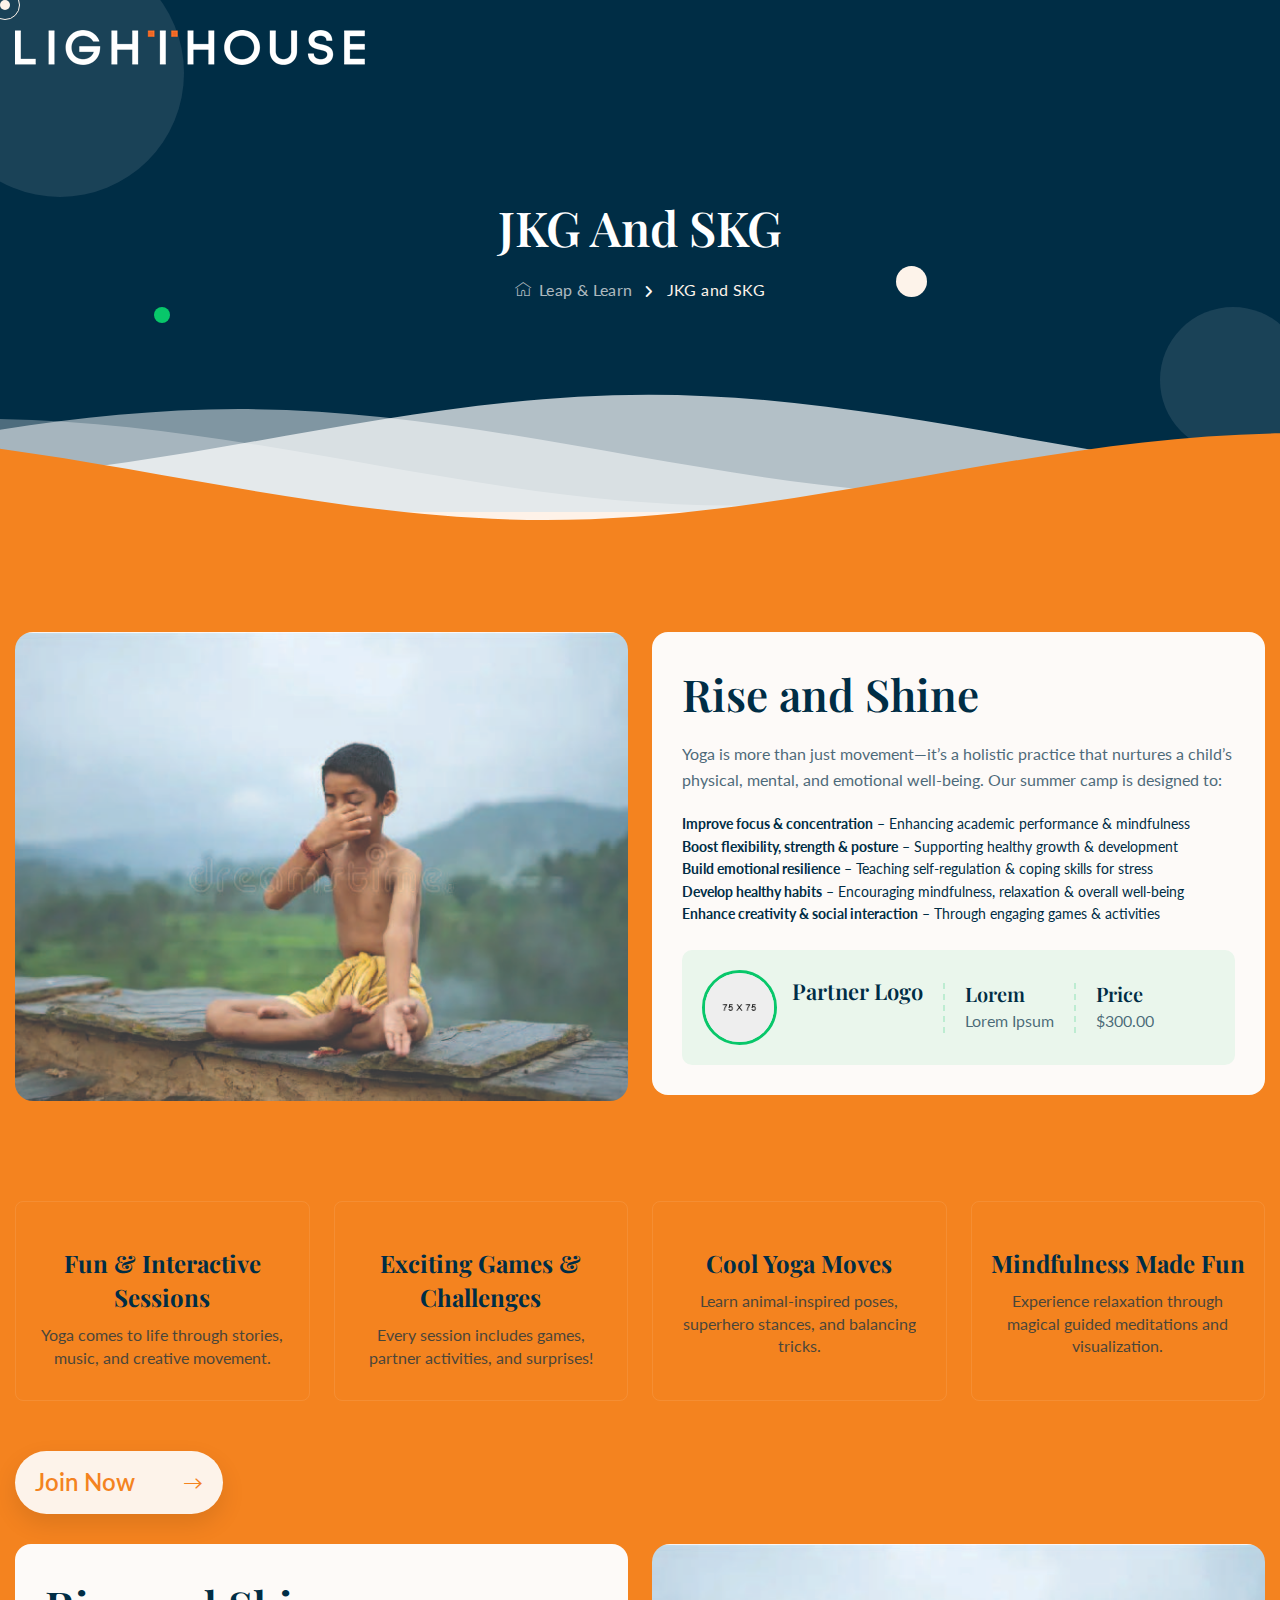
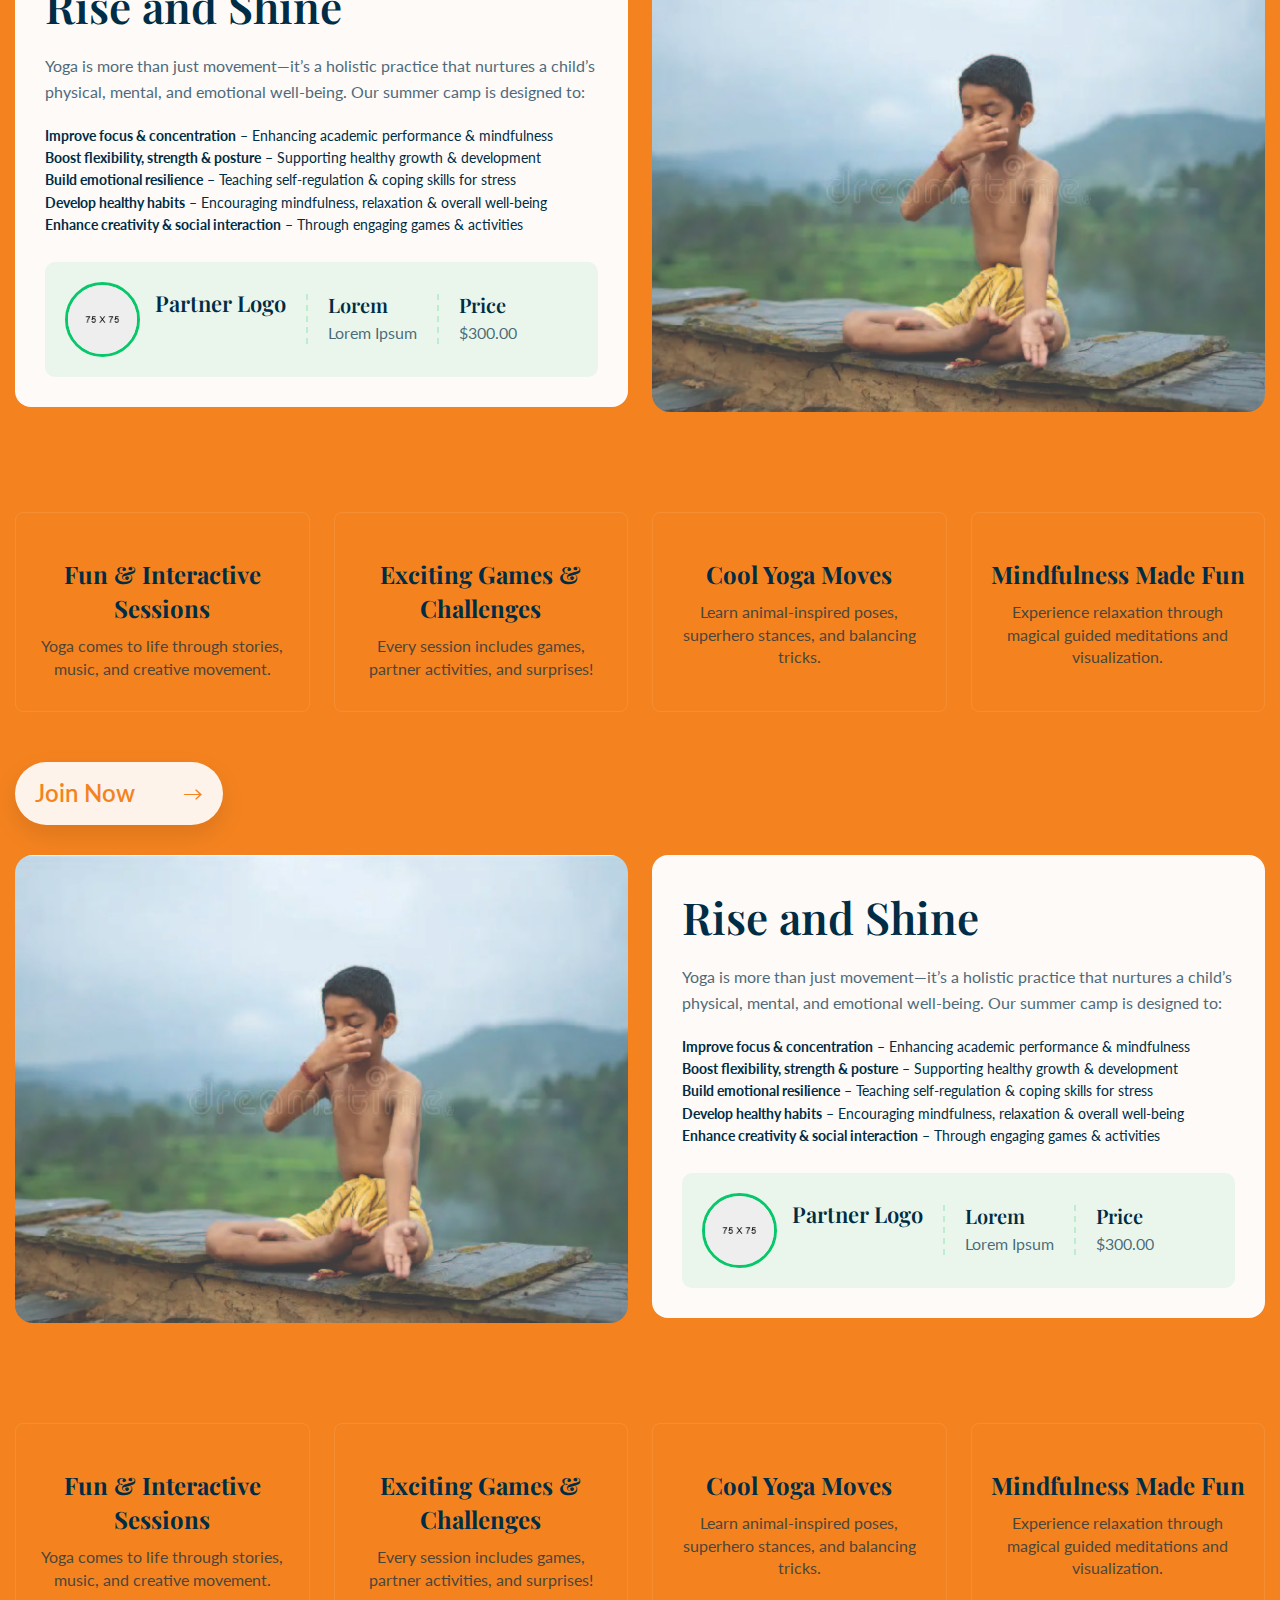
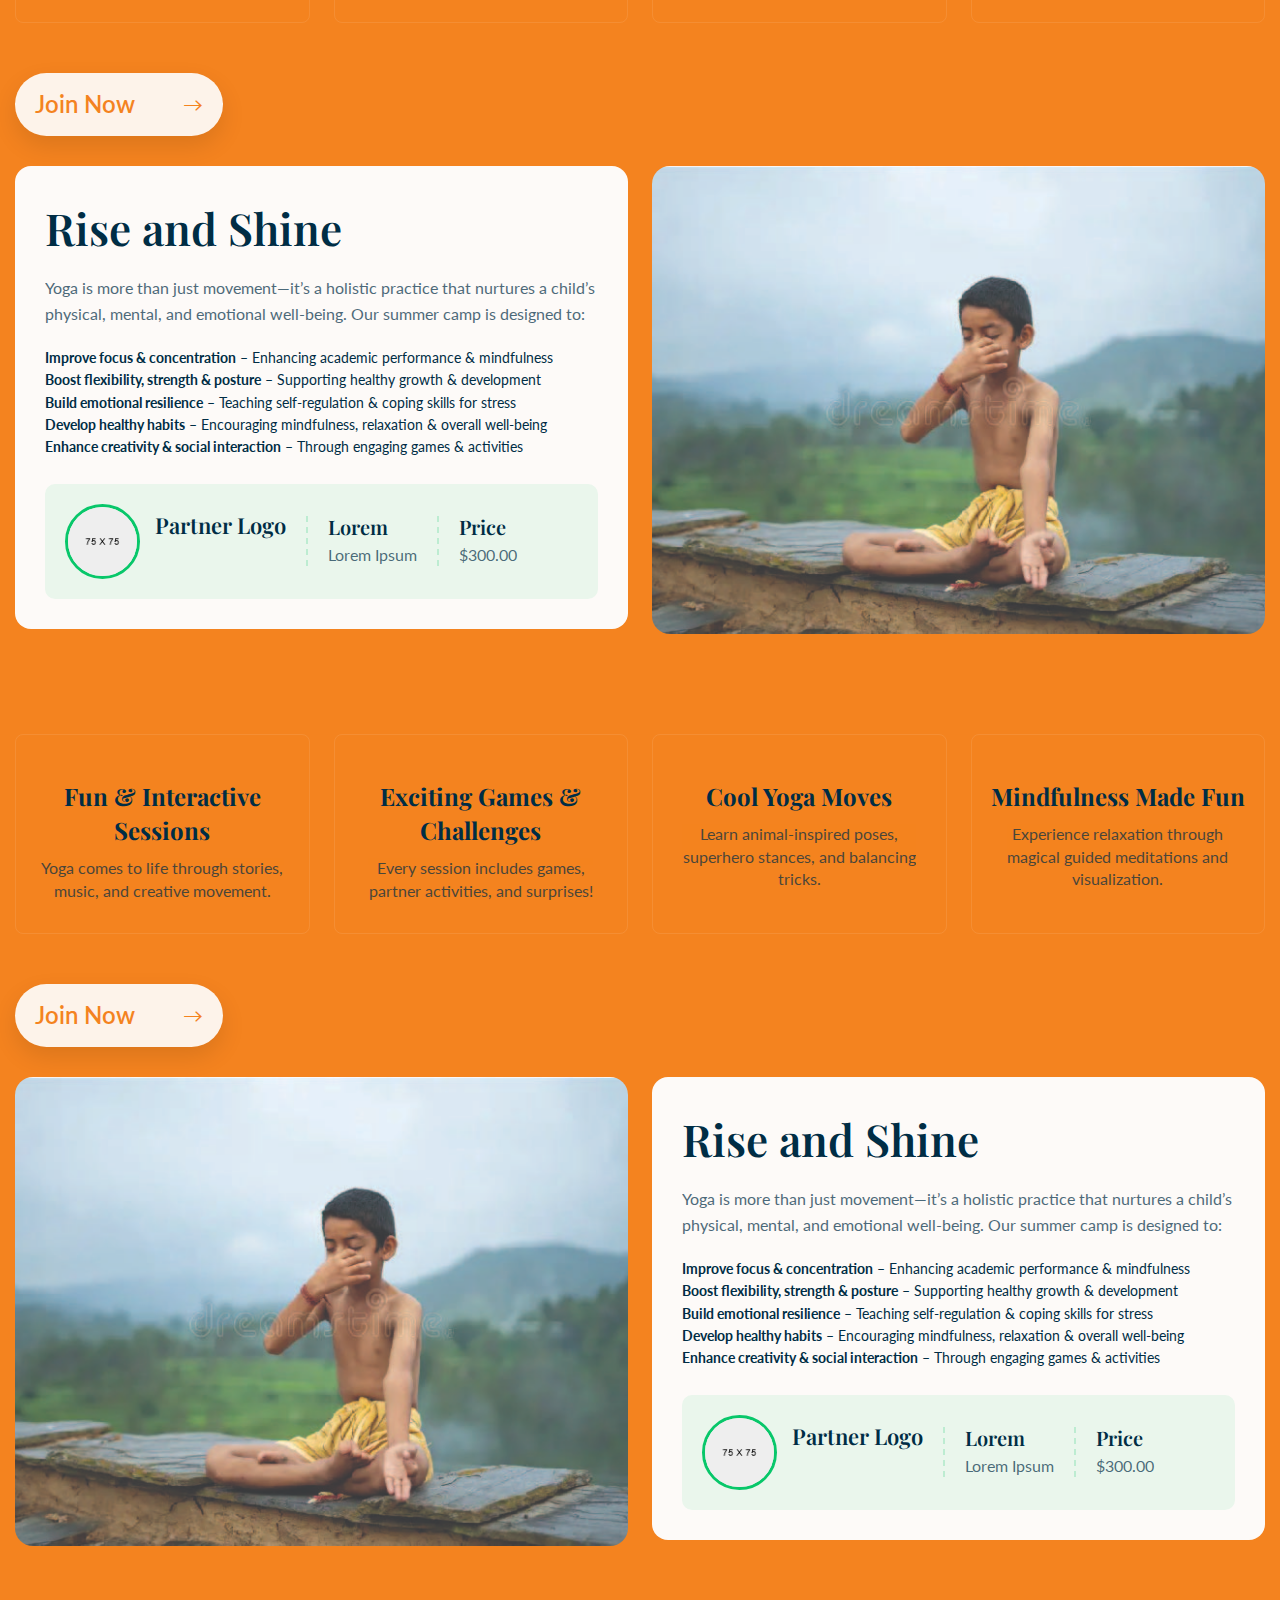
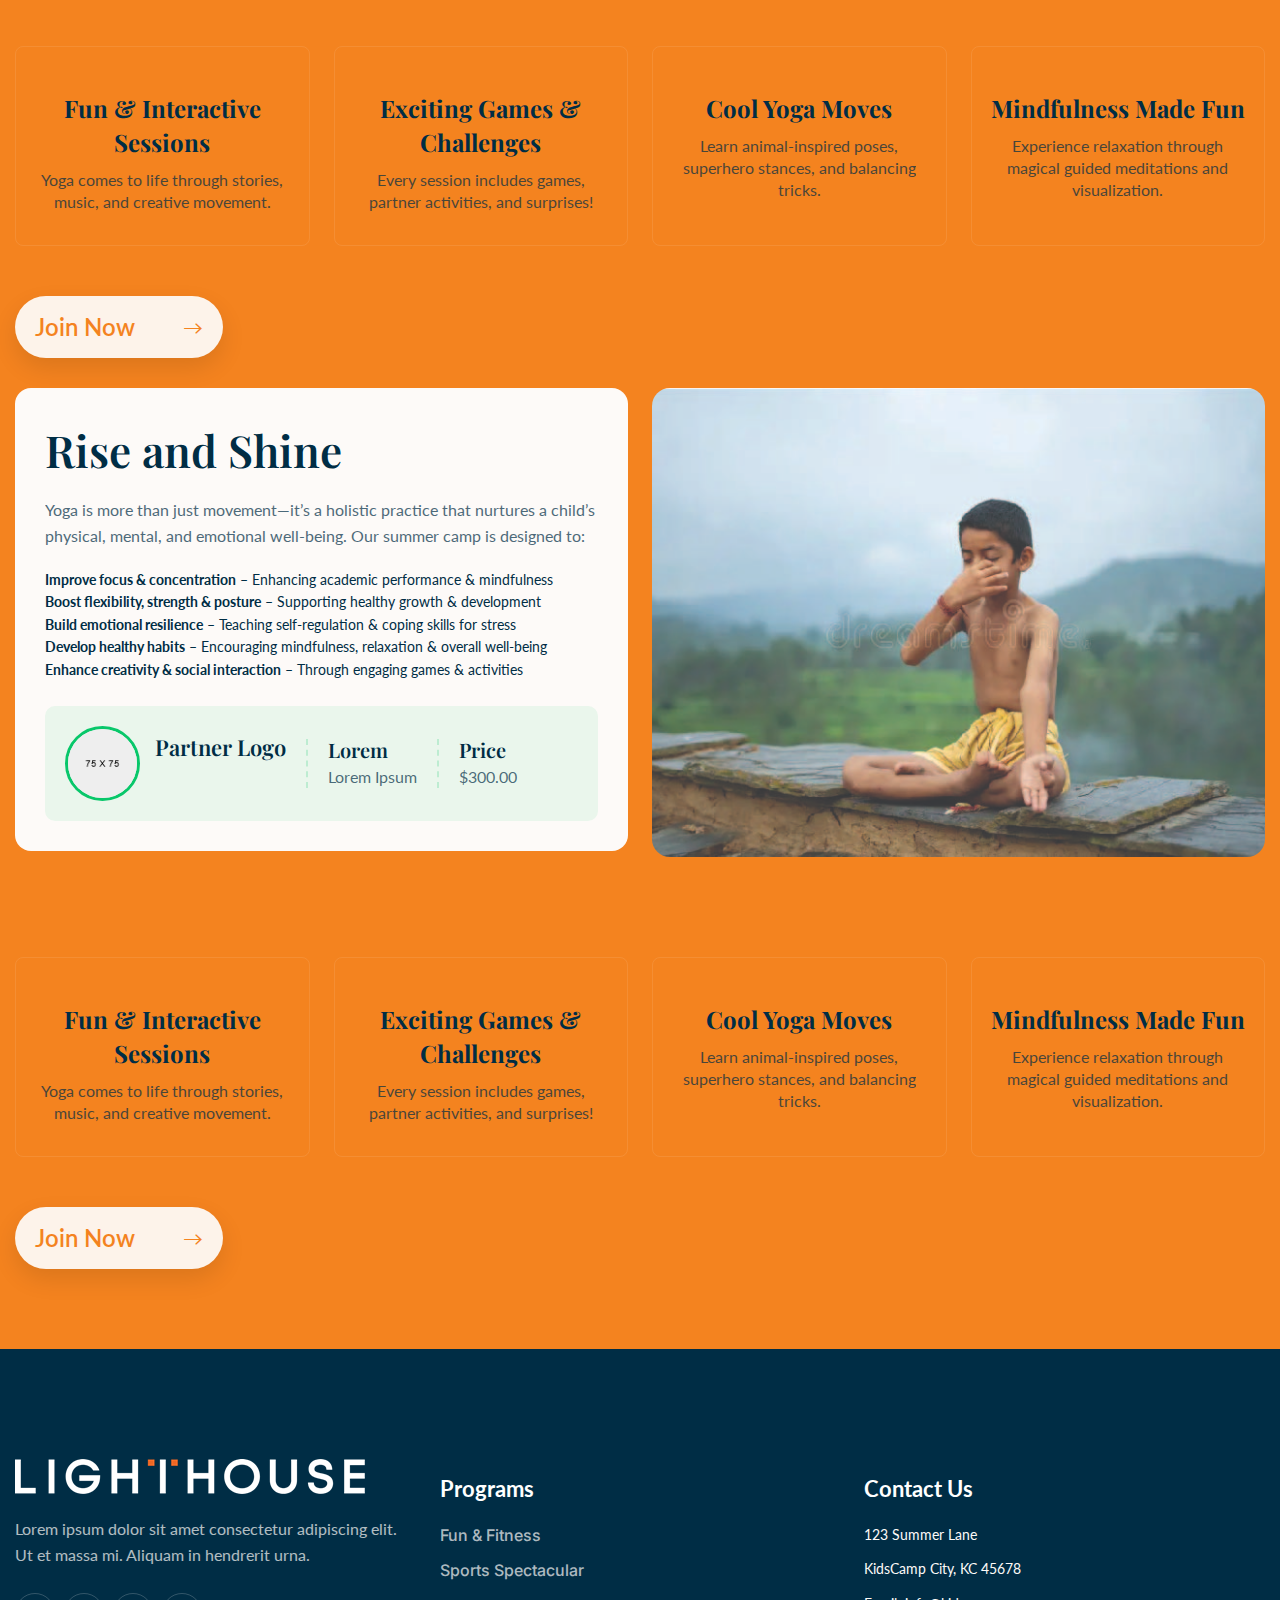
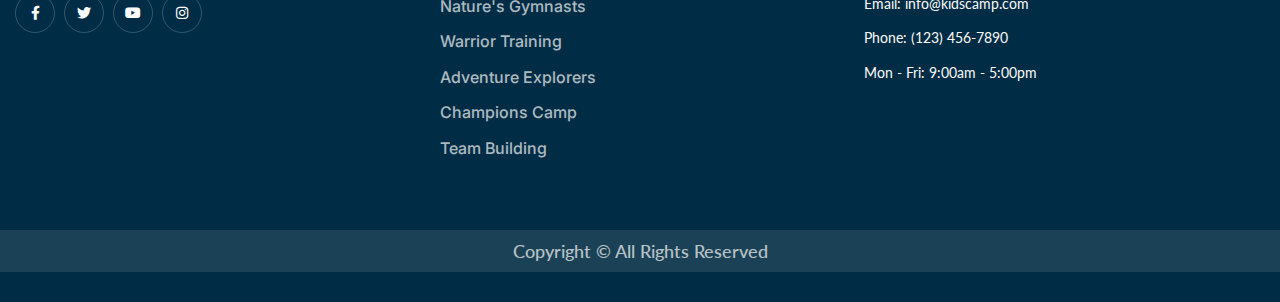
==== Grade1&2.html @ 987710d0 "New page" ====
<!DOCTYPE html>
<html>
<head>
<meta charset="utf-8">
<title>Kidscamp Business HTML-5 Template | Program Detail</title>
<!-- Stylesheets -->
<link href="assets/css/bootstrap.css" rel="stylesheet">
<link href="assets/css/style.css" rel="stylesheet">
<link href="assets/css/meanmenu.min.css" rel="stylesheet">
<link href="assets/css/responsive.css" rel="stylesheet">

<link href="https://fonts.googleapis.com/css2?family=Inter:wght@100..900&display=swap" rel="stylesheet">
<link href="https://fonts.googleapis.com/css2?family=Playfair+Display:ital,wght@0,400..900;1,400..900&display=swap" rel="stylesheet">
<link href="https://fonts.googleapis.com/css2?family=Lato:ital,wght@0,100;0,300;0,400;0,700;0,900;1,100;1,300;1,400;1,700;1,900&display=swap" rel="stylesheet">

<link rel="shortcut icon" href="assets/images/favicon.png" type="image/x-icon">
<link rel="icon" href="assets/images/favicon.png" type="image/x-icon">

<!-- Responsive -->
<meta http-equiv="X-UA-Compatible" content="IE=edge">
<meta name="viewport" content="width=device-width, initial-scale=1.0, maximum-scale=1.0, user-scalable=0">

<!--[if lt IE 9]><script src="https://cdnjs.cloudflare.com/ajax/libs/html5shiv/3.7.3/html5shiv.js"></script><![endif]-->
<!--[if lt IE 9]><script src="js/respond.js"></script><![endif]-->
</head>

<body>

<div class="page-wrapper">
	
	<!-- Cursor -->
	<div class="cursor"></div>
	<div class="cursor-follower"></div>
	<!-- Cursor End -->
 	
	<!-- Preloader -->
    <div class="preloader"></div>
	<!-- End Preloader -->
	
	<!-- Main Header -->
	<header class="main-header header-style-one">
		
		<!-- Header Lower -->
		<div class="header-lower">
			<div class="auto-container">
				<div class="inner-container">
					<div class="d-flex justify-content-between align-items-center flex-wrap">
						
						<div class="nav-outer d-flex align-items-center flex-wrap">
							<!-- Logo Box -->
							<div class="logo-box">
								<div class="logo"><a href="index.html"><img src="assets/images/logo.png" alt="" title="kidscamp"></a></div>
							</div>
							<!-- Main Menu -->
							<nav class="main-menu navbar-expand-md">
								<div class="navbar-header">
									<!-- Toggle Button -->    	
									<button class="navbar-toggler" type="button" data-toggle="collapse" data-target="#navbarSupportedContent" aria-controls="navbarSupportedContent" aria-expanded="false" aria-label="Toggle navigation">
										<span class="icon-bar"></span>
										<span class="icon-bar"></span>
										<span class="icon-bar"></span>
									</button>
								</div>
								
								
							</nav>
						</div>

						<!-- Main Menu End-->
						
						
					</div>
				</div>
			</div>
		</div>
		<!--End Header Lower-->
		
		<!-- Mobile Menu  -->
		<div class="mobile-menu">
			<div class="menu-backdrop"></div>
			<div class="close-btn"><span class="icon flaticon-close"></span></div>
			
			<nav class="menu-box">
				<div class="nav-logo"><a href="index.html"><img src="assets/images/mobile-logo.png" alt="" title=""></a></div>
				<div class="menu-outer"><!--Here Menu Will Come Automatically Via Javascript / Same Menu as in Header--></div>
			</nav>
		</div>
		<!-- End Mobile Menu -->
	
	</header>
	<!-- End Main Header -->
	
	<!-- About Sidebar -->

	<!-- End About Sidebar -->
	
	<!-- Page Title -->
    <section class="page-title">
		<div class="color-one"></div>
		<div class="color-two"></div>
		<div class="color-three"></div>
		<div class="color-four"></div>
        <div class="auto-container">
			<h2>JKG and SKG</h2>
			<ul class="bread-crumb clearfix">
				<li><a href="index.html"><i class="flaticon-home"></i> Leap & Learn</a></li>
				<li>JKG and SKG</li>
			</ul>
        </div>
		<!--Waves Container-->
        <div>
          <svg class="waves" xmlns="http://www.w3.org/2000/svg" xmlns:xlink="http://www.w3.org/1999/xlink"
          viewBox="0 24 150 28" preserveAspectRatio="none" shape-rendering="auto">
          <defs>
          <path id="gentle-wave" d="M-160 44c30 0 58-18 88-18s 58 18 88 18 58-18 88-18 58 18 88 18 v44h-352z" />
          </defs>
          <g class="parallaxx">
          <use xlink:href="#gentle-wave" x="148" y="0" fill="rgba(255,255,255,0.7" />
          <use xlink:href="#gentle-wave" x="100" y="3" fill="rgba(255,255,255,0.5)" />
          <use xlink:href="#gentle-wave" x="70" y="5" fill="rgba(255,255,255,0.3)" />
          <use xlink:href="#gentle-wave" x="48"y="8" fill="rgba(244,131,31)" />
          </g>
          </svg>
        </div>
        <!--Waves end-->
    </section>
    <!-- End Page Title -->
	
	<!-- Program Detail -->
	<section class="program-detail">
		<div class="auto-container">
			
			<!-- Program Block Four -->
			<div class="program-block_four">
				<div class="program-block_four-inner">
					<div class="row clearfix">
						
						<!-- Image Column -->
						<div class="program-block_four-image_column col-lg-6 col-md-12 col-sm-12">
							<div class="program-block_four-image_outer">
								<div class="program-block_four-image">
									<img src="assets/images/yoga-place-01.jpg" alt= ""/>
								</div>
							</div>
						</div>
						
						<!-- Content Column -->
						<div class="program-block_four-content-column col-lg-6 col-md-12 col-sm-12">
							<div class="program-block_four-content-outer">
								<h2 class="program-block_four-title">Rise and Shine</h2>
								<p>Yoga is more than just movement—it’s a holistic practice that nurtures a child’s physical, mental, and emotional well-being. Our summer camp is designed to:</p>
								<p><ul>
									<li><b>Improve focus & concentration</b> – Enhancing academic performance & mindfulness</li>
									<li><b>Boost flexibility, strength & posture</b> – Supporting healthy growth & development</li>
									<li><b>Build emotional resilience</b> – Teaching self-regulation & coping skills for stress</li>
									<li><b>Develop healthy habits</b> – Encouraging mindfulness, relaxation & overall well-being</li>
									<li><b>Enhance creativity & social interaction</b> – Through engaging games & activities</li>	
								</ul></p>
								<div class="price-box">
									<div class="d-flex align-items-center flex-wrap">
										<!-- Price Author Box -->
										<div class="price-author_box">
											<div class="price-author_box-inner">
												<div class="price-author_box-image">
													<img src="assets/images/resource/author-15.png" alt="" />
												</div>
												<strong>Partner Logo</strong>
												
											</div>
										</div>
										
										<ul class="price-box_list">
											<li><strong>Lorem</strong>Lorem Ipsum</li>
											<li><strong>Price</strong>$300.00</li>
										</ul>
										
									</div>
								</div>
							</div>
						</div>
						
					</div>
				</div>
			</div>
			<!-- End Program Block Four -->
			
			<!-- Program Info -->
			<div class="program-infos">
				<div class="row clearfix">
					
					<!-- Info Block One -->
					<div class="info-block_one col-lg-3 col-md-6 col-sm-6">
						<div class="info-block_one-inner" style="min-height: 200px;">
							<h4 class="info-block_one-title">Fun & Interactive Sessions</h4>
							<div class="info-block_one-text">Yoga comes to life through stories, music, and creative movement.</div>
						</div>
					</div>
					
					<!-- Info Block One -->
					<div class="info-block_one col-lg-3 col-md-6 col-sm-6">
						<div class="info-block_one-inner" style="min-height: 200px;">
							<h4 class="info-block_one-title">Exciting Games & Challenges </h4>
							<div class="info-block_one-text">Every session includes games, partner activities, and surprises!</div>
						</div>
					</div>
					
					<!-- Info Block One -->
					<div class="info-block_one col-lg-3 col-md-6 col-sm-6">
						<div class="info-block_one-inner" style="min-height: 200px;">
							<h4 class="info-block_one-title">Cool Yoga Moves</h4>
							<div class="info-block_one-text">Learn animal-inspired poses, superhero stances, and balancing tricks.</div>
						</div>
					</div>
					
					<!-- Info Block One -->
					<div class="info-block_one col-lg-3 col-md-6 col-sm-6">
						<div class="info-block_one-inner" style="min-height: 200px;">
							<h4 class="info-block_one-title">Mindfulness Made Fun </h4>
							<div class="info-block_one-text">Experience relaxation through magical guided meditations and visualization.</div>
						</div>
					</div>
					
				</div>
			</div>
			<div class="program-block_one col-lg-2 col-md-6 col-sm-12">
				<a href="#" style="text-decoration: none;">
					<div class="program-block_one-inner d-flex justify-content-between align-items-center"
						style="padding: 20px; background: var(--main-color); border-radius: 50px; box-shadow: 0 10px 25px rgba(0,0,0,0.1); transition: all 0.3s ease;">
						<span style="color: var(--color-five); font-size: 24px; font-weight: 600;">Join Now</span>
						<span style="color: var(--color-five); font-size: 20px;">→</span>
					</div>
				</a>
			</div>
			<!-- End Program Info -->
			<div class="program-block_four">
				<div class="program-block_four-inner">
					<div class="row clearfix">
						
						<!-- Image Column -->
						
						
						<!-- Content Column -->
						<div class="program-block_four-content-column col-lg-6 col-md-12 col-sm-12">
							<div class="program-block_four-content-outer">
								<h2 class="program-block_four-title">Rise and Shine</h2>
								<p>Yoga is more than just movement—it’s a holistic practice that nurtures a child’s physical, mental, and emotional well-being. Our summer camp is designed to:</p>
								<p><ul>
									<li><b>Improve focus & concentration</b> – Enhancing academic performance & mindfulness</li>
									<li><b>Boost flexibility, strength & posture</b> – Supporting healthy growth & development</li>
									<li><b>Build emotional resilience</b> – Teaching self-regulation & coping skills for stress</li>
									<li><b>Develop healthy habits</b> – Encouraging mindfulness, relaxation & overall well-being</li>
									<li><b>Enhance creativity & social interaction</b> – Through engaging games & activities</li>	
								</ul></p>
								<div class="price-box">
									<div class="d-flex align-items-center flex-wrap">
										<!-- Price Author Box -->
										<div class="price-author_box">
											<div class="price-author_box-inner">
												<div class="price-author_box-image">
													<img src="assets/images/resource/author-15.png" alt="" />
												</div>
												<strong>Partner Logo</strong>
												
											</div>
										</div>
										
										<ul class="price-box_list">
											<li><strong>Lorem</strong>Lorem Ipsum</li>
											<li><strong>Price</strong>$300.00</li>
										</ul>
										
									</div>
								</div>
							</div>
						</div>

						<div class="program-block_four-image_column col-lg-6 col-md-12 col-sm-12">
							<div class="program-block_four-image_outer">
								<div class="program-block_four-image">
									<img src="assets/images/yoga-place-01.jpg" alt= ""/>
								</div>
							</div>
						</div>
						
					</div>
				</div>
			</div>
			<!-- End Program Block Four -->
			
			<!-- Program Info -->
			<div class="program-infos">
				<div class="row clearfix">
					
					<!-- Info Block One -->
					<div class="info-block_one col-lg-3 col-md-6 col-sm-6">
						<div class="info-block_one-inner" style="min-height: 200px;">
							<h4 class="info-block_one-title">Fun & Interactive Sessions</h4>
							<div class="info-block_one-text">Yoga comes to life through stories, music, and creative movement.</div>
						</div>
					</div>
					
					<!-- Info Block One -->
					<div class="info-block_one col-lg-3 col-md-6 col-sm-6">
						<div class="info-block_one-inner" style="min-height: 200px;">
							<h4 class="info-block_one-title">Exciting Games & Challenges </h4>
							<div class="info-block_one-text">Every session includes games, partner activities, and surprises!</div>
						</div>
					</div>
					
					<!-- Info Block One -->
					<div class="info-block_one col-lg-3 col-md-6 col-sm-6">
						<div class="info-block_one-inner" style="min-height: 200px;">
							<h4 class="info-block_one-title">Cool Yoga Moves</h4>
							<div class="info-block_one-text">Learn animal-inspired poses, superhero stances, and balancing tricks.</div>
						</div>
					</div>
					
					<!-- Info Block One -->
					<div class="info-block_one col-lg-3 col-md-6 col-sm-6">
						<div class="info-block_one-inner" style="min-height: 200px;">
							<h4 class="info-block_one-title">Mindfulness Made Fun </h4>
							<div class="info-block_one-text">Experience relaxation through magical guided meditations and visualization.</div>
						</div>
					</div>
					
				</div>
			</div>
			<div class="program-block_one col-lg-2 col-md-6 col-sm-12">
				<a href="#" style="text-decoration: none;">
					<div class="program-block_one-inner d-flex justify-content-between align-items-center"
						style="padding: 20px; background: var(--main-color); border-radius: 50px; box-shadow: 0 10px 25px rgba(0,0,0,0.1); transition: all 0.3s ease;">
						<span style="color: var(--color-five); font-size: 24px; font-weight: 600;">Join Now</span>
						<span style="color: var(--color-five); font-size: 20px;">→</span>
					</div>
				</a>
			</div>

			<div class="program-block_four">
				<div class="program-block_four-inner">
					<div class="row clearfix">
						
						<!-- Image Column -->
						<div class="program-block_four-image_column col-lg-6 col-md-12 col-sm-12">
							<div class="program-block_four-image_outer">
								<div class="program-block_four-image">
									<img src="assets/images/yoga-place-01.jpg" alt= ""/>
								</div>
							</div>
						</div>
						
						<!-- Content Column -->
						<div class="program-block_four-content-column col-lg-6 col-md-12 col-sm-12">
							<div class="program-block_four-content-outer">
								<h2 class="program-block_four-title">Rise and Shine</h2>
								<p>Yoga is more than just movement—it’s a holistic practice that nurtures a child’s physical, mental, and emotional well-being. Our summer camp is designed to:</p>
								<p><ul>
									<li><b>Improve focus & concentration</b> – Enhancing academic performance & mindfulness</li>
									<li><b>Boost flexibility, strength & posture</b> – Supporting healthy growth & development</li>
									<li><b>Build emotional resilience</b> – Teaching self-regulation & coping skills for stress</li>
									<li><b>Develop healthy habits</b> – Encouraging mindfulness, relaxation & overall well-being</li>
									<li><b>Enhance creativity & social interaction</b> – Through engaging games & activities</li>	
								</ul></p>
								<div class="price-box">
									<div class="d-flex align-items-center flex-wrap">
										<!-- Price Author Box -->
										<div class="price-author_box">
											<div class="price-author_box-inner">
												<div class="price-author_box-image">
													<img src="assets/images/resource/author-15.png" alt="" />
												</div>
												<strong>Partner Logo</strong>
												
											</div>
										</div>
										
										<ul class="price-box_list">
											<li><strong>Lorem</strong>Lorem Ipsum</li>
											<li><strong>Price</strong>$300.00</li>
										</ul>
										
									</div>
								</div>
							</div>
						</div>
						
					</div>
				</div>
			</div>
			<!-- End Program Block Four -->
			
			<!-- Program Info -->
			<div class="program-infos">
				<div class="row clearfix">
					
					<!-- Info Block One -->
					<div class="info-block_one col-lg-3 col-md-6 col-sm-6">
						<div class="info-block_one-inner" style="min-height: 200px;">
							<h4 class="info-block_one-title">Fun & Interactive Sessions</h4>
							<div class="info-block_one-text">Yoga comes to life through stories, music, and creative movement.</div>
						</div>
					</div>
					
					<!-- Info Block One -->
					<div class="info-block_one col-lg-3 col-md-6 col-sm-6">
						<div class="info-block_one-inner" style="min-height: 200px;">
							<h4 class="info-block_one-title">Exciting Games & Challenges </h4>
							<div class="info-block_one-text">Every session includes games, partner activities, and surprises!</div>
						</div>
					</div>
					
					<!-- Info Block One -->
					<div class="info-block_one col-lg-3 col-md-6 col-sm-6">
						<div class="info-block_one-inner" style="min-height: 200px;">
							<h4 class="info-block_one-title">Cool Yoga Moves</h4>
							<div class="info-block_one-text">Learn animal-inspired poses, superhero stances, and balancing tricks.</div>
						</div>
					</div>
					
					<!-- Info Block One -->
					<div class="info-block_one col-lg-3 col-md-6 col-sm-6">
						<div class="info-block_one-inner" style="min-height: 200px;">
							<h4 class="info-block_one-title">Mindfulness Made Fun </h4>
							<div class="info-block_one-text">Experience relaxation through magical guided meditations and visualization.</div>
						</div>
					</div>
					
				</div>
			</div>
			<div class="program-block_one col-lg-2 col-md-6 col-sm-12">
				<a href="#" style="text-decoration: none;">
					<div class="program-block_one-inner d-flex justify-content-between align-items-center"
						style="padding: 20px; background: var(--main-color); border-radius: 50px; box-shadow: 0 10px 25px rgba(0,0,0,0.1); transition: all 0.3s ease;">
						<span style="color: var(--color-five); font-size: 24px; font-weight: 600;">Join Now</span>
						<span style="color: var(--color-five); font-size: 20px;">→</span>
					</div>
				</a>
			</div>

			<div class="program-block_four">
				<div class="program-block_four-inner">
					<div class="row clearfix">
						
						<!-- Image Column -->
						
						
						<!-- Content Column -->
						<div class="program-block_four-content-column col-lg-6 col-md-12 col-sm-12">
							<div class="program-block_four-content-outer">
								<h2 class="program-block_four-title">Rise and Shine</h2>
								<p>Yoga is more than just movement—it’s a holistic practice that nurtures a child’s physical, mental, and emotional well-being. Our summer camp is designed to:</p>
								<p><ul>
									<li><b>Improve focus & concentration</b> – Enhancing academic performance & mindfulness</li>
									<li><b>Boost flexibility, strength & posture</b> – Supporting healthy growth & development</li>
									<li><b>Build emotional resilience</b> – Teaching self-regulation & coping skills for stress</li>
									<li><b>Develop healthy habits</b> – Encouraging mindfulness, relaxation & overall well-being</li>
									<li><b>Enhance creativity & social interaction</b> – Through engaging games & activities</li>	
								</ul></p>
								<div class="price-box">
									<div class="d-flex align-items-center flex-wrap">
										<!-- Price Author Box -->
										<div class="price-author_box">
											<div class="price-author_box-inner">
												<div class="price-author_box-image">
													<img src="assets/images/resource/author-15.png" alt="" />
												</div>
												<strong>Partner Logo</strong>
												
											</div>
										</div>
										
										<ul class="price-box_list">
											<li><strong>Lorem</strong>Lorem Ipsum</li>
											<li><strong>Price</strong>$300.00</li>
										</ul>
										
									</div>
								</div>
							</div>
						</div>

						<div class="program-block_four-image_column col-lg-6 col-md-12 col-sm-12">
							<div class="program-block_four-image_outer">
								<div class="program-block_four-image">
									<img src="assets/images/yoga-place-01.jpg" alt= ""/>
								</div>
							</div>
						</div>
						
					</div>
				</div>
			</div>
			<!-- End Program Block Four -->
			
			<!-- Program Info -->
			<div class="program-infos">
				<div class="row clearfix">
					
					<!-- Info Block One -->
					<div class="info-block_one col-lg-3 col-md-6 col-sm-6">
						<div class="info-block_one-inner" style="min-height: 200px;">
							<h4 class="info-block_one-title">Fun & Interactive Sessions</h4>
							<div class="info-block_one-text">Yoga comes to life through stories, music, and creative movement.</div>
						</div>
					</div>
					
					<!-- Info Block One -->
					<div class="info-block_one col-lg-3 col-md-6 col-sm-6">
						<div class="info-block_one-inner" style="min-height: 200px;">
							<h4 class="info-block_one-title">Exciting Games & Challenges </h4>
							<div class="info-block_one-text">Every session includes games, partner activities, and surprises!</div>
						</div>
					</div>
					
					<!-- Info Block One -->
					<div class="info-block_one col-lg-3 col-md-6 col-sm-6">
						<div class="info-block_one-inner" style="min-height: 200px;">
							<h4 class="info-block_one-title">Cool Yoga Moves</h4>
							<div class="info-block_one-text">Learn animal-inspired poses, superhero stances, and balancing tricks.</div>
						</div>
					</div>
					
					<!-- Info Block One -->
					<div class="info-block_one col-lg-3 col-md-6 col-sm-6">
						<div class="info-block_one-inner" style="min-height: 200px;">
							<h4 class="info-block_one-title">Mindfulness Made Fun </h4>
							<div class="info-block_one-text">Experience relaxation through magical guided meditations and visualization.</div>
						</div>
					</div>
					
				</div>
			</div>
			<div class="program-block_one col-lg-2 col-md-6 col-sm-12">
				<a href="#" style="text-decoration: none;">
					<div class="program-block_one-inner d-flex justify-content-between align-items-center"
						style="padding: 20px; background: var(--main-color); border-radius: 50px; box-shadow: 0 10px 25px rgba(0,0,0,0.1); transition: all 0.3s ease;">
						<span style="color: var(--color-five); font-size: 24px; font-weight: 600;">Join Now</span>
						<span style="color: var(--color-five); font-size: 20px;">→</span>
					</div>
				</a>
			</div>

			<div class="program-block_four">
				<div class="program-block_four-inner">
					<div class="row clearfix">
						
						<!-- Image Column -->
						<div class="program-block_four-image_column col-lg-6 col-md-12 col-sm-12">
							<div class="program-block_four-image_outer">
								<div class="program-block_four-image">
									<img src="assets/images/yoga-place-01.jpg" alt= ""/>
								</div>
							</div>
						</div>
						
						<!-- Content Column -->
						<div class="program-block_four-content-column col-lg-6 col-md-12 col-sm-12">
							<div class="program-block_four-content-outer">
								<h2 class="program-block_four-title">Rise and Shine</h2>
								<p>Yoga is more than just movement—it’s a holistic practice that nurtures a child’s physical, mental, and emotional well-being. Our summer camp is designed to:</p>
								<p><ul>
									<li><b>Improve focus & concentration</b> – Enhancing academic performance & mindfulness</li>
									<li><b>Boost flexibility, strength & posture</b> – Supporting healthy growth & development</li>
									<li><b>Build emotional resilience</b> – Teaching self-regulation & coping skills for stress</li>
									<li><b>Develop healthy habits</b> – Encouraging mindfulness, relaxation & overall well-being</li>
									<li><b>Enhance creativity & social interaction</b> – Through engaging games & activities</li>	
								</ul></p>
								<div class="price-box">
									<div class="d-flex align-items-center flex-wrap">
										<!-- Price Author Box -->
										<div class="price-author_box">
											<div class="price-author_box-inner">
												<div class="price-author_box-image">
													<img src="assets/images/resource/author-15.png" alt="" />
												</div>
												<strong>Partner Logo</strong>
												
											</div>
										</div>
										
										<ul class="price-box_list">
											<li><strong>Lorem</strong>Lorem Ipsum</li>
											<li><strong>Price</strong>$300.00</li>
										</ul>
										
									</div>
								</div>
							</div>
						</div>
						
					</div>
				</div>
			</div>
			<!-- End Program Block Four -->
			
			<!-- Program Info -->
			<div class="program-infos">
				<div class="row clearfix">
					
					<!-- Info Block One -->
					<div class="info-block_one col-lg-3 col-md-6 col-sm-6">
						<div class="info-block_one-inner" style="min-height: 200px;">
							<h4 class="info-block_one-title">Fun & Interactive Sessions</h4>
							<div class="info-block_one-text">Yoga comes to life through stories, music, and creative movement.</div>
						</div>
					</div>
					
					<!-- Info Block One -->
					<div class="info-block_one col-lg-3 col-md-6 col-sm-6">
						<div class="info-block_one-inner" style="min-height: 200px;">
							<h4 class="info-block_one-title">Exciting Games & Challenges </h4>
							<div class="info-block_one-text">Every session includes games, partner activities, and surprises!</div>
						</div>
					</div>
					
					<!-- Info Block One -->
					<div class="info-block_one col-lg-3 col-md-6 col-sm-6">
						<div class="info-block_one-inner" style="min-height: 200px;">
							<h4 class="info-block_one-title">Cool Yoga Moves</h4>
							<div class="info-block_one-text">Learn animal-inspired poses, superhero stances, and balancing tricks.</div>
						</div>
					</div>
					
					<!-- Info Block One -->
					<div class="info-block_one col-lg-3 col-md-6 col-sm-6">
						<div class="info-block_one-inner" style="min-height: 200px;">
							<h4 class="info-block_one-title">Mindfulness Made Fun </h4>
							<div class="info-block_one-text">Experience relaxation through magical guided meditations and visualization.</div>
						</div>
					</div>
					
				</div>
			</div>
			<div class="program-block_one col-lg-2 col-md-6 col-sm-12">
				<a href="#" style="text-decoration: none;">
					<div class="program-block_one-inner d-flex justify-content-between align-items-center"
						style="padding: 20px; background: var(--main-color); border-radius: 50px; box-shadow: 0 10px 25px rgba(0,0,0,0.1); transition: all 0.3s ease;">
						<span style="color: var(--color-five); font-size: 24px; font-weight: 600;">Join Now</span>
						<span style="color: var(--color-five); font-size: 20px;">→</span>
					</div>
				</a>
			</div>

			<div class="program-block_four">
				<div class="program-block_four-inner">
					<div class="row clearfix">
						
						<!-- Image Column -->
						
						
						<!-- Content Column -->
						<div class="program-block_four-content-column col-lg-6 col-md-12 col-sm-12">
							<div class="program-block_four-content-outer">
								<h2 class="program-block_four-title">Rise and Shine</h2>
								<p>Yoga is more than just movement—it’s a holistic practice that nurtures a child’s physical, mental, and emotional well-being. Our summer camp is designed to:</p>
								<p><ul>
									<li><b>Improve focus & concentration</b> – Enhancing academic performance & mindfulness</li>
									<li><b>Boost flexibility, strength & posture</b> – Supporting healthy growth & development</li>
									<li><b>Build emotional resilience</b> – Teaching self-regulation & coping skills for stress</li>
									<li><b>Develop healthy habits</b> – Encouraging mindfulness, relaxation & overall well-being</li>
									<li><b>Enhance creativity & social interaction</b> – Through engaging games & activities</li>	
								</ul></p>
								<div class="price-box">
									<div class="d-flex align-items-center flex-wrap">
										<!-- Price Author Box -->
										<div class="price-author_box">
											<div class="price-author_box-inner">
												<div class="price-author_box-image">
													<img src="assets/images/resource/author-15.png" alt="" />
												</div>
												<strong>Partner Logo</strong>
												
											</div>
										</div>
										
										<ul class="price-box_list">
											<li><strong>Lorem</strong>Lorem Ipsum</li>
											<li><strong>Price</strong>$300.00</li>
										</ul>
										
									</div>
								</div>
							</div>
						</div>
						<div class="program-block_four-image_column col-lg-6 col-md-12 col-sm-12">
							<div class="program-block_four-image_outer">
								<div class="program-block_four-image">
									<img src="assets/images/yoga-place-01.jpg" alt= ""/>
								</div>
							</div>
						</div>
						
					</div>
				</div>
			</div>
			<!-- End Program Block Four -->
			
			<!-- Program Info -->
			<div class="program-infos">
				<div class="row clearfix">
					
					<!-- Info Block One -->
					<div class="info-block_one col-lg-3 col-md-6 col-sm-6">
						<div class="info-block_one-inner" style="min-height: 200px;">
							<h4 class="info-block_one-title">Fun & Interactive Sessions</h4>
							<div class="info-block_one-text">Yoga comes to life through stories, music, and creative movement.</div>
						</div>
					</div>
					
					<!-- Info Block One -->
					<div class="info-block_one col-lg-3 col-md-6 col-sm-6">
						<div class="info-block_one-inner" style="min-height: 200px;">
							<h4 class="info-block_one-title">Exciting Games & Challenges </h4>
							<div class="info-block_one-text">Every session includes games, partner activities, and surprises!</div>
						</div>
					</div>
					
					<!-- Info Block One -->
					<div class="info-block_one col-lg-3 col-md-6 col-sm-6">
						<div class="info-block_one-inner" style="min-height: 200px;">
							<h4 class="info-block_one-title">Cool Yoga Moves</h4>
							<div class="info-block_one-text">Learn animal-inspired poses, superhero stances, and balancing tricks.</div>
						</div>
					</div>
					
					<!-- Info Block One -->
					<div class="info-block_one col-lg-3 col-md-6 col-sm-6">
						<div class="info-block_one-inner" style="min-height: 200px;">
							<h4 class="info-block_one-title">Mindfulness Made Fun </h4>
							<div class="info-block_one-text">Experience relaxation through magical guided meditations and visualization.</div>
						</div>
					</div>
					
				</div>
			</div>
			<div class="program-block_one col-lg-2 col-md-6 col-sm-12">
				<a href="#" style="text-decoration: none;">
					<div class="program-block_one-inner d-flex justify-content-between align-items-center"
						style="padding: 20px; background: var(--main-color); border-radius: 50px; box-shadow: 0 10px 25px rgba(0,0,0,0.1); transition: all 0.3s ease;">
						<span style="color: var(--color-five); font-size: 24px; font-weight: 600;">Join Now</span>
						<span style="color: var(--color-five); font-size: 20px;">→</span>
					</div>
				</a>
			</div>
			
		</div>
	</section>
	<!-- End Program Detail -->
	
	<!-- Main Footer -->
	<footer class="main-footer" style="padding: 30px 0;"> <!-- Decreased padding -->

		<!-- Widgets Section -->
		<div class="widgets-section">
			<div class="auto-container">
				<div class="row clearfix">
	
					<!-- Column 1: Logo and Socials -->
					<div class="footer_column col-lg-4 col-md-6 col-sm-12">
						<div class="footer-widget">
							<div class="footer-logo">
								<div class="logo">
									<a href="index.html">
										<img src="assets/images/logo.png" height="20px" title="kidscamp">
									</a>
								</div>
							</div>
							<div class="footer-text">Lorem ipsum dolor sit amet consectetur adipiscing elit. Ut et massa mi. Aliquam in hendrerit urna.</div>
							<div class="footer_socials">
								<a href="https://facebook.com/"><i class="fa-brands fa-facebook-f"></i></a>
								<a href="https://twitter.com/"><i class="fa-brands fa-twitter"></i></a>
								<a href="https://youtube.com/"><i class="fa-brands fa-youtube"></i></a>
								<a href="https://instagram.com/"><i class="fa-brands fa-instagram"></i></a>
							</div>
						</div>
					</div>
	
					<!-- Column 2: Programs -->
					<div class="footer_column col-lg-4 col-md-6 col-sm-12" style="margin-left: 0px;">
						<div class="footer-widget links-widget">
							<h5 class="footer-title">Programs</h5>
							<ul class="footer-list">
								<li><a href="#">Fun & Fitness</a></li>
								<li><a href="#">Sports Spectacular</a></li>
								<li><a href="#">Nature's Gymnasts</a></li>
								<li><a href="#">Warrior Training</a></li>
								<li><a href="#">Adventure Explorers</a></li>
								<li><a href="#">Champions Camp</a></li>
								<li><a href="#">Team Building</a></li>
							</ul>
						</div>
					</div>
	
					<!-- Column 3: Address -->
					<div class="footer_column col-lg-4 col-md-6 col-sm-12">
						<div class="footer-widget">
							<h5 class="footer-title">Contact Us</h5>
							<ul class="footer-list" style="color: #fdfaf8;">
								<li>123 Summer Lane</li>
								<li>KidsCamp City, KC 45678</li>
								<li>Email: info@kidscamp.com</li>
								<li>Phone: (123) 456-7890</li>
								<li>Mon - Fri: 9:00am - 5:00pm</li>
							</ul>
						</div>
					</div>
	
				</div>
			</div>
		</div>
	
		<!-- Footer Bottom -->
		<div class="footer-bottom" style="padding: 10px 0;">
			<div class="auto-container">
				<div class="row clearfix">
					<div class="column col-lg-12 col-md-12 col-sm-12 text-center">
						<div class="copyright">Copyright &copy; All Rights Reserved</div>
					</div>
				</div>
			</div>
		</div>
	
	</footer>
	<!-- End Main Footer -->
	
	<!-- Search Popup -->
	<div class="search-popup">
		<div class="color-layer"></div>
		<button class="close-search"><span class="flaticon-close"></span></button>
		<form method="post" action="blog.html">
			<div class="form-group">
				<input type="search" name="search-field" value="" placeholder="Search Here" required="">
				<button class="fa fa-solid fa-magnifying-glass fa-fw" type="submit"></button>
			</div>
		</form>
	</div>
	<!-- End Search Popup -->
	
</div>
<!-- End PageWrapper -->

<div class="progress-wrap">
	<svg class="progress-circle svg-content" width="100%" height="100%" viewBox="-1 -1 102 102">
		<path d="M50,1 a49,49 0 0,1 0,98 a49,49 0 0,1 0,-98"/>
	</svg>
</div>

<script src="assets/js/jquery.js"></script>
<script src="assets/js/popper.min.js"></script>
<script src="assets/js/bootstrap.min.js"></script>
<script src="assets/js/appear.js"></script>
<script src="assets/js/parallax.min.js"></script>
<script src="assets/js/tilt.jquery.min.js"></script>
<script src="assets/js/jquery.paroller.min.js"></script>
<script src="assets/js/wow.js"></script>
<script src="assets/js/swiper.min.js"></script>
<script src="assets/js/backtotop.js"></script>
<script src="assets/js/odometer.js"></script>
<script src="assets/js/parallax-scroll.js"></script>

<script src="assets/js/gsap.min.js"></script>
<script src="assets/js/SplitText.min.js"></script>
<script src="assets/js/ScrollTrigger.min.js"></script>
<script src="assets/js/ScrollToPlugin.min.js"></script>
<script src="assets/js/ScrollSmoother.min.js"></script>

<script src="assets/js/magnific-popup.min.js"></script>
<script src="assets/js/nav-tool.js"></script>
<script src="assets/js/jquery-ui.js"></script>
<script src="assets/js/jquery.countdown.js"></script>
<script src="assets/js/script.js"></script>

</body>
</html>
---- assets/css/style.css ----
/* Kidscamp Business HTML-5 Template */

/*** 

====================================================================
	Attachment Css Files
====================================================================

***/

@import url('global.css');
@import url('header.css');
@import url('footer.css');
@import url('owl.css');
@import url('animate.css');
@import url('jquery-ui.css');
@import url('swiper.min.css');
@import url('font-awesome.css');
@import url('custom-animate.css');
@import url('magnific-popup.css');
@import url('flaticon_kidscamp-icons.css');
@import url('odometer-theme-default.css');

/*** 

====================================================================
	Main Slider
====================================================================

***/

.slider-one{
	position:relative;
	background-color:var(--color-four);
}

.slider-one_down{
	position:absolute;
	left:45px;
	bottom:150px;
}

.slider-one-arrow{
	position: absolute;
	left: 30px;
	top: 50%;
	right:30px;
	transition:all 500ms ease;
	-moz-transition:all 500ms ease;
	-webkit-transition:all 500ms ease;
	-ms-transition:all 500ms ease;
	-o-transition:all 500ms ease;
}

.slider-one:hover .slider-one-arrow{
	opacity: 1;
}

.slider-one .main-slider-prev{
	position: relative;
	z-index: 1;
	width: 48px;
	height: 48px;
	font-weight:600;
	font-size: 12px;
	cursor: pointer;
	line-height: 45px;
	text-align: center;
	border-radius:50px;
	display: inline-block;
	color: var(--main-color);
	transition:all 300ms ease;
	-moz-transition:all 300ms ease;
	-webkit-transition:all 300ms ease;
	-ms-transition:all 300ms ease;
	-o-transition:all 300ms ease;
	font-family: "flaticon_kidscamp-icons";
	border:2px solid rgba(var(--main-color-rgb), 0.20);
}

.slider-one .main-slider-prev:hover{
	color: var(--white-color);
	border-color: var(--main-color);
	background-color: var(--main-color);
}

.slider-one .main-slider-next:hover{
	color: var(--white-color);
	border-color: var(--main-color);
	background-color: var(--main-color);
}

.slider-one .main-slider-next::after,
.slider-one .main-slider-prev::after{
	display: none;
}

.slider-one .main-slider-next{
	position: absolute;
	right:0px;
	z-index: 1;
	width: 48px;
	height: 48px;
	font-size: 12px;
	cursor: pointer;
	line-height: 45px;
	text-align: center;
	font-weight:600;
	display: inline-block;
	color: var(--main-color);
	border-radius:50px;
	transition:all 300ms ease;
	-moz-transition:all 300ms ease;
	-webkit-transition:all 300ms ease;
	-ms-transition:all 300ms ease;
	-o-transition:all 300ms ease;
	font-family: "flaticon_kidscamp-icons";
	border:2px solid rgba(var(--main-color-rgb), 0.20);
}

.slider-one .swiper-slide{
	position:relative;
	overflow:hidden;
	padding:125px 0px 180px;
}

.slider-one_icon-one{
	position: absolute;
	left: 60%;
	bottom:15%;
	z-index: 1;
	width: 49px;
	height: 47px;
}

.slider-one_icon-two{
	position: absolute;
	left: 24%;
	top:7%;
	z-index: 1;
	width: 57px;
	height: 51px;
}

.slider-one_icon-three{
	position: absolute;
	right: 0%;
	top:20%;
	z-index: 1;
	width: 92px;
	height: 65px;
}

.slider-one_color-one{
	position: absolute;
	left: -60px;
	top: -50px;
	z-index: 1;
	width: 248px;
	height:248px;
	opacity: 0.12;
	border-radius:50%;
	background-color: var(--color-five);
}

.slider-one_color-two{
	position: absolute;
	right: 150px;
	bottom: 100px;
	z-index: 1;
	width: 248px;
	height:248px;
	opacity: 0.12;
	border-radius:50%;
	background-color: var(--color-five);
}

.slider-one_color-three{
	position: absolute;
	left: 25%;
	bottom: 10%;
	z-index: 1;
	width: 24px;
	height:24px;
	opacity: 0.12;
	border-radius:50%;
	background-color: var(--color-five);
}

.slider-one_color-four{
	position: absolute;
	left: 42%;
	top: 26%;
	z-index: 1;
	width: 31px;
	height:31px;
	opacity: 0.12;
	border-radius:50%;
	background-color: var(--color-five);
}

.slider-one_shadow{
	position:absolute;
	left:-40px;
	top:0px;
	right:0px;
	bottom:0px;
	background-size:cover;
	background-repeat:no-repeat;
}

.slider-one_content{
	position:relative;
	z-index: 2;
}

.slider-one_content-inner{
	position:relative;
	padding-top: 70px;
}

.slider-one_title{
	position: relative;
	font-size: 1.8em;
	margin-left: 10px;
	margin-bottom: 1.5em;
	line-height: 24px;
	font-weight: 600;
	letter-spacing: 2px;
	color: var(--color-five);
	transition:all 900ms ease;
	-moz-transition:all 900ms ease;
	-webkit-transition:all 900ms ease;
	-ms-transition:all 900ms ease;
	-o-transition:all 900ms ease;
	text-transform:uppercase;
	transition: 1.3s cubic-bezier(0.5, 0.5, 0, 1);
    clip-path: polygon(0% 0%, 0% 0%, 0% 100%, 0% 100%);
}

.slider-one .swiper-slide-active .slider-one_title{
	-webkit-transition-delay: 500ms;
	-moz-transition-delay: 500ms;
	-ms-transition-delay: 500ms;
	-o-transition-delay: 500ms;
	transition-delay: 500ms;
	clip-path: polygon(0% 0%, 100% 0%, 100% 100%, 0% 100%);
}

.slider-one_heading{
	margin-top: 0.7em;
	margin-bottom:25px;
	line-height: 0.8em;
	color: var(--color-five);
	text-transform: capitalize;
	transform: scaleX(1.6) scaleY(1.6);
    transform-origin: left center;

	transition:all 900ms ease;
	-moz-transition:all 900ms ease;
	-webkit-transition:all 900ms ease;
	-ms-transition:all 900ms ease;
	-o-transition:all 900ms ease;
	transition: 1.3s cubic-bezier(0.5, 0.5, 0, 1);
    clip-path: polygon(0% 0%, 0% 0%, 0% 100%, 0% 100%);
}

.slider-one_heading span{
	color: var(--white-color);
}

.slider-one .swiper-slide-active .slider-one_heading{
	-webkit-transition-delay: 800ms;
	-moz-transition-delay: 800ms;
	-ms-transition-delay: 800ms;
	-o-transition-delay: 800ms;
	transition-delay: 800ms;
	clip-path: polygon(0% 0%, 100% 0%, 100% 100%, 0% 100%);
}

.slider-one_text{
	position: relative;
	font-size: 18px;
	opacity:0.70;
	line-height: 30px;
	max-width:520px;
	margin-bottom:25px;
	color: var(--color-three);

	transition:all 900ms ease;
	-moz-transition:all 900ms ease;
	-webkit-transition:all 900ms ease;
	-ms-transition:all 900ms ease;
	-o-transition:all 900ms ease;
	transition: 1.3s cubic-bezier(0.5, 0.5, 0, 1);
    clip-path: polygon(0% 0%, 0% 0%, 0% 100%, 0% 100%);
}

.slider-one .swiper-slide-active .slider-one_text{
	-webkit-transition-delay: 1100ms;
	-moz-transition-delay: 1100ms;
	-ms-transition-delay: 1100ms;
	-o-transition-delay: 1100ms;
	transition-delay: 1100ms;
	clip-path: polygon(0% 0%, 100% 0%, 100% 100%, 0% 100%);
}

.slider-one .slider-one_button{
	position: relative;
	gap: 30px;
	display:inline-block;
	transition:all 900ms ease;
	-moz-transition:all 900ms ease;
	-webkit-transition:all 900ms ease;
	-ms-transition:all 900ms ease;
	-o-transition:all 900ms ease;
	transition: 1.3s cubic-bezier(0.5, 0.5, 0, 1);
    clip-path: polygon(0% 0%, 0% 0%, 0% 100%, 0% 100%);
}

.slider-one .swiper-slide-active .slider-one_button{
	-webkit-transition-delay: 1400ms;
	-moz-transition-delay: 1400ms;
	-ms-transition-delay: 1400ms;
	-o-transition-delay: 1400ms;
	transition-delay: 1400ms;
	clip-path: polygon(0% 0%, 100% 0%, 100% 100%, 0% 100%);
}

.slider-one_seats{
	position:relative;
	font-size:16px;
	color:rgba(var(--color-three-rgb), 0.70);
}

.slider-one_seats span{
	position:relative;
	padding:5px 15px;
	border-radius:5px;
	margin-left:10px;
	display:inline-block;
	color:rgba(var(--main-color-rgb), 1);
	background-color:rgba(var(--main-color-rgb), 0.20);
}

.slider-one_image-column{
	position:relative;
	height:100%;
}

.slider-one_image img{
	max-width:70%;
}

.slider-one_image-outer{
	position:relative;
}

.slider-one_image{
	position: relative;
	z-index: 10;
	text-align:right;
	transition:all 900ms ease;
	-moz-transition:all 900ms ease;
	-webkit-transition:all 900ms ease;
	-ms-transition:all 900ms ease;
	-o-transition:all 900ms ease;
	transition: 1.3s cubic-bezier(0.5, 0.5, 0, 1);
    clip-path: polygon(0% 0%, 0% 0%, 0% 100%, 0% 100%);
}

.slider-one .swiper-slide-active .slider-one_image{
	-webkit-transition-delay: 700ms;
	-moz-transition-delay: 700ms;
	-ms-transition-delay: 700ms;
	-o-transition-delay: 700ms;
	transition-delay: 700ms;
	clip-path: polygon(0% 0%, 100% 0%, 100% 100%, 0% 100%);
}

.slider-one .slider-one_pagination{
	position: absolute;
	left: 0px;
	right: 0px;
	bottom: 100px;
	z-index: 999;
	text-align: center;
}

.slider-one .swiper-pagination-bullet{
	position: relative;
	width: 10px;
	height: 10px;
	opacity: 1;
	margin: 0px 18px;
	border-radius: 50px;
	border:2px solid transparent;
	transition:all 300ms ease;
	-moz-transition:all 300ms ease;
	-webkit-transition:all 300ms ease;
	-ms-transition:all 300ms ease;
	-o-transition:all 300ms ease;
	background-color: rgba(var(--main-color-rgb), 0.20);
}

.slider-one .swiper-pagination-bullet:hover,
.slider-one .swiper-pagination-bullet.swiper-pagination-bullet-active{
	background-color: rgba(var(--main-color-rgb), 1);
}

.slider-one_booking{
	position:absolute;
	left:0px;
	bottom:60px;
	width:260px;
	z-index:10;
	padding:12px 20px;
	border-radius:8px;
	background-color:var(--color-three);
}

.slider-one_booking-title{
	position:relative;
	font-size:15px;
	margin-bottom:10px;
	color:var(--color-four);
}

.slider-one_booking-title i{
	position:relative;
	margin-right:5px;
	top:-2px;
}

.slider-one .time-countdown{
	position:relative;
}

.slider-one .time-countdown .counter-column{
	position:relative;
	line-height: 1em;
	font-size:12px;
	z-index: 7;
	font-weight:500;
	text-align:center;
	margin-right:12px;
	border-radius: 0px;
	display: inline-block;
	color:var(--white-color);
	text-transform:capitalize;
	color:rgba(var(--color-four-rgb), 0.70);
}

.slider-one .time-countdown .counter-column .count{
	position:relative;
	width:42px;
	height:42px;
	display:block;
	font-size:22px;
	line-height:30px;
	font-weight:800;
	border-radius:5px;
	margin-bottom:7px;
	padding:7px 0px 15px;
	color:var(--white-color);
	background-color:var(--main-color);
}

.slider-one .time-countdown .counter-column:before{
	position:absolute;
	content:':';
	right:-12px;
	top:13px;
	font-size:34px;
	color:var(--main-color);
}

.slider-one .time-countdown .counter-column:last-child::before{
	display:none;
}

.slider-one .time-countdown .counter-column:last-child{
	margin-right:0px;
}

/*** 

====================================================================
	Services One
====================================================================

***/

.services-one{
	position:relative;
	padding:10px 0px 10px;
}

.services-one .four-items_carousel-pagination{
	position: relative;
	text-align: center;
	margin-top:25px;
}

.services-one .swiper-pagination-bullet{
	position: relative;
	width: 10px;
	height: 10px;
	opacity: 1;
	margin: 0px 18px;
	border-radius: 50px;
	display:inline-block;
	border:2px solid transparent;
	transition:all 300ms ease;
	-moz-transition:all 300ms ease;
	-webkit-transition:all 300ms ease;
	-ms-transition:all 300ms ease;
	-o-transition:all 300ms ease;
	background-color: rgba(var(--main-color-rgb), 0.20);
}

.services-one .swiper-pagination-bullet:hover,
.services-one .swiper-pagination-bullet.swiper-pagination-bullet-active{
	background-color: rgba(var(--main-color-rgb), 1);
}

.services-one.style-two{
	padding:0px 0px;
}

.services-one.style-two .outer-container{
	position: relative;
    max-width: 1760px;
    margin: 0 auto;
    border-radius: 24px;
    padding: 100px 0px 100px;
    background-color: var(--color-three);
}

.service-block_one.style-two .service-block_one-inner{
	padding:30px 25px;
	border:1px solid rgba(var(--main-color-rgb), 0.10);
}

.service-block_one.style-two .service-block_one-inner:hover{
	border-color:var(--main-color);
	background-color:var(--main-color);
}

.service-block_one.style-two .service-block_one-inner:hover .service-block_one-icon{
	color:var(--main-color);
	background-color:var(--white-color);
}

.service-block_one.style-two .service-block_one-inner:hover .service-block_one-title a{
	color:var(--white-color);
}

.service-block_one.style-two .service-block_one-inner:hover .service-block_one-text{
	color:var(--white-color);
}

.service-block_one{
	position:relative;
	margin-bottom:30px;
}

.service-block_one-inner{
	position:relative;
	padding:30px 30px;
	border-radius:5px;
	transition:all 500ms ease;
	-moz-transition:all 500ms ease;
	-webkit-transition:all 500ms ease;
	-ms-transition:all 500ms ease;
	-o-transition:all 500ms ease;
	background-color:var(--color-three);
}

.service-block_one-inner:hover{
	box-shadow:7px 10px 15px rgba(244,131,31,0.20);
}

.service-block_one-stars{
	position:absolute;
	right:10px;
	top:20px;
	width:43px;
	height:43px;
	opacity:0;
}

.service-block_one-inner:hover .service-block_one-stars{
	opacity:1;
}

.service-block_one-icon{
	position:relative;
	width:68px;
	height:68px;
	font-size:36px;
	line-height:75px;
	text-align:center;
	border-radius:50px;
	color:var(--main-color);
	transition:all 500ms ease;
	-moz-transition:all 500ms ease;
	-webkit-transition:all 500ms ease;
	-ms-transition:all 500ms ease;
	-o-transition:all 500ms ease;
	background-color:var(--color-five);
}

.service-block_one-inner:hover .service-block_one-icon{
	color:var(--white-color);
	background-color:var(--main-color);
	transform:rotateY(180deg);
}

.service-block_one-title{
	position:relative;
	margin-top:24px;
}

.service-block_one-title a{
	position:relative;
	color:var(--color-four);
}

.service-block_one-title a:hover{
	color:var(--main-color);
}

.service-block_one-text{
	position:relative;
	font-size:16px;
	line-height:25px;
	margin-top:18px;
	color:var(--color-four);
	transition:all 500ms ease;
	-moz-transition:all 500ms ease;
	-webkit-transition:all 500ms ease;
	-ms-transition:all 500ms ease;
	-o-transition:all 500ms ease;
}

/*** 

====================================================================
	About One
====================================================================

***/

.about-one{
	position:relative;
}

.about-one_icon{
	position:absolute;
	right:15%;
	bottom:30%;
	width:53px;
	height:72px;
}

.about-one_icon-two{
	position:absolute;
	left:-6%;
	top:-2%;
	width:53px;
	height:72px;
}

.about-one .outer-container{
	position:relative;
	max-width:1760px;
	margin:0 auto;
	border-radius:24px;
	padding:65px 0px 30px;
	background-color:var(--color-three);
}

.about-one_image-column{
	position:relative;
	margin-bottom:30px;
}

.about-one_image-outer{
	position:relative;
	margin-left:30px;
}

.about-one_image{
	position:relative;
	z-index:1;
	display:inline-block;
}

.about-one_image-two{
	position:absolute;
	right:30px;
	bottom:0px;
	z-index:1;
	overflow:hidden;
	border-radius:8px;
	-webkit-animation: icon-bounce 0.8s ease-out infinite;
    animation: icon-bounce 0.8s ease-out infinite;
}

.about-one_image-three{
	position:absolute;
	left:0px;
	top:50px;
	z-index:1;
	display:inline-block;
	border-radius:8px;
	border:8px solid var(--color-five);
}

.about-one_color-one{
	position:absolute;
	left:-30px;
	top:60px;
	right:40px;
	bottom:-20px;
	z-index:-1;
	border-radius:24px;
	background-color:var(--color-six);
}

.about-one_color-two{
	position:absolute;
	left:-15px;
	top:40px;
	right:40px;
	bottom:0px;
	z-index:-1;
	border-radius:24px;
	background-color:var(--main-color);
}

.about-one_experiance{
	position:absolute;
	right:50px;
	top:100px;
	width:162px;
	height:163px;
	z-index:10;
}

.about-one_experiance:before{
	position:absolute;
	content:'';
	left:0px;
	top:0px;
	right:0px;
	bottom:0px;
	background:url(../images/icons/icon-2.png) no-repeat;
}

.about-one_experiance-inner{
	position:relative;
	font-size:52px;
	font-weight:800;
	line-height:59px;
	padding-top:25px;
	padding-left:35px;
	transform:rotate(-10deg);
	color:var(--main-color);
}

.about-one_experiance-inner span{
	position:relative;
	display:block;
	font-weight:600;
	font-size:16px;
	line-height:22px;
	color:var(--color-four);
}

.about-one_content-column{
	position:relative;
	margin-bottom:30px;
}

.about-one_content-outer{
	position:relative;
	margin-top:65px;
	padding-left:30px;
	padding-right:70px;
}

.about-one_content-outer .sec-title_text{
	padding-right:50px;
}

/* Style Two */

.about-one.style-two{
	padding-bottom:90px;
}

.about-one.style-two .about-one_content-outer{
	margin-top:0px;
}

.about-one.style-two .about-one_image-outer{
	padding-bottom:95px;
}

/* Style Three */

.about-one.style-three .about-one_image-outer{
	text-align:right;
	margin-left:0px;
	padding-right:30px;
}

.about-one.style-three .about-one_content-outer{
	margin-top:40px;
}

/* Style Four */

.about-one.style-four{
	padding:100px 0px 100px;
	
}

.about-one_experiance-two{
	position:absolute;
	left:40px;
	z-index:10;
	bottom:50px;
	width:345px;
	height:163px;
	text-align:left;
	border-radius:8px;
	padding:30px 30px;
	background-color:var(--main-color);
	border:8px solid var(--color-five);
}

.about-one_experiance-two-inner{
	position:relative;
	padding-left:105px;
}

.about-one_experiance-two .icon{
	position:absolute;
	left:0px;
	top:11px;
	width:81px;
	height:81px;
	text-align:center;
	font-size:40px;
	line-height:79px;
	border-radius:50px;
	display:inline-block;
	color:var(--main-color);
	background-color:var(--white-color);
	font-family: "flaticon_kidscamp-icons";
}

.about-one_experiance-two .icon:after{
	position:absolute;
	content:'';
	left:-6px;
	top:-6px;
	right:-6px;
	bottom:-6px;
	border-radius:150px;
	border:2px dashed var(--white-color);
}

.about-one_experiance-two .counter{
	position:relative;
	font-size:65px;
	font-weight:800;
	line-height:1em;
	margin-top:-10px;
	color:var(--white-color);
}

.about-one_experiance-two i{
	position:relative;
	font-size:16px;
	display:block;
	font-weight:600;
	margin-top:-5px;
	color:var(--white-color);
}

/* About One Video */

.about-one_video{
	position:relative;
	z-index:1;
	padding:15px 15px;
	display:inline-block;
}

.about-one_video img{
	position:relative;
	border-radius:5px;
	overflow:hidden;
}

.about-one_video:before{
	position:absolute;
	content:'';
	left:0px;
	bottom:0px;
	width:200px;
	height:207px;
	z-index:-1;
	border-radius:8px;
	background-color:var(--main-color);
}

.about-one_video:after{
	position:absolute;
	content:'';
	right:0px;
	top:0px;
	opacity:0.10;
	width:200px;
	height:207px;
	z-index:-1;
	border-radius:8px;
	background-color:var(--main-color);
}

/* Gallery Block One Play */

.about-one_play-video{
	position:absolute;
	left: 50%;
	top: 50%;
	transform: translateX(-50%) translateY(-50%);
}

.about-one_play-video span{
	position: relative;
	width:70px;
	height: 70px;
	z-index:10;
	font-weight:700;
	text-align: center;
	display: inline-block;
	line-height:70px;
	border-radius:50%;
	font-size:18px;
	padding-left:3px;
	color: var(--color-four);
	background-color: var(--white-color);
	-webkit-transition:all 500ms ease;
	-moz-transition:all 500ms ease;
	-ms-transition:all 500ms ease;
	-o-transition:all 500ms ease;
	transition:all 500ms ease;
	font-family: "flaticon_kidscamp-icons";
}

.about-one_play-video span:hover{
	color:var(--white-color);
	background-color:var(--main-color);
}

.about-one_play-video .ripple,
.about-one_play-video .ripple:before,
.about-one_play-video .ripple:after {
    position: absolute;
    top: 50%;
    left: 50%;
    width:70px;
	height: 70px;
    -webkit-transform: translate(-50%, -50%);
    -moz-transform: translate(-50%, -50%);
    -ms-transform: translate(-50%, -50%);
    -o-transform: translate(-50%, -50%);
    transform: translate(-50%, -50%);
    -webkit-border-radius: 50% 50% 50% 50%;
    -moz-border-radius: 50% 50% 50% 50%;
    -ms-border-radius: 50% 50% 50% 50%;
    -o-border-radius: 50% 50% 50% 50%;
    border-radius: 50% 50% 50% 50%;
    -webkit-box-shadow: 0 0 0 0 rgba(255, 255, 255, .6);
    -moz-box-shadow: 0 0 0 0 rgba(255, 255, 255, .6);
    -ms-box-shadow: 0 0 0 0 rgba(255, 255, 255, .6);
    -o-box-shadow: 0 0 0 0 rgba(255, 255, 255, .6);
    box-shadow: 0 0 0 0 rgba(255, 255, 255, .6);
    -webkit-animation: ripple 3s infinite;
    -moz-animation: ripple 3s infinite;
    -ms-animation: ripple 3s infinite;
    -o-animation: ripple 3s infinite;
    animation: ripple 3s infinite;
}

.about-one_play-video .ripple:before {
    -webkit-animation-delay: .9s;
    -moz-animation-delay: .9s;
    -ms-animation-delay: .9s;
    -o-animation-delay: .9s;
    animation-delay: .9s;
    content: "";
    position: absolute;
}

.about-one_play-video .ripple:after {
    -webkit-animation-delay: .6s;
    -moz-animation-delay: .6s;
    -ms-animation-delay: .6s;
    -o-animation-delay: .6s;
    animation-delay: .6s;
    content: "";
    position: absolute;
}

@-webkit-keyframes ripple {
    70% {box-shadow: 0 0 0 70px rgba(253, 167, 0, 0);}
    100% {box-shadow: 0 0 0 0 rgba(253, 167, 0, 0);}
}

@keyframes ripple {
    70% {box-shadow: 0 0 0 70px rgba(253, 167, 0, 0);}
    100% {box-shadow: 0 0 0 0 rgba(253, 167, 0, 0);}
}





.about-one_list{
	position:relative;
	margin-bottom:35px;
}

.about-one_list li{
	position:relative;
	font-size:18px;
	margin-bottom:15px;
	color:rgba(var(--color-four-rgb), 0.70);
}

.about-one_list li i{
	position:relative;
	top:3px;
	margin-right:10px;
	color:var(--main-color);
}

.about-one_options{
	position:relative;
	display:flex;
	gap:30px;
}

/* About One Play */

.about-one_play{
	position:relative;
}

.about-one_play span{
	position: relative;
	width:56px;
	height: 56px;
	z-index:10;
	font-weight:700;
	text-align: center;
	display: inline-block;
	line-height:56px;
	border-radius:50%;
	font-size:14px;
	padding-left:5px;
	color: var(--white-color);
	background-color: var(--color-four);
	-webkit-transition:all 500ms ease;
	-moz-transition:all 500ms ease;
	-ms-transition:all 500ms ease;
	-o-transition:all 500ms ease;
	transition:all 500ms ease;
	font-family: "flaticon_kidscamp-icons";
	box-shadow:0px 0px 0px 7px rgba(var(--color-four-rgb), 0.2);
}

.about-one_play span:hover{
	color:var(--white-color);
	background-color:var(--main-color);
}

.about-one_play .ripple,
.about-one_play .ripple:before,
.about-one_play .ripple:after {
    position: absolute;
    top: 50%;
    left: 50%;
    width:70px;
	height: 70px;
    -webkit-transform: translate(-50%, -50%);
    -moz-transform: translate(-50%, -50%);
    -ms-transform: translate(-50%, -50%);
    -o-transform: translate(-50%, -50%);
    transform: translate(-50%, -50%);
    -webkit-border-radius: 50% 50% 50% 50%;
    -moz-border-radius: 50% 50% 50% 50%;
    -ms-border-radius: 50% 50% 50% 50%;
    -o-border-radius: 50% 50% 50% 50%;
    border-radius: 50% 50% 50% 50%;
    -webkit-box-shadow: 0 0 0 0 rgba(255, 255, 255, .6);
    -moz-box-shadow: 0 0 0 0 rgba(255, 255, 255, .6);
    -ms-box-shadow: 0 0 0 0 rgba(255, 255, 255, .6);
    -o-box-shadow: 0 0 0 0 rgba(255, 255, 255, .6);
    box-shadow: 0 0 0 0 rgba(255, 255, 255, .6);
    -webkit-animation: ripple 3s infinite;
    -moz-animation: ripple 3s infinite;
    -ms-animation: ripple 3s infinite;
    -o-animation: ripple 3s infinite;
    animation: ripple 3s infinite;
}

.about-one_play .ripple:before {
    -webkit-animation-delay: .9s;
    -moz-animation-delay: .9s;
    -ms-animation-delay: .9s;
    -o-animation-delay: .9s;
    animation-delay: .9s;
    content: "";
    position: absolute;
}

.about-one_play .ripple:after {
    -webkit-animation-delay: .6s;
    -moz-animation-delay: .6s;
    -ms-animation-delay: .6s;
    -o-animation-delay: .6s;
    animation-delay: .6s;
    content: "";
    position: absolute;
}

/*** 

====================================================================
	Program One
====================================================================

***/

.program-one{
	position:relative;
	padding:100px 0px 100px;
}

.program-one.style-two{
	padding-bottom:0px;
}

.program-one .outer-container{
	position:relative;
	max-width:1760px;
	margin:0 auto;
	border-radius:24px;
	padding:100px 0px 220px;
	background-color:var(--color-three);
}

.program-one .program-one_carousel-pagination{
	position: relative;
	text-align: center;
	margin-top:20px;
}

.program-one .swiper-pagination-bullet{
	position: relative;
	width: 10px;
	height: 10px;
	opacity: 1;
	margin: 0px 18px;
	border-radius: 50px;
	display:inline-block;
	border:2px solid transparent;
	transition:all 300ms ease;
	-moz-transition:all 300ms ease;
	-webkit-transition:all 300ms ease;
	-ms-transition:all 300ms ease;
	-o-transition:all 300ms ease;
	background-color: rgba(var(--main-color-rgb), 0.20);
}

.program-one .swiper-pagination-bullet:hover,
.program-one .swiper-pagination-bullet.swiper-pagination-bullet-active{
	background-color: rgba(var(--main-color-rgb), 1);
}

.program-one_icon{
	position:absolute;
	left:60%;
	top:15%;
	width:53px;
	height:49px;
}

.program-one .sec-title{
	margin-bottom:0px;
}

.program-one .swiper-container{
	position:relative;
	padding-top:90px;
	margin-top:-45px;
	z-index:10;
}

.program-one .auto-container{
	position:relative;
}

.program-one .program-one_carousel-prev{
	position: absolute;
	right: 60px;
	top: 0px;
	width: 48px;
	height: 48px;
	z-index: 9999;
	cursor: pointer;
	text-align: center;
	line-height: 46px;
	text-align: center;
	border-radius: 50px;
	display: inline-block;
	color: var(--main-color);
	font-size: 18px;
	transition:all 300ms ease;
	-moz-transition:all 300ms ease;
	-webkit-transition:all 300ms ease;
	-ms-transition:all 300ms ease;
	-o-transition:all 300ms ease;
	border: 2px solid rgba(var(--main-color-rgb), 0.20);
}

.program-one .program-one_carousel-prev:hover{
	color: var(--white-color);
	border-color: var(--main-color);
	background-color: var(--main-color);
}

.program-one .program-one_carousel-next:hover{
	color: var(--white-color);
	border-color: var(--main-color);
	background-color: var(--main-color);
}

.program-one .program-one_carousel-next{
	position: absolute;
	right: 0px;
	top: 0px;
	width: 48px;
	height: 48px;
	z-index: 9999;
	cursor: pointer;
	text-align: center;
	line-height: 46px;
	text-align: center;
	border-radius: 50px;
	display: inline-block;
	color: var(--main-color);
	font-size: 18px;
	transition:all 300ms ease;
	-moz-transition:all 300ms ease;
	-webkit-transition:all 300ms ease;
	-ms-transition:all 300ms ease;
	-o-transition:all 300ms ease;
	border: 2px solid rgba(var(--main-color-rgb), 0.20);
}

.program-block_one{
	position:relative;
	margin-bottom:30px;
}

.program-block_one-inner{
	position:relative;
	padding:30px 30px;
	overflow:hidden;
	align-items:center;
	border-radius:8px;
	transition:all 500ms ease;
	-moz-transition:all 500ms ease;
	-webkit-transition:all 500ms ease;
	-ms-transition:all 500ms ease;
	-o-transition:all 500ms ease;
	background-color:var(--white-color);
}

.program-block_one-image {
    position: relative;
    width: 60vw; /* 60% of viewport width */
    max-width: 370px;
    aspect-ratio: 1 / 1; /* Ensures it's a perfect circle */
    border-radius: 50%;
    background-color: var(--color-five);
    display: flex;
    align-items: center;
    justify-content: center;
    overflow: hidden;
    margin: auto; /* Optional: centers the circle horizontally */
}

/* Optional fine-tuning for smaller screens */
@media (max-width: 768px) {
    .program-block_one-image {
        width: 50vw;
        max-width: 250px;
    }
}

@media (max-width: 480px) {
    .program-block_one-image {
        width: 70vw;
        max-width: 200px;
    }
}
}

.program-block_one-image img {
    width: 90%;
    object-fit: cover; /* Ensures the image fills the circular container */
    border-radius: 50%; /* Ensures the image takes the circular shape */
    transition: all 500ms ease;
    -moz-transition: all 500ms ease;
    -webkit-transition: all 500ms ease;
    -ms-transition: all 500ms ease;
    -o-transition: all 500ms ease;
}

.program-block_one-inner:hover .program-block_one-image img{
	opacity:0.70;
	transform:scale(1.05,1.05);
}

.program-block_one-inner:hover {
    transform: translateY(-5px);
    box-shadow: 0 15px 30px rgba(0,0,0,0.15);
}

.program-block_one-date{
	position:absolute;
	right:8px;
	top:-28px;
	width:90px;
	height:90px;
	font-size:28px;
	font-weight:700;
	padding-top:23px;
	text-align:center;
	border-radius:50px;
	color:var(--white-color);
	background-color: var(--color-two);
}

.program-block_one-date span{
	position:relative;
	display:block;
	font-size:17px;
	font-weight:400;
	text-transform:uppercase;
}

.program-block_one-content{
	position:relative;
	padding-top:25px;
}

.program-block_one-title{
	position:relative;
	font-weight:600;
}

.program-block_one-title a{
	position:relative;
	color:var(--color-four);
}

.program-block_one-title a:hover{
	color:var(--main-color);
}

.program-block_one-text{
	position:relative;
	margin-top:12px;
	font-size:16px;
	opacity:0.70;
	line-height:26px;
	margin-bottom:22px;
	color:var(--color-four);
}

.program-block_one-experiance{
	position: relative;
    padding: 4px 10px;
    border-radius: 5px;
	font-size:16px;
    display: inline-block;
    color: rgba(var(--main-color-rgb), 1);
    background-color: rgba(var(--color-five-rgb), 1);
}

.program-block_one-join{
	position:relative;
	font-size:24px;
	font-weight:600;
	color:var(--color-four);
}

.program-block_one-join i{
	position:relative;
	font-size:12px;
	font-weight:800;
	margin-left:2px;
}

.program-block_one-join:hover{
	color:var(--main-color);
}

.program-block_one.style-two .program-block_one-inner:before{
	position:absolute;
	content:'';
	left:0px;
	top:0px;
	right:0px;
	bottom:0%;
	background: var(--color-five);
	background: linear-gradient(to bottom, var(--color-five) 0%, rgba(var(--main-color-rgb), 0) 100%);
}

.program-block_one.style-two .program-block_one-date{
	background-color:var(--main-color);
}

/* Style Three */

.program-block_one.style-three .program-block_one-inner:before{
	position:absolute;
	content:'';
	left:0px;
	top:0px;
	right:0px;
	bottom:0%;
	background: var(--color-eight);
	background: linear-gradient(to bottom, var(--color-eight) 0%, rgba(var(--main-color-rgb), 0) 100%);
}

.program-block_one.style-three .program-block_one-date{
	background-color:var(--color-two);
}

.program-block_one.style-three .program-block_one-join{
	color:var(--color-two);
}

.program-block_one.style-three .program-block_one-experiance{
	color:var(--color-two);
	background: var(--color-eight);
}

/* Style Four */

.program-block_one.style-four .program-block_one-inner:before{
	position:absolute;
	content:'';
	left:0px;
	top:0px;
	right:0px;
	bottom:0%;
	background: var(--color-nine);
	background: linear-gradient(to bottom, var(--color-nine) 0%, rgba(var(--main-color-rgb), 0) 100%);
}

.program-block_one.style-four .program-block_one-date{
	background-color:var(--color-seven);
}

.program-block_one.style-four .program-block_one-experiance{
	color:var(--color-seven);
	background: var(--color-nine);
}

/*** 

====================================================================
	Testimonial One
====================================================================

***/

.testimonial-one{
	position:relative;
}

.testimonial-one_circle-one{
	position:absolute;
	left:2%;
	bottom:20%;
	width:88px;
	height:88px;
	opacity:0.08;
	margin:0 auto;
	border-radius:150px;
	background-color:var(--color-three);
}

.testimonial-one_circle-two{
	position:absolute;
	left:40%;
	bottom:5%;
	width:18px;
	height:18px;
	opacity:0.08;
	margin:0 auto;
	border-radius:150px;
	background-color:var(--color-three);
}

.testimonial-one_icon{
	position:absolute;
	left:0%;
	top:0%;
	width:153px;
	height:249px;
	background-repeat:no-repeat;
}

.testimonial-one_icon-two{
	position:absolute;
	right:0%;
	bottom:0%;
	width:338px;
	height:553px;
	background-repeat:no-repeat;
}

.testimonial-one .outer-container{
	position:relative;
	max-width:1760px;
	margin:0 auto;
	border-radius:24px;
	padding:85px 0px;
	background-color:var(--color-four);
}

.testimonial-one .testimonial__nav{
	position: relative;
	width: 100%;
	z-index: 10;
	max-width: 480px;
	margin: 0 auto;
	margin-top: 35px;
	padding:5px 5px;
}

.testimonial-one .testimonial__nav:before{
	position: absolute;
	content:'';
	left:0px;
	top:0px;
	bottom:0px;
	width:108px;
	height:100%;
	z-index:10;
	background:url(../images/icons/pattern-1.png) repeat-y;
}

.testimonial-one .testimonial__nav:after{
	position: absolute;
	content:'';
	right:0px;
	top:0px;
	bottom:0px;
	width:108px;
	height:100%;
	z-index:10;
	background:url(../images/icons/pattern-2.png) repeat-y;
}

.testimonial-one .testimonial__nav-thumb{
	position: relative;
}

.testimonial-one .testimonial__nav-thumb img{
	position:relative;
	width: 90px;
	height: 90px;
	margin:0 auto;
	cursor: pointer;
	overflow: hidden;
	border-radius: 50px;
	transform:scale(0.85,0.85);
	transition:all 500ms ease;
	-moz-transition:all 500ms ease;
	-webkit-transition:all 500ms ease;
	-ms-transition:all 500ms ease;
	-o-transition:all 500ms ease;
	transition:all 500ms ease;
	-moz-transition:all 500ms ease;
	-webkit-transition:all 500ms ease;
	-ms-transition:all 500ms ease;
	-o-transition:all 500ms ease;
}

.testimonial-one .testimonial__nav-thumb.swiper-slide-thumb-active img{
	transform:scale(1.05,1.05);
}

.testimonial__slider-wrap{
	position:relative;
}

.testimonial-block_one{
	position:relative;
}

.testimonial-block_one-inner{
	position:relative;
	text-align:center;
}

.testimonial-block_one-quote{
	position:relative;
	line-height:1em;
	margin-bottom:25px;
}

.testimonial-block_one-text{
	position:relative;
	font-size:28px;
	opacity:0.70;
	max-width:710px;
	margin:0 auto;
	font-weight:400;
	line-height:40px;
	color:var(--color-three);
}

.testimonial__nav-arrow{
	position: absolute;
	left:100px;
	top:30%;
	right:100px;
	z-index: 10;
}

.testimonial__nav-arrow .testimonial__nav-slider-prev{
	position: relative;
	width: 48px;
    height: 48px;
    z-index: 9999;
    cursor: pointer;
    text-align: center;
    line-height: 46px;
    text-align: center;
    border-radius: 50px;
    display: inline-block;
    color: var(--main-color);
    font-size: 18px;
    transition: all 300ms ease;
    -moz-transition: all 300ms ease;
    -webkit-transition: all 300ms ease;
    -ms-transition: all 300ms ease;
    -o-transition: all 300ms ease;
    border: 2px solid rgba(var(--main-color-rgb), 0.20);
}

.testimonial__nav-arrow .testimonial__nav_slider-next{
	position: absolute;
	right:0px;
	width: 48px;
    height: 48px;
    z-index: 9999;
    cursor: pointer;
    text-align: center;
    line-height: 46px;
    text-align: center;
    border-radius: 50px;
    display: inline-block;
    color: var(--main-color);
    font-size: 18px;
    transition: all 300ms ease;
    -moz-transition: all 300ms ease;
    -webkit-transition: all 300ms ease;
    -ms-transition: all 300ms ease;
    -o-transition: all 300ms ease;
    border: 2px solid rgba(var(--main-color-rgb), 0.20);
}

.testimonial__nav-arrow .testimonial__nav-slider-prev:hover,
.testimonial__nav-arrow .testimonial__nav_slider-next:hover{
	color: var(--white-color);
	border-color: var(--main-color);
	background-color: var(--main-color);
}

.testimonial-one .testimonial__nav-thumb.swiper-slide.swiper-slide-active .thumb-content{
	opacity:1;
}

.testimonial-one .thumb-content{
	position:relative;
	text-align:center;
	width:200px;
	opacity:0;
	margin-top:15px;
	margin-left:-60px;
}

.testimonial-one .thumb-content h5{
	position:relative;
	font-weight:600;
	color:var(--white-color);
	text-transform:capitalize;
}

.testimonial-one .thumb-content .designation{
	position:relative;
	font-size:14px;
	opacity:0.70;
	margin-top:5px;
	letter-spacing:1px;
	color:var(--color-three);
}

.testimonial-one .testimonial__nav-pagination{
	position: relative;
	z-index: 999;
	margin-top:30px;
	text-align: center;
}

.testimonial-one .swiper-pagination-bullet{
	position: relative;
	width: 10px;
	height: 10px;
	opacity: 1;
	margin: 0px 5px;
	border-radius: 50px;
	border:2px solid transparent;
	transition:all 300ms ease;
	-moz-transition:all 300ms ease;
	-webkit-transition:all 300ms ease;
	-ms-transition:all 300ms ease;
	-o-transition:all 300ms ease;
	background-color: rgba(var(--main-color-rgb), 0.20);
}

.testimonial-one .swiper-pagination-bullet:hover,
.testimonial-one .swiper-pagination-bullet.swiper-pagination-bullet-active{
	background-color: rgba(var(--main-color-rgb), 1);
}

/*** 

====================================================================
	Choose One
====================================================================

***/

.choose-one{
	position:relative;
	padding:100px 0px 70px;
}

.choose-one_content-column{
	position:relative;
	margin-bottom:30px;
}

.choose-one_content-outer{
	position:relative;
	padding-right:50px;
}

.choose-one_title-column{
	position:relative;
	margin-bottom:30px;
}

.choose-one_title-outer{
	position:relative;
	padding-top:40px;
}



.choose-block_one{
	position:relative;
	margin-bottom:30px;
}

.choose-block_one-inner{
	position:relative;
	padding:28px 25px;
	border-radius:8px;
	overflow:hidden;
	background-color:var(--color-three);
}

.choose-block_one-inner:hover::before{
	opacity:1;
	transform:scale(1,1);
}

.choose-block_one-inner:before{
	position:absolute;
	content:'';
	left:0px;
	top:0px;
	right:0px;
	bottom:0px;
	opacity:0;
	transform:scale(1,0.2);
	transition:all 500ms ease;
	-moz-transition:all 500ms ease;
	-webkit-transition:all 500ms ease;
	-ms-transition:all 500ms ease;
	-o-transition:all 500ms ease;
	background-color:var(--color-two);
}

.choose-block_one-content{
	position:relative;
	padding-left:90px;
	padding-top:10px;
}

.choose-block_one-icon{
	position:absolute;
	left:0px;
	top:0px;
	width:74px;
	height:74px;
	font-size:34px;
	border-radius:50px;
	line-height:80px;
	text-align:center;
	display:inline-block;
	color:var(--main-color);
	transition:all 500ms ease;
	-moz-transition:all 500ms ease;
	-webkit-transition:all 500ms ease;
	-ms-transition:all 500ms ease;
	-o-transition:all 500ms ease;
	background-color:var(--color-three);
	box-shadow:10px 10px 15px rgba(244,131,31,0.10)
}

.choose-block_one-inner:hover .choose-block_one-icon{
	color:var(--white-color);
	background-color:var(--main-color);
}

.choose-block_one-title{
	position:relative;
	font-weight:800;
	transition:all 500ms ease;
	-moz-transition:all 500ms ease;
	-webkit-transition:all 500ms ease;
	-ms-transition:all 500ms ease;
	-o-transition:all 500ms ease;
	font-family: "Lato", sans-serif;
}

.choose-block_one-inner:hover .choose-block_one-title{
	color:var(--white-color);
}

.choose-block_one-text{
	position:relative;
	margin-top:10px;
	font-size:16px;
	opacity:0.70;
	line-height:25px;
	color:var(--color-four);
	transition:all 500ms ease;
	-moz-transition:all 500ms ease;
	-webkit-transition:all 500ms ease;
	-ms-transition:all 500ms ease;
	-o-transition:all 500ms ease;
}

.choose-block_one-inner:hover .choose-block_one-text{
	color:var(--white-color);
}

/*** 

====================================================================
	Team One
====================================================================

***/

.team-one{
	position:relative;
}

.team-one .inner-container{
	position:relative;
	padding:0px 20px;
}

.team-one .swiper-container{
	padding:0px 35px;
}

.team-one .outer-container{
	position:relative;
	max-width:1760px;
	margin:0 auto;
	border-radius:24px;
	padding:100px 0px 100px;
	background-color:var(--color-three);
}

.team-block_one{
	position:relative;
	margin-bottom:30px;
}

.team-block_one-inner{
	position:relative;
	text-align:center;
}

.team-block_one-image{
	position:relative;
	margin:0 auto;
	width:326px;
	height:426px;
	overflow:hidden;
	border-radius:200px;
	border:8px solid var(--color-six);
}

.team-block_one-content{
	position:relative;
	margin-top:22px;
}

.team-block_one-heading{
	position:relative;
	font-weight:600;
}

.team-block_one-heading a{
	position:relative;
	color:var(--color-four);
}

.team-block_one-heading a:hover{
	color:var(--main-color);
}

.team-block_one-designation{
	position:relative;
	font-weight:400;
	font-size:14px;
	opacity:0.70;
	margin-top:5px;
	color:var(--color-four);
	text-transform:capitalize;
}

.team-block_one-overlay{
	position:absolute;
	left:0px;
	top:0px;
	right:0px;
	bottom:0px;
	display:flex;
	align-items: center;
    justify-content: center;
	
	align-items: center;
    justify-content: center;
    transition: -webkit-transform 0.4s ease;
    transition: transform 0.4s ease;
    transition: transform 0.4s ease,-webkit-transform 0.4s ease;
    -webkit-transform: scale(0, 1);
    -ms-transform: scale(0, 1);
    transform: scale(0, 1);
    -webkit-transform-origin: right center;
    -ms-transform-origin: right center;
    transform-origin: right center;
	
	background-color:rgba(var(--main-color-rgb), 0.70);
}

.team-block_one-inner:hover .team-block_one-overlay{
	-webkit-transform: scale(1, 1);
    -ms-transform: scale(1, 1);
    transform: scale(1, 1);
    -webkit-transform-origin: left center;
    -ms-transform-origin: left center;
    transform-origin: left center;
}

.team-block_one-socials{
	position:relative;
}

.team-block_one-socials a{
	position:relative;
	width:40px;
	height:40px;
	font-size:16px;
	margin:0px 3px;
	line-height:38px;
	border-radius:50px;
	text-align:center;
	display:inline-block;
	color:var(--white-color);
	border:1px solid var(--white-color);
}

.team-block_one-socials a:hover{
	color:var(--color-four);
	border-color:var(--color-six);
	background-color:var(--color-six);
}

.team-one_arrows{
	position: absolute;
	left:0px;
	top:35%;
	right:0px;
	z-index: 10;
}

.team-one_arrows .three-items_carousel-prev{
	position: relative;
	width: 48px;
    height: 48px;
    z-index: 9999;
    cursor: pointer;
    text-align: center;
    line-height: 46px;
    text-align: center;
    border-radius: 50px;
    display: inline-block;
    color: var(--main-color);
    font-size: 18px;
    transition: all 300ms ease;
    -moz-transition: all 300ms ease;
    -webkit-transition: all 300ms ease;
    -ms-transition: all 300ms ease;
    -o-transition: all 300ms ease;
    border: 2px solid rgba(var(--main-color-rgb), 0.20);
}

.team-one_arrows .three-items_carousel-next{
	position: absolute;
	right:0px;
	width: 48px;
    height: 48px;
    z-index: 9999;
    cursor: pointer;
    text-align: center;
    line-height: 46px;
    text-align: center;
    border-radius: 50px;
    display: inline-block;
    color: var(--main-color);
    font-size: 18px;
    transition: all 300ms ease;
    -moz-transition: all 300ms ease;
    -webkit-transition: all 300ms ease;
    -ms-transition: all 300ms ease;
    -o-transition: all 300ms ease;
    border: 2px solid rgba(var(--main-color-rgb), 0.20);
}

.team-one_arrows .three-items_carousel-prev:hover,
.team-one_arrows .three-items_carousel-next:hover{
	color: var(--white-color);
	border-color: var(--main-color);
	background-color: var(--main-color);
}

/*** 

====================================================================
	Registration One
====================================================================

***/

.registration-one{
	position:relative;
	padding:100px 0px 80px;
}

.registration-one.style-two{
	padding-top:70px;
	padding-bottom:0px;
}

.registration-one_pattern{
	position:absolute;
	left:0px;
	bottom:80px;
	right:0px;
	height:466px;
	background-position:center bottom;
	background-repeat:no-repeat;
}

.registration-one_title-column{
	position:relative;
	margin-bottom:30px;
}

.registration-one_title-outer{
	position:relative;
}

.registration-one .sec-title_text{
	max-width:500px;
}

.registration-one_list{
	position:relative;
}

.registration-one_list li{
	position:relative;
	min-height:58px;
	font-size:14px;
	padding-left:75px;
	margin-bottom:30px;
	color:rgba(var(--color-four-rgb), 0.50);
}

.registration-one_list li .icon{
	position:absolute;
	left:0px;
	top:0px;
	width:58px;
	height:58px;
	font-size:24px;
	line-height:64px;
	text-align:center;
	border-radius:50px;
	color:var(--main-color);
	background-color:rgba(var(--main-color-rgb), 0.20);
}

.registration-one_list li a{
	position:relative;
	font-weight:600;
	font-size:22px;
	margin-top:6px;
	display:inline-block;
	color:var(--color-four);
}

.registration-one_list li a:hover{
	color:var(--main-color);
}

.registration-one_form-column{
	position:relative;
	margin-bottom:30px;
}

.registration-one_form-outer{
	position:relative;
	padding:38px 45px;
	border-radius:8px;
	background-color:var(--color-two);
}

.registration-one_title{
	position:relative;
	margin-bottom:25px;
	color:var(--white-color);
}

/*** 

====================================================================
	Default Form
====================================================================

***/

.default-form .form-group{
	position: relative;
	margin-bottom:20px;
}

.default-form .form-group label{
	position: relative;
	display:block;
	font-weight:500;
	font-size:16px;
	opacity:0.80;
	margin-bottom:10px;
	color:var(--color-three);
}

.default-form .form-group:last-child{
	margin-bottom:0px;
}

.default-form .form-group input[type="text"],
.default-form .form-group input[type="password"],
.default-form .form-group input[type="tel"],
.default-form .form-group input[type="email"],
.default-form .form-group select{
	position:relative;
	display:block;
	width:100%;
	height:60px;
	font-size:16px;
	font-weight: 400;
	line-height:28px;
	padding:10px 25px;
	border-radius:6px;
	color:var(--black-color);
	-webkit-transition:all 300ms ease;
	-ms-transition:all 300ms ease;
	-o-transition:all 300ms ease;
	-moz-transition:all 300ms ease;
	transition:all 300ms ease;
	background-color:var(--white-color);
	border:1px solid transparent;
}

.default-form .form-group textarea::-webkit-input-placeholder,
.default-form .form-group input::-webkit-input-placeholder{
	color:var(--black-color);
}

.default-form .form-group input[type="text"]:focus,
.default-form .form-group input[type="password"]:focus,
.default-form .form-group input[type="tel"]:focus,
.default-form .form-group input[type="email"]:focus,
.default-form .form-group select:focus,
.default-form .form-group textarea:focus{
	border-color:var(--main-color);
}

.default-form .form-group textarea{
	position:relative;
	display:block;
	width:100%;
	height:190px;
	resize:none;
	font-size:16px;
	line-height:24px;
	font-weight: 400;
	border-radius:6px;
	padding:15px 25px 25px;
	color:var(--black-color);
	-webkit-transition:all 300ms ease;
	-ms-transition:all 300ms ease;
	-o-transition:all 300ms ease;
	-moz-transition:all 300ms ease;
	transition:all 300ms ease;
	background-color:var(--white-color);
}

.default-form .form-group button{
	margin-top: 15px;
}

/*** 

====================================================================
	Blog One
====================================================================

***/

.blog-one{
	position:relative;
	padding:0px 0px 70px;
}

.blog-one.style-two{
	padding-top:100px;
}

.news-block_one{
	position:relative;
	margin-bottom:30px;
}

.news-block_one-inner{
	position:relative;
	border-radius:8px;
	padding:30px 28px;
	-webkit-transition:all 500ms ease;
	-ms-transition:all 500ms ease;
	-o-transition:all 500ms ease;
	-moz-transition:all 500ms ease;
	transition:all 500ms ease;
	background-color:var(--white-color);
}

.news-block_one-inner:hover{
	box-shadow:0px 0px 25px rgba(244,131,31,0.35);
}

.news-block_one-image{
	position:relative;
	border-radius:8px;
	overflow:hidden;
	background-color:var(--main-color);
}

.news-block_one-image img{
	position:relative;
	width:100%;
	display:block;
	-webkit-transition:all 500ms ease;
	-ms-transition:all 500ms ease;
	-o-transition:all 500ms ease;
	-moz-transition:all 500ms ease;
	transition:all 500ms ease;
}

.news-block_one-inner:hover .news-block_one-image img{
	opacity:0.70;
	transform:scale(1.06,1.06) rotate(2deg);
}

.news-block_one-content{
	position:relative;
	padding-top:20px;
}

.news-block_one-meta{
	position:relative;
}

.news-block_one-meta li{
	position:relative;
	font-size:16px;
	margin-right:10px;
	padding-right:15px;
	display:inline-block;
	color:rgba(var(--color-four-rgb), 0.60);
}

.news-block_one-meta li:before{
	position:absolute;
	content:'';
	right:-1px;
	top:9px;
	width:6px;
	height:6px;
	border-radius:50px;
	background-color:var(--main-color);
}

.news-block_one-meta li:last-child{
	padding-right:0px;
	margin-right:0px;
}

.news-block_one-meta li:last-child::before{
	display:none;
}

.news-block_one-title{
	position:relative;
	font-weight:600;
	font-size:22px;
	line-height:32px;
	margin-top:10px;
}

.news-block_one-title a{
	position:relative;
	color:var(--color-four);
}

.news-block_one-title a:hover{
	color:var(--main-color);
}

.news-block_one-more{
	position:relative;
	font-weight:600;
	font-size:16px;
	margin-top:18px;
	display:inline-block;
	color:var(--color-two);
}

.news-block_one-more i{
	position:relative;
	font-size:10px;
	font-weight:700;
}

.news-block_one-more:hover{
	color:var(--main-color);
}

/*** 

====================================================================
	Slider Two
====================================================================

***/

.slider-two{
	position:relative;
}

.slider-two .swiper-slide{
	position:relative;
	overflow:hidden;
	padding:100px 0px 0px;
}

.slider-two_icon-one{
	position: absolute;
	left: 0%;
	top:18%;
	z-index: 1;
	width: 156px;
	height: 75px;
	background-repeat:no-repeat;
}

.slider-two_icon-two{
	position: absolute;
	right: -2%;
	top:32%;
	z-index: 1;
	width: 160px;
	height: 54px;
	background-repeat:no-repeat;
}

.slider-two_icon-three{
	position: absolute;
	left: 0%;
	top:12%;
	right:0%;
	z-index:1;
	height: 245px;
	background-position:center center;
	background-repeat:no-repeat;
}

.slider-two_content{
	position:relative;
	z-index: 2;
}

.slider-two_content-inner{
	position:relative;
}

.slider-two_title{
	position: relative;
	font-size: 15px;
	line-height: 24px;
	font-weight: 700;
	padding:5px 15px;
	border-radius:50px;
	display:inline-block;
	color: var(--main-color);
	transition:all 900ms ease;
	-moz-transition:all 900ms ease;
	-webkit-transition:all 900ms ease;
	-ms-transition:all 900ms ease;
	-o-transition:all 900ms ease;
	text-transform:uppercase;
	
	background-color:rgba(var(--main-color-rgb), 0.10);
	
	transition: 1.3s cubic-bezier(0.5, 0.5, 0, 1);
    clip-path: polygon(0% 0%, 0% 0%, 0% 100%, 0% 100%);
}

.slider-two_title i{
	position: relative;
	margin-right:3px;
	line-height:1em;
	top:1px;
}

.slider-two .swiper-slide-active .slider-two_title{
	-webkit-transition-delay: 500ms;
	-moz-transition-delay: 500ms;
	-ms-transition-delay: 500ms;
	-o-transition-delay: 500ms;
	transition-delay: 500ms;
	clip-path: polygon(0% 0%, 100% 0%, 100% 100%, 0% 100%);
}

.slider-two_heading{
	margin-top: 12px;
	font-weight:700;
	margin-bottom:25px;
	color: var(--color-four);
	text-transform: capitalize;

	transition:all 900ms ease;
	-moz-transition:all 900ms ease;
	-webkit-transition:all 900ms ease;
	-ms-transition:all 900ms ease;
	-o-transition:all 900ms ease;
	transition: 1.3s cubic-bezier(0.5, 0.5, 0, 1);
    clip-path: polygon(0% 0%, 0% 0%, 0% 100%, 0% 100%);
}

.slider-two_heading span{
	color: var(--main-color);
}

.slider-two .swiper-slide-active .slider-two_heading{
	-webkit-transition-delay: 800ms;
	-moz-transition-delay: 800ms;
	-ms-transition-delay: 800ms;
	-o-transition-delay: 800ms;
	transition-delay: 800ms;
	clip-path: polygon(0% 0%, 100% 0%, 100% 100%, 0% 100%);
}

.slider-two_text{
	position: relative;
	font-size: 18px;
	opacity:0.70;
	line-height: 30px;
	max-width:500px;
	margin-bottom:25px;
	margin:0 auto;
	color: var(--color-four);

	transition:all 900ms ease;
	-moz-transition:all 900ms ease;
	-webkit-transition:all 900ms ease;
	-ms-transition:all 900ms ease;
	-o-transition:all 900ms ease;
	transition: 1.3s cubic-bezier(0.5, 0.5, 0, 1);
    clip-path: polygon(0% 0%, 0% 0%, 0% 100%, 0% 100%);
}

.slider-two .swiper-slide-active .slider-two_text{
	-webkit-transition-delay: 1100ms;
	-moz-transition-delay: 1100ms;
	-ms-transition-delay: 1100ms;
	-o-transition-delay: 1100ms;
	transition-delay: 1100ms;
	clip-path: polygon(0% 0%, 100% 0%, 100% 100%, 0% 100%);
}

.slider-two .slider-two_button{
	position: relative;
	gap: 20px;
	margin-top:35px;
	margin-bottom:70px;
	display:inline-block;
	transition:all 900ms ease;
	-moz-transition:all 900ms ease;
	-webkit-transition:all 900ms ease;
	-ms-transition:all 900ms ease;
	-o-transition:all 900ms ease;
	transition: 1.3s cubic-bezier(0.5, 0.5, 0, 1);
    clip-path: polygon(0% 0%, 0% 0%, 0% 100%, 0% 100%);
}

.slider-two .swiper-slide-active .slider-two_button{
	-webkit-transition-delay: 1400ms;
	-moz-transition-delay: 1400ms;
	-ms-transition-delay: 1400ms;
	-o-transition-delay: 1400ms;
	transition-delay: 1400ms;
	clip-path: polygon(0% 0%, 100% 0%, 100% 100%, 0% 100%);
}

.slider-two_colors{
	position:absolute;
	left:0px;
	right:0px;
	bottom:0px;
	height:380px;
	background-position:center top;
	background-repeat:no-repeat;
}

.slider-two_image{
	position: relative;
	transition:all 900ms ease;
	-moz-transition:all 900ms ease;
	-webkit-transition:all 900ms ease;
	-ms-transition:all 900ms ease;
	-o-transition:all 900ms ease;
	transition: 1.3s cubic-bezier(0.5, 0.5, 0, 1);
    clip-path: polygon(0% 0%, 0% 0%, 0% 100%, 0% 100%);
}

.slider-two .swiper-slide-active .slider-two_image{
	-webkit-transition-delay: 700ms;
	-moz-transition-delay: 700ms;
	-ms-transition-delay: 700ms;
	-o-transition-delay: 700ms;
	transition-delay: 700ms;
	clip-path: polygon(0% 0%, 100% 0%, 100% 100%, 0% 100%);
}

/*** 

====================================================================
	Services Two
====================================================================

***/

.services-two{
	position:relative;
	padding:100px 0px 70px;
}

.services-two .swiper-container{
	position:relative;
	padding-top: 90px;
    margin-top: -85px;
	z-index:10;
}

.services-two .program-one_carousel-pagination{
	position: relative;
	text-align: center;
	margin-top:20px;
}

.services-two .swiper-pagination-bullet{
	position: relative;
	width: 10px;
	height: 10px;
	opacity: 1;
	margin: 0px 18px;
	border-radius: 50px;
	display:inline-block;
	border:2px solid transparent;
	transition:all 300ms ease;
	-moz-transition:all 300ms ease;
	-webkit-transition:all 300ms ease;
	-ms-transition:all 300ms ease;
	-o-transition:all 300ms ease;
	background-color: rgba(var(--main-color-rgb), 0.20);
}

.services-two .swiper-pagination-bullet:hover,
.services-two .swiper-pagination-bullet.swiper-pagination-bullet-active{
	background-color: rgba(var(--main-color-rgb), 1);
}

.services-two .program-one_carousel-prev{
	position: absolute;
	right: 60px;
	top: 0px;
	width: 48px;
	height: 48px;
	z-index: 9999;
	cursor: pointer;
	text-align: center;
	line-height: 46px;
	text-align: center;
	border-radius: 50px;
	display: inline-block;
	color: var(--main-color);
	font-size: 18px;
	transition:all 300ms ease;
	-moz-transition:all 300ms ease;
	-webkit-transition:all 300ms ease;
	-ms-transition:all 300ms ease;
	-o-transition:all 300ms ease;
	border: 2px solid rgba(var(--main-color-rgb), 0.20);
}

.services-two .program-one_carousel-prev:hover{
	color: var(--white-color);
	border-color: var(--main-color);
	background-color: var(--main-color);
}

.services-two .program-one_carousel-next:hover{
	color: var(--white-color);
	border-color: var(--main-color);
	background-color: var(--main-color);
}

.services-two .program-one_carousel-next{
	position: absolute;
	right: 0px;
	top: 0px;
	width: 48px;
	height: 48px;
	z-index: 9999;
	cursor: pointer;
	text-align: center;
	line-height: 46px;
	text-align: center;
	border-radius: 50px;
	display: inline-block;
	color: var(--main-color);
	font-size: 18px;
	transition:all 300ms ease;
	-moz-transition:all 300ms ease;
	-webkit-transition:all 300ms ease;
	-ms-transition:all 300ms ease;
	-o-transition:all 300ms ease;
	border: 2px solid rgba(var(--main-color-rgb), 0.20);
}

.service-block_two{
	position:relative;
	margin-bottom:30px;
}

.service-block_two-inner{
	position:relative;
	padding:30px 30px;
	border-radius:5px;
	overflow:hidden;
	transition:all 500ms ease;
	-moz-transition:all 500ms ease;
	-webkit-transition:all 500ms ease;
	-ms-transition:all 500ms ease;
	-o-transition:all 500ms ease;
	background-color:var(--color-three);
}

.service-block_two-inner:hover{
	box-shadow:7px 10px 15px rgba(244,131,31,0.20);
}

.service-block_two-inner:hover::before{
	opacity:1;
	transform:scale(1,1);
}

.service-block_two-inner:before{
	position:absolute;
	content:'';
	left:0px;
	top:0px;
	right:0px;
	bottom:0px;
	opacity:0;
	transform:scale(1,0.2);
	transition:all 500ms ease;
	-moz-transition:all 500ms ease;
	-webkit-transition:all 500ms ease;
	-ms-transition:all 500ms ease;
	-o-transition:all 500ms ease;
	background-color:var(--color-two);
}

.service-block_two-stars{
	position:absolute;
	right:30px;
	top:30px;
	width:30px;
	height:44px;
	opacity:0;
}

.service-block_two-inner:hover .service-block_two-stars{
	opacity:1;
}

.service-block_two-icon{
	position:relative;
	width:80px;
	height:80px;
	font-size:40px;
	line-height:86px;
	text-align:center;
	border-radius:50px;
	color:var(--main-color);
	transition:all 500ms ease;
	-moz-transition:all 500ms ease;
	-webkit-transition:all 500ms ease;
	-ms-transition:all 500ms ease;
	-o-transition:all 500ms ease;
	background-color:var(--color-five);
}

.service-block_two-inner:hover .service-block_two-icon{
	color:var(--white-color);
	background-color:var(--main-color);
	transform:rotateY(180deg);
}

.service-block_two-title{
	position:relative;
	margin-top:24px;
	font-weight:700;
}

.service-block_two-title a{
	position:relative;
	color:var(--color-four);
	transition:all 500ms ease;
	-moz-transition:all 500ms ease;
	-webkit-transition:all 500ms ease;
	-ms-transition:all 500ms ease;
	-o-transition:all 500ms ease;
}

.service-block_two-inner:hover .service-block_two-more,
.service-block_two-inner:hover .service-block_two-text,
.service-block_two-inner:hover .service-block_two-title a{
	color:var(--white-color);
}

.service-block_two-text{
	position:relative;
	font-size:16px;
	opacity:0.70;
	line-height:26px;
	margin-top:18px;
	font-weight:700;
	color:var(--color-four);
	transition:all 500ms ease;
	-moz-transition:all 500ms ease;
	-webkit-transition:all 500ms ease;
	-ms-transition:all 500ms ease;
	-o-transition:all 500ms ease;
}

.service-block_two-more{
	position:relative;
	font-size:18px;
	font-weight:700;
	line-height:24px;
	margin-top:22px;
	display:inline-block;
	color:var(--color-four);
	transition:all 500ms ease;
	-moz-transition:all 500ms ease;
	-webkit-transition:all 500ms ease;
	-ms-transition:all 500ms ease;
	-o-transition:all 500ms ease;
}

.service-block_two-more i{
	position:relative;
	font-size:10px;
	font-weight:800;
}

/*** 

====================================================================
	Program Two
====================================================================

***/

.program-two{
	position:relative;
}

.program-two-baloon{
	position:absolute;
	left:60%;
	top:3%;
	z-index:1;
	width:48px;
	height:144px;
	background-repeat:no-repeat;
}

.program-two .owl-nav{
	position:absolute;
	right:15px;
	top:90px;
}

.program-two .owl-nav .owl-prev,
.program-two .owl-nav .owl-next{
	position:relative;
    width: 48px;
    height: 48px;
    z-index: 9999;
    cursor: pointer;
	font-size: 18px;
    text-align: center;
    line-height: 46px;
    text-align: center;
	margin-left:10px;
    border-radius: 50px;
    display: inline-block;
    color: var(--main-color);
    transition: all 300ms ease;
    -moz-transition: all 300ms ease;
    -webkit-transition: all 300ms ease;
    -ms-transition: all 300ms ease;
    -o-transition: all 300ms ease;
    border: 2px solid rgba(var(--main-color-rgb), 0.20);
}

.program-two .owl-nav .owl-prev:hover,
.program-two .owl-nav .owl-next:hover{
	color:var(--white-color);
	background-color:var(--main-color);
	border-color:rgba(var(--main-color-rgb), 1);
}

.program-two .owl-dots{
	position:relative;
	margin-top:50px;
	text-align:center;
}

.program-two .owl-dots .owl-dot{
	position: relative;
    width: 10px;
    height: 10px;
    opacity: 1;
    margin: 0px 5px;
    border-radius: 50px;
	display:inline-block;
    border: 2px solid transparent;
    transition: all 300ms ease;
    -moz-transition: all 300ms ease;
    -webkit-transition: all 300ms ease;
    -ms-transition: all 300ms ease;
    -o-transition: all 300ms ease;
    background-color: rgba(var(--main-color-rgb), 0.20);
}

.program-two .owl-dots .owl-dot.active,
.program-two .owl-dots .owl-dot:hover{
	background-color: rgba(var(--main-color-rgb), 1);
}

.program-two .outer-container{
	position:relative;
	max-width:1760px;
	margin:0 auto;
	overflow:hidden;
	border-radius:24px;
	padding:100px 20px 100px;
	background-color:var(--color-three);
}

.program-two .outer-container:before{
	position:absolute;
	content:'';
	left:0px;
	top:0px;
	z-index:1;
	width:30px;
	bottom:0px;
	background-color:var(--color-three);
}

.program-two .outer-container:after{
	position:absolute;
	content:'';
	right:0px;
	top:0px;
	z-index:1;
	width:30px;
	bottom:0px;
	background-color:var(--color-three);
}

.program-two .owl-carousel .owl-stage-outer{
	position:static;
	overflow: visible;
}

.program-two .owl-item.center .program-block_three-inner{
	background-color:rgba(var(--color-five-rgb), 1);
}

.program-two .owl-item.center .program-block_three-arrow{
	opacity:1;
}

.program-two .program-two_carousel{
	position:static;
}

.program-two .auto-container{
	position:relative;
}

.program-two .owl-carousel .owl-stage,
.program-two .inner-container{
	position:static;
}

/* Program Block Two */

.program-block_two{
	position:relative;
}

.program-block_two-inner{
	position:relative;
	padding:28px 30px;
	border-radius:8px;
	display:inline-block;
	border:1px solid rgba(var(--color-five-rgb), 1);
}

.program-block_two-number{
	position:relative;
	padding:4px 10px;
	border-radius:5px;
	color:var(--color-two);
	display:inline-block;
	background-color:rgba(var(--color-two-rgb), 0.10);
}

.program-block_two-title{
	position:relative;
	font-weight:700;
	margin-top:20px;
	font-size:22px;
}

.program-block_two-title a{
	position:relative;
	color:var(--color-four);
}

.program-block_two-title a:hover{
	color:var(--color-two);
}

.program-block_two-text{
	position:relative;
	margin-top:15px;
	font-weight:700;
	font-size:16px;
	line-height:24px;
	opacity:0.70;
	max-width:242px;
	color:var(--color-four);
}

.program-block_two-old{
	position:relative;
	padding:4px 10px;
	border-radius:5px;
	margin-top:20px;
	font-weight:700;
	display:inline-block;
	color:var(--main-color);
	background-color:rgba(var(--main-color-rgb), 0.07);
}

/* Program Block Three */

.program-block_three{
	position:relative;
}

.program-block_three-inner{
	position:relative;
	padding:28px 30px;
	border-radius:8px;
	display:inline-block;
	-webkit-transition:all 500ms ease;
	-ms-transition:all 500ms ease;
	-o-transition:all 500ms ease;
	-moz-transition:all 500ms ease;
	transition:all 500ms ease;
	background-color:rgba(var(--color-five-rgb), 0.20);
}

.program-block_three-inner:hover{
	background-color:rgba(var(--color-five-rgb), 1);
}

.program-block_three-number{
	position:relative;
	padding:4px 10px;
	border-radius:5px;
	color:var(--color-two);
	display:inline-block;
	background-color:rgba(var(--color-two-rgb), 0.10);
}

.program-block_three-title{
	position:relative;
	font-weight:700;
	margin-top:20px;
	font-size:22px;
}

.program-block_three-title a{
	position:relative;
	color:var(--color-four);
}

.program-block_three-title a:hover{
	color:var(--color-two);
}

.program-block_three-text{
	position:relative;
	margin-top:15px;
	font-weight:700;
	font-size:16px;
	line-height:24px;
	opacity:0.70;
	max-width:270px;
	color:var(--color-four);
}

.program-block_three-old{
	position:relative;
	padding:4px 10px;
	border-radius:5px;
	margin-top:20px;
	font-weight:700;
	display:inline-block;
	color:var(--main-color);
	background-color:rgba(var(--main-color-rgb), 0.07);
}

.program-block_three-image{
	position:relative;
	margin-top:25px;
	overflow:hidden;
	border-radius:8px;
}

.program-block_three-arrow{
	position:absolute;
	left:50%;
	top:50%;
	opacity:0;
	width:70px;
	height:70px;
	font-size:24px;
	line-height:74px;
	text-align:center;
	border-radius:150px;
	-webkit-transition:all 500ms ease;
	-ms-transition:all 500ms ease;
	-o-transition:all 500ms ease;
	-moz-transition:all 500ms ease;
	transition:all 500ms ease;
	color:var(--white-color);
	background-color:var(--color-two);
	transform:translateX(-50%) translateY(-50%);
}

.program-block_three-inner:hover .program-block_three-arrow{
	opacity:1;
}

.program-block_three-arrow:hover{
	color:var(--white-color);
	background-color:var(--main-color);
}

/*** 

====================================================================
	Price One
====================================================================

***/

.price-one{
	position:relative;
	padding:100px 0px 100px;
}

.price-one .pricing-tabs .price-block_one{
	transform:rotateY(90deg);
}

.price-one .pricing-tabs .tabs-content .tab.active-tab .price-block_one{
	transform:rotateY(0deg);
}

.pricing-tabs{
	position:relative;
	z-index:2;
}

.pricing-tabs .tabs-content .tab{
	position:relative;
	display:none;
}

.pricing-tabs .tabs-content .tab.active-tab{
	display:block;	
}

.pricing-tabs .buttons-outer{
	position:relative;
	text-align:center;
	margin-bottom:40px;
}

.pricing-tabs .tab-buttons{
	position:relative;
	overflow:hidden;
	padding:6px 6px;
	background:none;
	text-align:center;
	border-radius:50px;
	display:inline-block;
	border:1px solid rgba(var(--color-two-rgb), 0.10);
}

.pricing-tabs .tab-buttons .tab-btn{
	position:relative;
	font-size:16px;
	font-weight:700;
	float:left;
	cursor:pointer;
	padding:13px 30px;
	border-radius:50px;
	color:var(--color-two);
	-webkit-transition:all 300ms ease;
	-ms-transition:all 300ms ease;
	-o-transition:all 300ms ease;
	-moz-transition:all 300ms ease;
	transition:all 300ms ease;
}

.pricing-tabs .tab-buttons .tab-btn:hover,
.pricing-tabs .tab-buttons .tab-btn.active-btn{
	color:var(--white-color);
	background-color: var(--color-two);
}

.price-block_one{
	position:relative;
	margin-bottom:30px;
	transition:all 900ms ease;
	-moz-transition:all 900ms ease;
	-webkit-transition:all 900ms ease;
	-ms-transition:all 900ms ease;
	-o-transition:all 900ms ease;
}

.price-block_one-inner{
	position:relative;
	padding:38px 30px;
	border-radius:8px;
	background-color: var(--color-three);
}

.price-block_one-icon{
	position:absolute;
	right:30px;
	top:30px;
	width:28px;
	height:38px;
	background-repeat:no-repeat;
}

/* Style Two */

.price-block_one.style-two .price-block_one-inner{
	background-color: rgba(var(--main-color-rgb), 0.08);
}

.price-block_one.style-two .price-one_button{
	color:var(--white-color);
	border-color:var(--main-color);
	background-color:var(--main-color);
}

/* Style Three */

.price-block_one.style-three .price-block_one-inner{
	background-color: rgba(var(--color-two-rgb), 0.08);
}

.price-block_one.style-three .price-one_button{
	color:var(--color-two);
	border:1px solid rgba(var(--color-two-rgb), 0.10);
}

/* Style Four */

.price-block_one.style-four .price-block_one-inner{
	background-color: rgba(var(--color-three-rgb), 0.15);
}

.price-block_one.style-four .price-block_one-title{
	opacity:0.70;
	color:var(--color-three);
}

.price-block_one.style-four .price-block_one-price{
	color:var(--color-three);
}

.price-block_one.style-four .price-block_one-button{
	margin-top:40px;
}

.price-block_one.style-four .price-block_one-button .price-one_button{
	border-radius:50px;
	color:var(--color-three);
	border-color: rgba(var(--color-three-rgb), 0.20);
}

.price-block_one.style-four .price-block_one-list{
	padding-top:0px;
	border:none;
	margin-top:40px;
}

.price-block_one.style-four .price-block_one-list li{
	color: rgba(var(--color-three-rgb), 0.70);
}

.price-block_one-title{
	position:relative;
	font-weight:700;
	font-size:24px;
	color: var(--color-four);
	font-family: "Playfair Display", serif;
}

.price-block_one-price{
	position:relative;
	font-weight:700;
	font-size:64px;
	line-height:1em;
	margin-top:25px;
	color: var(--color-four);
	font-family: "Lato", sans-serif;
}

.price-block_one-price sub{
	position:relative;
	top:0px;
	font-size:24px;
	line-height:1em;
	font-family: "Playfair Display", serif;
}

.price-block_one-price sup{
	position:relative;
	font-size:24px;
	line-height:1em;
	top:0px;
	font-family: "Playfair Display", serif;
}

.price-block_one-list{
	position:relative;
	margin-top:35px;
	padding-top:35px;
	border-top:1px solid rgba(var(--color-four-rgb), 0.10);
}

.price-block_one-list li{
	position:relative;
	font-size:16px;
	display:flex;
	gap:10px;
	font-weight:700;
	margin-bottom:18px;
	color:rgba(var(--color-four-rgb), 0.70);
}

.price-block_one-list li i{
	position:relative;
	width:20px;
	height:20px;
	font-size:10px;
	line-height:23px;
	border-radius:50px;
	text-align:center;
	display:inline-block;
	color:var(--white-color);
	background-color:var(--color-two);
}

.price-block_one-list li.cancel i{
	background-color:#FF5427;
	font-size:7px;
}

.price-block_one-list li:last-child{
	margin-bottom:0px;
}

.price-block_one-button{
	position:relative;
	margin-top:50px;
	display:block;
}

.price-block_one-button .price-one_button{
	position:relative;
	display:block;
	font-size:18px;
	font-weight:700;
	padding:16px 15px;
	border-radius:8px;
	text-align:center;
	color:var(--color-four);
	border:1px solid rgba(var(--color-four-rgb), 0.10);
}

.price-block_one-button .price-one_button i{
	position:relative;
	font-size:12px;
	font-weight:700;
	margin-left:5px;
}

.price-block_one-button .price-one_button:hover{
	color:var(--white-color);
	border-color:rgba(var(--color-four-rgb), 1);
	background-color:rgba(var(--color-four-rgb), 1);
}

.price-block_one.style-two .price-block_one-button .price-one_button:hover{
	color:var(--white-color);
	border-color:rgba(var(--main-color-rgb), 1);
	background-color:rgba(var(--main-color-rgb), 1);
}

.price-block_one.style-three .price-block_one-button .price-one_button:hover{
	color:var(--white-color);
	border-color:rgba(var(--color-two-rgb), 1);
	background-color:rgba(var(--color-two-rgb), 1);
}

/*** 

====================================================================
	Booking One
====================================================================

***/

.booking-one{
	position:relative;
}

.booking-one .inner-container{
	position:relative;
	border-radius:24px;
	padding:80px 100px 70px 80px;
	background-color:var(--color-four);
	background-repeat:repeat;
}

.booking-one_pattern{
	position:absolute;
	left:0px;
	top:0px;
	right:0px;
	bottom:0px;
	background-position:left top;
	background-repeat:no-repeat;
}

.booking-one_counter-outer{
	position:relative;
	display: flex;
    justify-content: end;
}

.booking-one .counter-column{
	position:relative;
}

/* Booking One Counter */

.booking-one_counter{
	position:relative;
	width:470px;
	z-index:10;
	height:240px;
	padding:40px 35px;
	border-radius:8px;
	background-color:var(--main-color);
	box-shadow:-10px -10px 0px rgba(244,131,31,0.20);
}

.booking-one_counter:before{
	position:absolute;
	content:'';
	left:-20px;
	top:-20px;
	right:20px;
	bottom:20px;
	border-radius:8px;
	background-color:rgba(244,131,31,0.20);
}

.booking-one_counter-title{
	position:relative;
	font-size:20px;
	font-weight:700;
	margin-bottom:20px;
	color:var(--white-color);
}

.booking-one_counter-title i{
	position:relative;
	margin-right:5px;
	top:-2px;
}

.time-countdown_two{
	position:relative;
}

.time-countdown_two .counter-column{
	position:relative;
	line-height: 1em;
	font-size:16px;
	z-index: 7;
	font-weight:700;
	text-align:center;
	margin-right:25px;
	border-radius: 0px;
	display: inline-block;
	color:var(--white-color);
	text-transform:capitalize;
}

.time-countdown_two .counter-column .count{
	position:relative;
	width:78px;
	height:82px;
	display:block;
	font-size:38px;
	line-height:30px;
	font-weight:800;
	border-radius:8px;
	margin-bottom:12px;
	padding:25px 0px 15px;
	color:var(--white-color);
	border:1px solid var(--white-color);
}

.time-countdown_two .counter-column:before{
	position:absolute;
	content:':';
	right:-20px;
	top:28px;
	font-size:50px;
	color:var(--white-color);
}

.time-countdown_two .counter-column:last-child::before{
	display:none;
}

.time-countdown_two .counter-column:last-child{
	margin-right:0px;
}

/*** 

====================================================================
	Testimonial Two
====================================================================

***/

.testimonial-two{
	position:relative;
	overflow:hidden;
	padding:100px 0px 100px;
}

.testimonial-two:before{
	position:absolute;
	content:'';
	left:0px;
	top:0px;
	width:15%;
	bottom:0px;
	z-index:10;
	background: var(--color-five);
	background: linear-gradient(to right, var(--color-five) 0%, rgba(var(--main-color-rgb), 0) 100%);
}

.testimonial-two:after{
	position:absolute;
	content:'';
	right:0px;
	top:0px;
	width:15%;
	bottom:0px;
	z-index:10;
	background: var(--color-five);
	background: linear-gradient(to left, var(--color-five) 0%, rgba(var(--main-color-rgb), 0) 100%);
}

.testimonial-two .swiper-slide.swiper-slide-active .testimonial-block_two-inner{
	background-color:var(--white-color);
	border-color:rgba(var(--main-color-rgb), 1);
}


.testimonial-two .testimonial-two_carousel-pagination{
	position: relative;
	left: 0px;
	right: 0px;
	z-index: 999;
	margin-top:20px;
	text-align: center;
}

.testimonial-two .swiper-pagination-bullet{
	position: relative;
	width: 10px;
	height: 10px;
	opacity: 1;
	margin: 0px 18px;
	border-radius: 50px;
	display:inline-block;
	border:2px solid transparent;
	transition:all 300ms ease;
	-moz-transition:all 300ms ease;
	-webkit-transition:all 300ms ease;
	-ms-transition:all 300ms ease;
	-o-transition:all 300ms ease;
	background-color: rgba(var(--main-color-rgb), 0.20);
}

.testimonial-two .swiper-pagination-bullet:hover,
.testimonial-two .swiper-pagination-bullet.swiper-pagination-bullet-active{
	background-color: rgba(var(--main-color-rgb), 1);
}

/* Testimonial Block Two */

.testimonial-block_two{
	position:relative;
	margin-bottom:30px;
}

.testimonial-block_two-inner{
	position:relative;
	padding:40px 25px;
	border-radius:8px;
	transition:all 500ms ease;
	-moz-transition:all 500ms ease;
	-webkit-transition:all 500ms ease;
	-ms-transition:all 500ms ease;
	-o-transition:all 500ms ease;
	border:2px dashed rgba(var(--main-color-rgb), 0.15);
}

.testimonial-block_two-inner:hover{
	background-color:var(--white-color);
	border-color:rgba(var(--main-color-rgb), 1);
}

.testimonial-block_two-quote{
	position:relative;
	line-height:1em;
	margin-bottom:35px;
}

.testimonial-block_two-text{
	position:relative;
	font-size:22px;
	font-weight:700;
	line-height:34px;
	color:rgba(var(--color-four-rgb), 0.70);
}

.testimonial-block_two-text span{
	position:relative;
	color:var(--main-color);
}

.testimonial-block_two-author{
	position:relative;
	padding-left:90px;
	padding-top:12px;
	font-size:16px;
	font-weight:700;
	margin-top:35px;
	min-height:75px;
	color:rgba(var(--color-four-rgb), 0.70);
}

.testimonial-block_two-author_image{
	position:absolute;
	left:0px;
	top:0px;
	width:75px;
	height:75px;
	border-radius:50px;
	display:inline-block;
	border:2px solid var(--main-color);
}

.testimonial-block_two-author strong{
	position:relative;
	font-size:20px;
	display:block;
	font-weight:700;
	margin-bottom:5px;
	color:var(--color-four);
	font-family: "Playfair Display", serif;
}

/*** 

====================================================================
	Faq One
====================================================================

***/

.faq-one{
	position:relative;
}

.faq-one.style-two{
	padding:110px 0px 70px;
}

.faq-one .sec-title{
	margin-bottom:30px;
}

.faq-one .sec-title_text{
	max-width: 500px;
}

.faq-one .outer-container{
	position:relative;
	max-width:1300px;
	margin:0 auto;
	border-radius:24px;
	padding:76px 80px 76px;
	background-color:var(--color-three);
}

.faq-one .auto-container{
	position:relative;
}

.faq-one .title-column{
	position:relative;
}

.faq-one .title-column .inner-column{
	position:relative;
	padding-top:60px;
	padding-right:30px;
}

.faq-one_options{
	position:relative;
	gap:20px;
}

.faq-one_button{
	position:relative;
}

.faq-one_button .theme-btn{
	position:relative;
	display:inline-block;
}

.faq-one_phone{
	position:relative;
	font-size:22px;
	font-weight:700;
	color:var(--color-four);
}

.faq-one_phone i{
	position:relative;
	top:4px;
	margin-right:5px;
	color:var(--main-color);
}

.faq-one_phone:hover{
	color:var(--main-color);
}

/*** 

====================================================================
	Accordion Style
====================================================================

***/

.accordion-box{
	position:relative;
	z-index:1;
}

.accordion-box .block{
	position: relative;
	margin-bottom: 20px;
	border-radius:8px;
	padding: 25px 25px 25px 30px;
	border:1px solid rgba(var(--main-color-rgb), 0.15);
}

.accordion-box .block:last-child{
	margin-bottom:0px;
}

.accordion-box .block .acc-btn.active{
	color:var(--white-color);
}

.accordion-box .block .acc-btn{
	position:relative;
	cursor:pointer;
	font-weight:700;
	font-size:20px;
	color: var(--color-four);
	transition:all 500ms ease;
	-ms-transition:all 500ms ease;
	-o-transition:all 500ms ease;
	-moz-transition:all 500ms ease;
	-webkit-transition:all 500ms ease;
	font-family: "Playfair Display", serif;
}

.accordion-box p{
	line-height: 28px;
	font-size:16px;
	opacity:0.70;
	margin-bottom:10px;
	color:var(--white-color);
}

.accordion-box p:last-child{
	margin-bottom: 0px;
}

.accordion-box .block .icon-outer{
	position:absolute;
	right:0px;
	top:0px;
	font-size:16px;
	color:var(--black-color);
	transition:all 500ms ease;
	-moz-transition:all 500ms ease;
	-webkit-transition:all 500ms ease;
	-ms-transition:all 500ms ease;
	-o-transition:all 500ms ease;
	font-family: 'Font Awesome 5 Pro';
}

.accordion-box .block .icon-outer .icon{
    position: relative;
    right:0px;
    display: inline-block;
	color: var(--color-fourty);
	transition:all 500ms ease;
	-moz-transition:all 500ms ease;
	-webkit-transition:all 500ms ease;
	-ms-transition:all 500ms ease;
	-o-transition:all 500ms ease;
}

.accordion-box .block.active-block{
	border-color:var(--color-two);
	background-color:var(--color-two);
}

.accordion-box .block .acc-btn.active .icon-outer .icon{
	transform:rotate(180deg);
	color:var(--white-color);
}

.accordion-box .block .acc-content{
	position:relative;
	display:none;
}

.accordion-box .block .acc-content .content-text{
	
}

.accordion-box .block .acc-content.current{
	display:block;	
}

.accordion-box .block .content{
	position:relative;
	margin-top:25px;
	padding:15px 0px 0px 0px;
	border-top:1px solid rgba(var(--white-color-rgb), 0.15);
}

/*** 

====================================================================
	Blog Two
====================================================================

***/

.blog-two{
	position:relative;
	padding:100px 0px 70px;
}

/* News Block Two */

.news-block_two{
	position:relative;
	margin-bottom:30px;
}

.news-block_two-inner{
	position:relative;
	border-radius:8px;
	padding:30px 28px;
	-webkit-transition:all 500ms ease;
	-ms-transition:all 500ms ease;
	-o-transition:all 500ms ease;
	-moz-transition:all 500ms ease;
	transition:all 500ms ease;
	background-color:var(--color-three);
}

.news-block_two-image{
	position:relative;
	border-radius:8px;
	overflow:hidden;
	background-color:var(--main-color);
}

.news-block_two-image img{
	position:relative;
	width:100%;
	display:block;
	-webkit-transition:all 500ms ease;
	-ms-transition:all 500ms ease;
	-o-transition:all 500ms ease;
	-moz-transition:all 500ms ease;
	transition:all 500ms ease;
}

.news-block_two-inner:hover .news-block_two-image img{
	opacity:0.70;
	transform:scale(1.06,1.06) rotate(2deg);
}

.news-block_two-image:before{
	position:absolute;
	content:'';
	left:0px;
	top:50%;
	bottom:0px;
	right:0px;
	z-index:1;
	background: var(--color-four);
	background: linear-gradient(to top, var(--color-four) 0%, rgba(var(--main-color-rgb), 0) 100%);
}

.news-block_two-content{
	position:absolute;
	left:30px;
	bottom:30px;
	right:30px;
	z-index:2;
}

.news-block_two-meta{
	position:relative;
}

.news-block_two-meta li{
	position:relative;
	font-size:16px;
	margin-right:10px;
	padding-right:15px;
	display:inline-block;
	color:rgba(var(--white-color-rgb), 1);
}

.news-block_two-meta li:before{
	position:absolute;
	content:'';
	right:-1px;
	top:9px;
	width:6px;
	height:6px;
	border-radius:50px;
	background-color:var(--main-color);
}

.news-block_two-meta li:last-child{
	padding-right:0px;
	margin-right:0px;
}

.news-block_two-meta li:last-child::before{
	display:none;
}

.news-block_two-title{
	position:relative;
	font-weight:600;
	max-width:380px;
	margin-top:10px;
}

.news-block_two-title a{
	position:relative;
	color:var(--white-color);
}

.news-block_two-title a:hover{
	color:var(--main-color);
}

.news-block_two-more{
	position:relative;
	font-weight:600;
	font-size:16px;
	margin-top:18px;
	display:inline-block;
	color:var(--color-two);
}

.news-block_two-more i{
	position:relative;
	font-size:10px;
	font-weight:700;
}

.news-block_two-more:hover{
	color:var(--main-color);
}

/* News Block Three */

.news-block_three{
	position:relative;
	margin-bottom:30px;
}

.news-block_three-inner{
	position:relative;
	border-radius:8px;
	padding:30px 28px;
	gap:20px;
	-webkit-transition:all 500ms ease;
	-ms-transition:all 500ms ease;
	-o-transition:all 500ms ease;
	-moz-transition:all 500ms ease;
	transition:all 500ms ease;
	background-color:var(--color-three);
}

.news-block_three-inner:hover{
	box-shadow:0px 0px 25px rgba(244,131,31,0.35);
}

.news-block_three-image{
	position:relative;
	border-radius:8px;
	overflow:hidden;
	width:224px;
	background-color:var(--main-color);
}

.news-block_three-image img{
	position:relative;
	width:100%;
	display:block;
	-webkit-transition:all 500ms ease;
	-ms-transition:all 500ms ease;
	-o-transition:all 500ms ease;
	-moz-transition:all 500ms ease;
	transition:all 500ms ease;
}

.news-block_three-inner:hover .news-block_three-image img{
	opacity:0.70;
	transform:scale(1.06,1.06) rotate(2deg);
}

.news-block_three-image:before{
	position:absolute;
	content:'';
	left:0px;
	top:0px;
	bottom:0px;
	right:0px;
	z-index:1;
	opacity:0;
	-webkit-transition:all 500ms ease;
	-ms-transition:all 500ms ease;
	-o-transition:all 500ms ease;
	-moz-transition:all 500ms ease;
	transition:all 500ms ease;
	background: var(--color-four);
	background: linear-gradient(to top, var(--color-four) 0%, rgba(var(--main-color-rgb), 0) 100%);
}

.news-block_three-inner:hover .news-block_three-image::before{
	top:50%;
	opacity:1;
}

.news-block_three-content{
	position:relative;
	max-width:325px;
}

.news-block_three-meta{
	position:relative;
}

.news-block_three-meta li{
	position:relative;
	font-size:16px;
	margin-right:10px;
	padding-right:15px;
	display:inline-block;
	color:rgba(var(--color-four-rgb), 1);
}

.news-block_three-meta li:before{
	position:absolute;
	content:'';
	right:-1px;
	top:9px;
	width:6px;
	height:6px;
	border-radius:50px;
	background-color:var(--main-color);
}

.news-block_three-meta li:last-child{
	padding-right:0px;
	margin-right:0px;
}

.news-block_three-meta li:last-child::before{
	display:none;
}

.news-block_three-title{
	position:relative;
	font-weight:600;
	max-width:360px;
	margin-top:8px;
}

.news-block_three-title a{
	position:relative;
	color:var(--color-four);
}

.news-block_three-title a:hover{
	color:var(--main-color);
}

.news-block_three-text{
	position:relative;
	font-size:16px;
	opacity:0.70;
	line-height:24px;
	margin-top:12px;
	color:var(--color-four);
}

.news-block_three-more{
	position:relative;
	font-weight:600;
	font-size:16px;
	margin-top:18px;
	display:inline-block;
	color:var(--color-two);
}

.news-block_three-more i{
	position:relative;
	font-size:10px;
	font-weight:700;
}

.news-block_three-more:hover{
	color:var(--main-color);
}





.gallery-one_block{
	position: relative;
}

.gallery-one_block-inner{
	position: relative;
	border-radius:8px;
	overflow:hidden;
}

.gallery-one_block-image{
	position: relative;
}

.gallery-one_block-image img{
	position: relative;
	width: 100%;
	display: block;
}

.gallery-one_block-overlay{
	position: absolute;
	left: 0px;
	top: 0px;
	right: 0px;
	bottom: 0px;
	z-index: 1;
	display: flex;
	align-items: center;
	justify-content: center;
	background-color: rgba(var(--color-four-rgb), 0.50);

	transition: -webkit-transform 0.4s ease;
	transition: transform 0.4s ease;
	transition: transform 0.4s ease,-webkit-transform 0.4s ease;
	-webkit-transform: scale(0, 1);
	-ms-transform: scale(0, 1);
	transform: scale(0, 1);
	-webkit-transform-origin: right center;
	-ms-transform-origin: right center;
	transform-origin: right center;
}

.gallery-one_block-inner:hover .gallery-one_block-overlay{
	-webkit-transform: scale(1, 1);
	-ms-transform: scale(1, 1);
	transform: scale(1, 1);
	-webkit-transform-origin: left center;
	-ms-transform-origin: left center;
	transform-origin: left center;
}

.gallery-one_block-icon{
	position: relative;
	font-size: 36px;
	color: var(--white-color);
}

.gallery-one_block-icon:hover{
	color: var(--color-three);
}

/*** 

====================================================================
	Slider Three
====================================================================

***/

.slider-three{
	position:relative;
	background-color:var(--color-four);
}

.slider-three-arrow{
	position: absolute;
	left: 30px;
	top: 50%;
	right:30px;
	transition:all 500ms ease;
	-moz-transition:all 500ms ease;
	-webkit-transition:all 500ms ease;
	-ms-transition:all 500ms ease;
	-o-transition:all 500ms ease;
}

.slider-three:hover .slider-three-arrow{
	opacity: 1;
}

.slider-three .main-slider-prev{
	position: relative;
	z-index: 1;
	width: 48px;
	height: 48px;
	font-weight:600;
	font-size: 12px;
	cursor: pointer;
	line-height: 45px;
	text-align: center;
	border-radius:50px;
	display: inline-block;
	color: var(--main-color);
	transition:all 300ms ease;
	-moz-transition:all 300ms ease;
	-webkit-transition:all 300ms ease;
	-ms-transition:all 300ms ease;
	-o-transition:all 300ms ease;
	font-family: "flaticon_kidscamp-icons";
	border:2px solid rgba(var(--main-color-rgb), 0.20);
}

.slider-three .main-slider-prev:hover{
	color: var(--white-color);
	border-color: var(--main-color);
	background-color: var(--main-color);
}

.slider-three .main-slider-next:hover{
	color: var(--white-color);
	border-color: var(--main-color);
	background-color: var(--main-color);
}

.slider-three .main-slider-next::after,
.slider-three .main-slider-prev::after{
	display: none;
}

.slider-three .main-slider-next{
	position: absolute;
	right:0px;
	z-index: 1;
	width: 48px;
	height: 48px;
	font-size: 12px;
	cursor: pointer;
	line-height: 45px;
	text-align: center;
	font-weight:600;
	display: inline-block;
	color: var(--main-color);
	border-radius:50px;
	transition:all 300ms ease;
	-moz-transition:all 300ms ease;
	-webkit-transition:all 300ms ease;
	-ms-transition:all 300ms ease;
	-o-transition:all 300ms ease;
	font-family: "flaticon_kidscamp-icons";
	border:2px solid rgba(var(--main-color-rgb), 0.20);
}

.slider-three .swiper-slide{
	position:relative;
	overflow:hidden;
	padding:0px 0px 30px;
	background-size:cover;
}

.slider-three .swiper-slide:before{
	position:absolute;
	content:'';
	left:0px;
	top:0px;
	right:0px;
	bottom:0px;
	opacity:0.83;
	background-color:var(--color-four);
}

.slider-three .swiper-slide:after{
	position:absolute;
	content:'';
	left:0px;
	height:18px;
	right:0px;
	bottom:-9px;
	background:url(../images/main-slider/shape.png) repeat-x;
	animation: 50s linear 0s infinite normal none running slide;
}

@keyframes slide{
	from { background-position: 0 0; }
    to { background-position: 3000px 0; }
}

.slider-three_icon-one{
	position: absolute;
	left: -110px;
	top:12%;
	z-index: 1;
	width: 253px;
	height: 152px;
	background-repeat:no-repeat;
}

.slider-three_icon-two{
	position: absolute;
	right: 11%;
	top:45%;
	z-index: 1;
	width: 48px;
	height: 54px;
	background-repeat:no-repeat;
}

.slider-three_content{
	position:relative;
	z-index: 2;
}

.slider-three_content-inner{
	position:relative;
	padding-top: 300px;
	padding-right:100px;
}

.slider-three_heading{
	margin-top: 12px;
	margin-bottom:25px;
	color: var(--white-color);
	text-transform: capitalize;

	transition:all 900ms ease;
	-moz-transition:all 900ms ease;
	-webkit-transition:all 900ms ease;
	-ms-transition:all 900ms ease;
	-o-transition:all 900ms ease;
	transition: 1.3s cubic-bezier(0.5, 0.5, 0, 1);
    clip-path: polygon(0% 0%, 0% 0%, 0% 100%, 0% 100%);
}

.slider-three_heading span{
	color: var(--main-color);
}

.slider-three .swiper-slide-active .slider-three_heading{
	-webkit-transition-delay: 800ms;
	-moz-transition-delay: 800ms;
	-ms-transition-delay: 800ms;
	-o-transition-delay: 800ms;
	transition-delay: 800ms;
	clip-path: polygon(0% 0%, 100% 0%, 100% 100%, 0% 100%);
}

.slider-three_text{
	position: relative;
	font-size: 18px;
	opacity:0.70;
	line-height: 30px;
	max-width:520px;
	margin-bottom:25px;
	color: var(--color-three);

	transition:all 900ms ease;
	-moz-transition:all 900ms ease;
	-webkit-transition:all 900ms ease;
	-ms-transition:all 900ms ease;
	-o-transition:all 900ms ease;
	transition: 1.3s cubic-bezier(0.5, 0.5, 0, 1);
    clip-path: polygon(0% 0%, 0% 0%, 0% 100%, 0% 100%);
}

.slider-three .swiper-slide-active .slider-three_text{
	-webkit-transition-delay: 1100ms;
	-moz-transition-delay: 1100ms;
	-ms-transition-delay: 1100ms;
	-o-transition-delay: 1100ms;
	transition-delay: 1100ms;
	clip-path: polygon(0% 0%, 100% 0%, 100% 100%, 0% 100%);
}

.slider-three .slider-three_button{
	position: relative;
	gap: 22px;
	display:inline-block;
	transition:all 900ms ease;
	-moz-transition:all 900ms ease;
	-webkit-transition:all 900ms ease;
	-ms-transition:all 900ms ease;
	-o-transition:all 900ms ease;
	transition: 1.3s cubic-bezier(0.5, 0.5, 0, 1);
    clip-path: polygon(0% 0%, 0% 0%, 0% 100%, 0% 100%);
}

.slider-three .swiper-slide-active .slider-three_button{
	-webkit-transition-delay: 1400ms;
	-moz-transition-delay: 1400ms;
	-ms-transition-delay: 1400ms;
	-o-transition-delay: 1400ms;
	transition-delay: 1400ms;
	clip-path: polygon(0% 0%, 100% 0%, 100% 100%, 0% 100%);
}

.slider-three_rating{
	position:relative;
	font-size:18px;
	font-weight:500;
	color:rgba(var(--color-three-rgb), 0.80);
}

.slider-three_rating i{
	position:relative;
	font-size:14px;
	color:#FFC727;
	margin-bottom:8px;
	display:inline-block;
}

.slider-three_image-column{
	position:relative;
}

.slider-three_image-outer{
	position:relative;
}

.slider-three_image{
	position: relative;
	z-index: 10;
	opacity:0;
	text-align:right;
	transform:translateX(200px);
	transition:all 900ms ease;
	-moz-transition:all 900ms ease;
	-webkit-transition:all 900ms ease;
	-ms-transition:all 900ms ease;
	-o-transition:all 900ms ease;
}

.slider-three_image img{
	position: relative;
	max-width:inherit;
}

.slider-three .swiper-slide-active .slider-three_image{
	opacity:1;
	-webkit-transition-delay: 700ms;
	-moz-transition-delay: 700ms;
	-ms-transition-delay: 700ms;
	-o-transition-delay: 700ms;
	transition-delay: 700ms;
	transform:translateX(0px);
}

.slider-three .slider-one_pagination{
	position: absolute;
	left: 50%;
	right: 0px;
	bottom: 60px;
	z-index: 999;
	text-align: left;
	max-width:1300px;
	transform:translateX(-50%);
}

.slider-three .swiper-pagination-bullet{
	position: relative;
	width: 10px;
	height: 10px;
	opacity: 1;
	margin: 0px 18px;
	border-radius: 50px;
	border:2px solid transparent;
	transition:all 300ms ease;
	-moz-transition:all 300ms ease;
	-webkit-transition:all 300ms ease;
	-ms-transition:all 300ms ease;
	-o-transition:all 300ms ease;
	background-color: rgba(var(--white-color-rgb), 0.20);
}

.slider-three .swiper-pagination-bullet:hover,
.slider-three .swiper-pagination-bullet.swiper-pagination-bullet-active{
	background-color: rgba(var(--white-color-rgb), 1);
}

/*** 

====================================================================
	Services Three
====================================================================

***/

.services-three{
	position:relative;
	padding:100px 0px 90px;
}

.services-three .program-one_carousel-pagination{
	position: relative;
	text-align: center;
	margin-top:20px;
}

.services-three .swiper-pagination-bullet{
	position: relative;
	width: 10px;
	height: 10px;
	opacity: 1;
	margin: 0px 18px;
	border-radius: 50px;
	display:inline-block;
	border:2px solid transparent;
	transition:all 300ms ease;
	-moz-transition:all 300ms ease;
	-webkit-transition:all 300ms ease;
	-ms-transition:all 300ms ease;
	-o-transition:all 300ms ease;
	background-color: rgba(var(--main-color-rgb), 0.20);
}

.services-three .swiper-pagination-bullet:hover,
.services-three .swiper-pagination-bullet.swiper-pagination-bullet-active{
	background-color: rgba(var(--main-color-rgb), 1);
}

.service-block_three{
	position:relative;
	margin-bottom:30px;
}

.service-block_three-inner{
	position:relative;
	padding:30px 30px;
	border-radius:8px;
	overflow:hidden;
	transition:all 500ms ease;
	-moz-transition:all 500ms ease;
	-webkit-transition:all 500ms ease;
	-ms-transition:all 500ms ease;
	-o-transition:all 500ms ease;
	background-color:var(--color-three);
	border:2px dashed transparent;
}

.service-block_three-inner:hover{
	border-color:var(--main-color);
}

.service-block_three-stars{
	position:absolute;
	right:30px;
	top:30px;
	width:30px;
	height:44px;
	opacity:0;
}

.service-block_three-inner:hover .service-block_three-stars{
	opacity:1;
}

.service-block_three-icon{
	position:relative;
	width:80px;
	height:80px;
	font-size:40px;
	line-height:86px;
	text-align:center;
	border-radius:50px;
	color:var(--white-color);
	transition:all 500ms ease;
	-moz-transition:all 500ms ease;
	-webkit-transition:all 500ms ease;
	-ms-transition:all 500ms ease;
	-o-transition:all 500ms ease;
	background-color:var(--main-color);
}

.service-block_three-inner:hover .service-block_three-icon{
	color:var(--white-color);
	background-color:var(--main-color);
	transform:rotateY(180deg);
}

.service-block_three-title{
	position:relative;
	margin-top:24px;
	font-weight:700;
}

.service-block_three-title a{
	position:relative;
	color:var(--color-four);
	transition:all 500ms ease;
	-moz-transition:all 500ms ease;
	-webkit-transition:all 500ms ease;
	-ms-transition:all 500ms ease;
	-o-transition:all 500ms ease;
}

.service-block_three-title a:hover{
	color:var(--main-color);
}

.service-block_three-inner:hover .service-block_three-more,
.service-block_three-inner:hover .service-block_three-text,
.service-block_three-inner:hover .service-block_three-title a{
	
}

.service-block_three-text{
	position:relative;
	font-size:16px;
	opacity:0.70;
	line-height:26px;
	margin-top:18px;
	font-weight:700;
	color:var(--color-four);
	transition:all 500ms ease;
	-moz-transition:all 500ms ease;
	-webkit-transition:all 500ms ease;
	-ms-transition:all 500ms ease;
	-o-transition:all 500ms ease;
}

.service-block_three-more{
	position:relative;
	font-size:18px;
	font-weight:700;
	line-height:24px;
	margin-top:22px;
	display:inline-block;
	color:var(--color-four);
	transition:all 500ms ease;
	-moz-transition:all 500ms ease;
	-webkit-transition:all 500ms ease;
	-ms-transition:all 500ms ease;
	-o-transition:all 500ms ease;
}

.service-block_three-more i{
	position:relative;
	font-size:10px;
	font-weight:800;
}

.service-block_three-more:hover{
	color:var(--main-color);
}

/* Style Two */

.service-block_three.style-two .service-block_three-inner:hover{
	border-color:var(--color-two);
}

.service-block_three.style-two .service-block_three-icon{
	background-color:var(--color-two);
}

.service-block_three.style-two .service-block_three-more:hover{
	color:var(--color-two);
}

.service-block_three.style-two .service-block_three-title a:hover{
	color:var(--color-two);
}

/* Style Three */

.service-block_three.style-three .service-block_three-inner:hover{
	border-color:var(--color-seven);
}

.service-block_three.style-three .service-block_three-icon{
	background-color:var(--color-seven);
}

.service-block_three.style-three .service-block_three-more:hover{
	color:var(--color-seven);
}

.service-block_three.style-three .service-block_three-title a:hover{
	color:var(--color-seven);
}

/*** 

====================================================================
	CTA One
====================================================================

***/

.cta-one{
	position:relative;
	margin-top:-141px;
}

.cta-one .inner-container{
	position:relative;
	padding:51px 55px;
	border-radius:16px;
	background-color:var(--color-two);
}

.cta-one_title-column{
	position:relative;
}

.cta-one_title-outer{
	position:relative;
}

.cta-one_title{
	position:relative;
	color:var(--white-color);
}

.cta-one_text{
	position:relative;
	margin-top:20px;
	font-size:16px;
	line-height:26px;
	color:var(--color-three);
}

.cta-one_counter-column{
	position:relative;
}

.cta-one_counter-outer{
	position:relative;
	padding-left:60px;
	border-left:1px dashed rgba(var(--white-color-rgb), 0.40);
}

.cta-one_authors{
	position:relative;
	margin-left:30px;
}

.cta-one_authors li{
	position:relative;
	width:64px;
	height:64px;
	overflow:hidden;
	border-radius:50px;
	margin-left:-30px;
	border-radius:50px;
	display:inline-block;
	border:2px solid var(--main-color);
}

.cta-one_authors li a{
	position:absolute;
	left:0px;
	top:0px;
	right:0px;
	bottom:0px;
	display:block;
	line-height:64px;
	text-align:center;
	color:var(--white-color);
	background-color:rgba(var(--main-color-rgb), 0.60);
}

.cta-one_views{
	position:relative;
	margin-top:45px;
	font-size:16px;
	color:var(--color-three);
}

.cta-one_views strong{
	position:relative;
	display:block;
	font-weight:700;
	font-size:24px;
	margin-bottom:10px;
	color:var(--white-color);
}

.cta-one_counter{
	position:relative;
	width:260px;
	z-index:10;
	text-align: right;
	border-left:1px dashed rgba(var(--white-color-rgb), 0.40);
}

.cta-one_counter .time-countdown{
	position:relative;
}

.cta-one_counter .time-countdown .counter-column{
	position:relative;
	line-height: 1em;
	font-size:12px;
	z-index: 7;
	font-weight:500;
	text-align:center;
	margin-right:12px;
	border-radius: 0px;
	text-align: center;
	display: inline-block;
	color:var(--white-color);
	text-transform:capitalize;
	color:rgba(var(--color-three-rgb), 0.90);
}

.cta-one_counter .time-countdown .counter-column .count{
	position:relative;
	width:42px;
	height:42px;
	display:block;
	font-size:22px;
	line-height:30px;
	font-weight:800;
	border-radius:5px;
	margin-bottom:7px;
	padding:7px 0px 15px;
	color:var(--white-color);
	background-color:var(--main-color);
}

.cta-one_counter .time-countdown .counter-column:before{
	position:absolute;
	content:':';
	right:-11px;
	top:13px;
	font-size:30px;
	color:var(--white-color);
}

.cta-one_counter .time-countdown .counter-column:last-child::before{
	display:none;
}

.cta-one_counter .time-countdown .counter-column:last-child{
	margin-right:0px;
}

.cta-one_counter-button{
	position:relative;
	margin-top:40px;
}

.cta-one_counter-button .buy-btn{
	position:relative;
	padding:16px 28px;
	font-size:18px;
	font-weight:600;
	border-radius:50px;
	display:inline-block;
	color:var(--white-color);
	border:1px solid var(--white-color);
}

.cta-one_counter-button .buy-btn i{
	position:relative;
	font-size:12px;
	margin-left:5px;
}

.cta-one_counter-button .buy-btn:hover{
	color:var(--color-two);
	background-color:var(--white-color);
}

/*** 

====================================================================
	Testimonial Three
====================================================================

***/

.testimonial-three{
	position:relative;
	padding:100px 0px 100px;
}

.testimonial-three .bx-controls-direction{
	position:relative;
	display:none;
}

.testimonial-three .carousel-column{
	position:relative;
}

.testimonial-three .carousel-column .carousel-outer{
	position:relative;
	padding-right:6px;
}

/* Testimonial Block Three */

.testimonial-block_three{
	position:relative;
	margin-bottom:30px;
}

.testimonial-block_three-inner{
	position:relative;
	padding:35px 30px;
	border-radius:8px;
	transition:all 500ms ease;
	-moz-transition:all 500ms ease;
	-webkit-transition:all 500ms ease;
	-ms-transition:all 500ms ease;
	-o-transition:all 500ms ease;
	background-color:var(--color-three);
}

.testimonial-block_three-quote{
	position:absolute;
	right:30px;
	top:30px;
	line-height:1em;
	margin-bottom:35px;
}

.testimonial-block_three-text{
	position:relative;
	font-size:20px;
	font-weight:400;
	line-height:30px;
	margin-top:25px;
	color:rgba(var(--color-four-rgb), 1);
}

.testimonial-block_three-author{
	position:relative;
	padding-left:90px;
	padding-top:12px;
	font-size:16px;
	font-weight:400;
	min-height:75px;
	color:rgba(var(--color-four-rgb), 0.70);
}

.testimonial-block_three-author_image{
	position:absolute;
	left:0px;
	top:0px;
	width:74px;
	height:74px;
	border-radius:50px;
	display:inline-block;
	border:2px solid var(--main-color);
}

.testimonial-block_three-author strong{
	position:relative;
	font-size:20px;
	display:block;
	font-weight:600;
	margin-bottom:5px;
	color:var(--color-four);
	font-family: "Playfair Display", serif;
}

.testimonial-block_three-rating{
	position:relative;
	color:#FFC727;
	margin-top:30px;
}


.testimonial-three .pagers-column{
	position:relative;
}

.testimonial-three .pagers-column .inner-column{
	position:relative;
	text-align:right;
}

.testimonial-three .pagers-column .circle-one{
	position:absolute;
	right:0px;
	top:0px;
	width:530px;
	height:530px;
	background:url(../images/background/circle.png) no-repeat;
}

.testimonial-three .pagers-column .circle-two{
	position:absolute;
	left:54%;
	top:-20px;
	width:44px;
	height:44px;
	border-radius:50px;
	border:10px solid var(--color-six);
	background-color: var(--color-five);
}

.testimonial-three .pagers-column .circle-three{
	position:absolute;
	left: 20%;
    top: 72%;
	width:44px;
	height:44px;
	border-radius:50px;
	border:10px solid var(--main-color);
	background-color: var(--color-five);
}

.testimonial-three .pagers-column .circle-four{
	position:absolute;
	right:6.2%;
	top:79%;
	width:44px;
	height:44px;
	border-radius:50px;
	border:10px solid var(--color-two);
	background-color: var(--color-five);
}

.testimonial-three .testimonial-pager_thumbs{
	position:relative;
	min-height:530px;
}

.testimonial-three .testimonial-pager_thumbs .pager-item:nth-child(1){
	position:absolute;
	left: 14%;
    top: 12%;
	width:120px;
	height:120px;
	overflow:hidden;
	border-radius:50%;
}

.testimonial-three .testimonial-pager_thumbs .pager-item:nth-child(2){
	position:absolute;
	right:0px;
	top:60px;
	width:120px;
	height:120px;
	overflow:hidden;
	border-radius:50%;
}

.testimonial-three .testimonial-pager_thumbs .pager-item:nth-child(3){
	position:absolute;
	left:35%;
	bottom:-40px;
	width:120px;
	height:120px;
	overflow:hidden;
	border-radius:50%;
}

.testimonial-three .testimonial-pager_thumbs .pager-item:nth-child(4){
	position:absolute;
	left:50%;
	top:50%;
	width:327px;
	height:330px;
	border-radius:50%;
	transform:translateX(-35%) translateY(-50%);
}

.testimonial-three .testimonial-pager_thumbs .pager-item:nth-child(4) img{
	position:relative;
	overflow:hidden;
}

.testimonial-three .testimonial-pager_thumbs .pager-item:nth-child(4)::before{
	position:absolute;
	content:'';
	left:0px;
	top:0px;
	right:0px;
	bottom:0px;
	border-radius:50%;
	box-shadow:7px 8px 0px rgba(244,131,31,1);
}

/*** 

====================================================================
	Price Two
====================================================================

***/

.price-two{
	position:relative;
}

.price-two .outer-container{
	position:relative;
	max-width:1760px;
	margin:0 auto;
	border-radius:24px;
	padding:100px 0px 210px;
	background-color:var(--color-four);
}

/*** 

====================================================================
	Counter One
====================================================================

***/

.counter-one{
	position:relative;
	z-index:1;
}

.counter-one .inner-container{
	position:relative;
	overflow:hidden;
	margin-top:-137px;
	border-radius:16px;
	padding:60px 30px 30px;
	background-size:cover;
}

.counter-block_one{
	position: relative;
	z-index:1;
	margin-bottom: 30px;
}

.counter-block_one-inner{
	position: relative;
	text-align:center;
	border-right:1px dashed rgba(var(--white-color-rgb), 0.30);
}

.counter-block_one:last-child .counter-block_one-inner{
	border:none;
}

.counter-block_one-inner:hover .counter-block_one-icon{
	transform: rotateY(180deg);
}

.counter-block_one-icon{
	position: relative;
	line-height: 1em;
	font-size: 50px;
	color: var(--white-color);
	font-family: "flaticon_kidscamp-icons";
	-webkit-transition:all 500ms ease;
	-moz-transition:all 500ms ease;
	-ms-transition:all 500ms ease;
	-o-transition:all 500ms ease;
	transition:all 500ms ease;
}

.counter-block_one-counter{
	position: relative;
	line-height: 1em;
	font-weight: 700;
	font-size: 48px;
	margin-top:12px;
	color: var(--color-three);
}

.counter-block_one-text{
	position: relative;
	font-size: 18px;
	margin-top: 5px;
	font-weight:500;
	text-transform:capitalize;
	color: var(--color-three);
}

/*** 

====================================================================
	Team Two
====================================================================

***/

.team-two{
	position:relative;
	padding:100px 0px 70px;
}

.team-block_two{
	position:relative;
	margin-bottom:30px;
}

.team-block_two-inner{
	position:relative;
	text-align:center;
	overflow:hidden;
	border-radius:10px;
	background-color:var(--color-three);
	box-shadow:0px 0px 20px rgba(0,0,0,0.10);
}

.team-block_two-image{
	position:relative;
	overflow:hidden;
}

.team-block_two-image img{
	position:relative;
	width:100%;
	display:block;
}

.team-block_two-image:before{
	position:absolute;
	content:'';
	left:0px;
	bottom:-7px;
	right:0px;
	height:12px;
	z-index:1;
	background:url(../images/background/pattern-4.png) repeat-x;
}

.team-block_two-content{
	position:relative;
	margin-top:22px;
	padding-bottom:25px;
}

.team-block_two-heading{
	position:relative;
	font-weight:700;
	font-size:20px;
}

.team-block_two-heading a{
	position:relative;
	color:var(--color-four);
}

.team-block_two-heading a:hover{
	color:var(--main-color);
}

.team-block_two-designation{
	position:relative;
	font-weight:400;
	font-size:14px;
	opacity:0.70;
	margin-top:2px;
	color:var(--color-four);
	text-transform:capitalize;
}

.team-block_two-overlay{
	position:absolute;
	left:0px;
	top:0px;
	right:0px;
	bottom:0px;
	display:flex;
	align-items: end;
    justify-content: center;
	
    justify-content: center;
    transition: -webkit-transform 0.4s ease;
    transition: transform 0.4s ease;
    transition: transform 0.4s ease,-webkit-transform 0.4s ease;
    -webkit-transform: scale(0, 1);
    -ms-transform: scale(0, 1);
    transform: scale(0, 1);
    -webkit-transform-origin: right center;
    -ms-transform-origin: right center;
    transform-origin: right center;
}

.team-block_two-overlay:before{
	position:absolute;
	content:'';
	left:0px;
	top:50%;
	bottom:0px;
	right:0px;
	z-index:1;
	opacity:0.50;
	background: var(--color-four);
	background: linear-gradient(to top, var(--color-four) 0%, rgba(var(--main-color-rgb), 0) 100%);
}

.team-block_two-inner:hover .team-block_two-overlay{
	-webkit-transform: scale(1, 1);
    -ms-transform: scale(1, 1);
    transform: scale(1, 1);
    -webkit-transform-origin: left center;
    -ms-transform-origin: left center;
    transform-origin: left center;
}

.team-block_two-inner:hover .team-block_two-socials{
	bottom:30px;
	opacity:1;
}

.team-block_two-socials{
	position:relative;
	z-index:2;
	opacity:0;
	bottom:-80px;
	-webkit-transition:all 500ms ease;
	-moz-transition:all 500ms ease;
	-ms-transition:all 500ms ease;
	-o-transition:all 500ms ease;
	transition:all 500ms ease;
	-webkit-transition-delay: 300ms;
	-moz-transition-delay: 300ms;
	-ms-transition-delay: 300ms;
	-o-transition-delay: 300ms;
	transition-delay: 300ms;
}

.team-block_two-socials a{
	position:relative;
	width:40px;
	height:40px;
	font-size:16px;
	margin:0px 3px;
	line-height:38px;
	border-radius:50px;
	text-align:center;
	display:inline-block;
	color:var(--white-color);
	border:1px solid var(--white-color);
}

.team-block_two-socials a:hover{
	color:var(--white-color);
	border-color:var(--main-color);
	background-color:var(--main-color);
}

/*** 

====================================================================
	Instagram One
====================================================================

***/

.instagram-one{
	position:relative;
}

.instagram-one.style-two{
	padding-bottom:120px;
}

.appScreenshot-arrow{
	position: absolute;
	left: 10px;
	top: 40%;
	right:10px;
	transition:all 500ms ease;
	-moz-transition:all 500ms ease;
	-webkit-transition:all 500ms ease;
	-ms-transition:all 500ms ease;
	-o-transition:all 500ms ease;
}

.instagram-one .appScreenshot-slider-prev{
	position: relative;
	z-index: 1;
	width: 48px;
	height: 48px;
	font-weight:600;
	font-size: 12px;
	cursor: pointer;
	line-height: 45px;
	text-align: center;
	border-radius:50px;
	display: inline-block;
	color: var(--color-two);
	transition:all 300ms ease;
	-moz-transition:all 300ms ease;
	-webkit-transition:all 300ms ease;
	-ms-transition:all 300ms ease;
	-o-transition:all 300ms ease;
	font-family: "flaticon_kidscamp-icons";
	background-color:var(--white-color);
	border:2px solid rgba(var(--color-two-rgb), 1);
}

.instagram-one .appScreenshot-slider-prev:hover{
	color: var(--white-color);
	border-color: var(--main-color);
	background-color: var(--main-color);
}

.instagram-one .appScreenshot-slider-next:hover{
	color: var(--white-color);
	border-color: var(--color-two);
	background-color: var(--color-two);
}

.instagram-one .appScreenshot-slider-next::after,
.instagram-one .appScreenshot-slider-prev::after{
	display: none;
}

.instagram-one .appScreenshot-slider-next{
	position: absolute;
	right:30px;
	z-index: 1;
	width: 48px;
	height: 48px;
	font-size: 12px;
	cursor: pointer;
	line-height: 45px;
	text-align: center;
	font-weight:600;
	display: inline-block;
	color: var(--color-two);
	border-radius:50px;
	transition:all 300ms ease;
	-moz-transition:all 300ms ease;
	-webkit-transition:all 300ms ease;
	-ms-transition:all 300ms ease;
	-o-transition:all 300ms ease;
	font-family: "flaticon_kidscamp-icons";
	background-color:var(--white-color);
	border:2px solid rgba(var(--color-two-rgb), 1);
}

.instagram-one .appScreenshot-pagination{
	position: relative;
	z-index: 999;
	margin-top:45px;
	text-align: center;
}

.instagram-one .swiper-pagination-bullet{
	position: relative;
	width: 10px;
	height: 10px;
	opacity: 1;
	margin: 0px 18px;
	border-radius: 50px;
	border:2px solid transparent;
	transition:all 300ms ease;
	-moz-transition:all 300ms ease;
	-webkit-transition:all 300ms ease;
	-ms-transition:all 300ms ease;
	-o-transition:all 300ms ease;
	background-color: rgba(var(--main-color-rgb), 0.20);
}

.instagram-one .swiper-pagination-bullet:hover,
.instagram-one .swiper-pagination-bullet.swiper-pagination-bullet-active{
	background-color: rgba(var(--main-color-rgb), 1);
}

.instagram-one .swiper-slide-shadow-left,
.instagram-one .swiper-slide-shadow-right{
	display:none;
}

.instagram-one .swiper-slide.swiper-slide-prev .image{
	position:relative;
	opacity:0.50;
	margin-top:60px;
	filter: grayscale(200%);
}

.instagram-one .swiper-slide.swiper-slide-next .image{
	position:relative;
	opacity:0.50;
	margin-top:60px;
	filter: grayscale(200%);
}

.instagram-one .swiper-slide.swiper-slide-active .image{
	width:848px;
	margin-top:0px;
	border-radius:8px;
	margin-left:-100px;
	border:7px solid var(--white-color);
}

.instagram-one .outer-container{
	position:relative;
	max-width:1760px;
	margin:0 auto;
	border-radius:24px;
	padding:100px 0px 70px;
	background-color:var(--color-three);
}

.instagram-one .title-box{
	position:relative;
}

.instagram-one .title-box .icon{
	position: relative;
    width: 80px;
    height: 80px;
    margin: 0 auto;
    font-size: 34px;
    line-height: 80px;
    text-align: center;
    border-radius: 50px;
    color: var(--white-color);
    background-color: var(--main-color);
}

.instagram-one .title-box h2{
	position: relative;
    font-weight: 600;
    margin-top: 20px;
    margin-bottom: 40px;
    color: var(--color-four);
}

.instagram-one .title-box h2 span{
	position: relative;
	color: var(--main-color);
}

.instagram-one .swiper-wrapper{
	
}

/***

====================================================================
	Page Title
====================================================================

***/

.page-title{
	position:relative;
	text-align:center;
	padding:200px 0px 210px;
	background-color:var(--color-four);
}

.page-title .color-one{
	position: absolute;
	left: -5%;
	top: -10%;
	width: 248px;
	height: 248px;
	opacity:0.10;
	border-radius:250px;
	background-color:var(--white-color);
}

.page-title .color-two{
	position: absolute;
	left: 12%;
	top: 60%;
	width: 16px;
	height: 16px;
	border-radius:50px;
	background-color:var(--color-two);
}

.page-title .color-three{
	position: absolute;
	left: 70%;
	top: 52%;
	width: 31px;
	height: 31px;
	border-radius:50px;
	background-color:var(--main-color);
}

.page-title .color-four{
	position: absolute;
	right: -2%;
	top: 60%;
	width: 146px;
	height: 146px;
	opacity:0.10;
	border-radius:250px;
	background-color:var(--white-color);
}

.page-title h2{
	font-weight:600;
	color:var(--white-color);
	text-transform:capitalize;
}

.page-title .bread-crumb{
	position: relative;
	margin-top:25px;
	display: inline-block;
}

.page-title .bread-crumb li{
	position: relative;
	font-weight: 400;
	font-size: 16px;
	letter-spacing:0.4px;
	margin-right: 15px;
	padding-right: 15px;
	display:inline-block;
	color:var(--main-color);
}

.page-title .bread-crumb li:before{
	position: absolute;
	right: -6px;
	top:2px;
    content: "\f105";
	font-weight: 800;
	font-size: 14px;
	color:var(--color-three);
	font-family: 'Font Awesome 6 Free';
}

.page-title .bread-crumb li:last-child{
	padding-right: 0;
	margin-right: 0;
}

.page-title .bread-crumb li:last-child:before{
	display: none;
}


.page-title .bread-crumb li i{
	position: relative;
	top:1px;
	margin-right:3px;
	font-family: "flaticon_kidscamp-icons";
}

.page-title .bread-crumb li a{
	color:rgba(var(--color-three-rgb), 0.70);
	-webkit-transition: all 300ms ease;
	-moz-transition: all 300ms ease;
	-ms-transition: all 300ms ease;
	-o-transition: all 300ms ease;
	transition: all 300ms ease;	
}

.page-title .bread-crumb li a:hover{
	color:var(--main-color);
}

/***

====================================================================
	Value One
====================================================================

***/

.value-one{
	position:relative;
	padding:100px 0px 70px;
}

.value-one_content-column{
	position:relative;
	margin-bottom:30px;
}

.value-one_content-outer{
	position:relative;
}

.value-one_icon{
	position:absolute;
	right:1%;
	bottom:30%;
	width:53px;
	height:49px;
}

.value-block_one{
	position:relative;
	margin-bottom:20px;
}

.value-block_one-inner{
	position:relative;
	padding:25px 25px;
	max-width:500px;
	border-radius:8px;
	transition:all 500ms ease;
	-moz-transition:all 500ms ease;
	-webkit-transition:all 500ms ease;
	-ms-transition:all 500ms ease;
	-o-transition:all 500ms ease;
    border: 1px solid rgba(var(--main-color-rgb), 0.10);
}

.value-block_one-inner:hover{
	border-color:var(--white-color);
	background-color:var(--white-color);
}

.value-block_one-content{
	position:relative;
	padding-left:35px;
}

.value-block_one-number{
	position:absolute;
	left:0px;
	top:5px;
	font-size:20px;
	font-weight:700;
	color:var(--main-color);
}

.value-block_one-heading{
	position:relative;
	font-weight:600;
	font-size:20px;
	color:var(--color-four);
}

.value-block_one-inner p{
	position:relative;
	margin-top:5px;
	font-size:16px;
	line-height:24px;
	margin-bottom:0px;
	color:rgba(var(--color-four-rgb), 0.70);
}

.value-one_image-column{
	position:relative;
	margin-bottom:30px;
}

.value-one_image-outer{
	position:relative;
	text-align:right;
}

/*** 

====================================================================
	Program Three
====================================================================

***/

.program-three{
	position:relative;
	padding:100px 0px 70px;
}

.program-three .program-block_one-inner:hover{
	box-shadow: 0px 0px 25px rgba(244,131,31,0.35);
}

.program-three .program-block_one-join:hover{
	color:var(--color-two);
}

/*** 

====================================================================
	Program Detail
====================================================================

***/

.program-detail{
	position:relative;
	padding:120px 0px 50px;
}

.program-block_four{
	position:relative;
}

.program-block_four-inner{
	position:relative;
}

.program-block_four-image_column{
	position:relative;
	margin-bottom:30px;
}

.program-block_four-image_outer{
	position:relative;
}

.program-block_four-image{
	position:relative;
}

.program-block_four-image img{
	position:relative;
	overflow:hidden;
	border-radius:18px;
}

.program-block_four-content_column{
	position:relative;
	margin-bottom:30px;
}

.program-block_four-content-outer{
	position:relative;
	border-radius:16px;
	padding:35px 30px 30px;
	background-color:var(--color-three);
}

.program-block_four-title{
	font-size:44px;
	line-height:54px;
	font-weight:600;
	margin-bottom:20px;
	color:var(--color-four);
}

.program-block_four-content-outer p{
	position:relative;
	font-size:16px;
	opacity:0.70;
	line-height:26px;
	margin-bottom:20px;
	color:var(--color-four);
}

.program-detail .price-box{
	position:relative;
	padding:20px 20px;
	margin-top:25px;
	border-radius:10px;
	background-color:rgba(var(--color-two-rgb), 0.08);
}

.price-author_box{
	position:relative;
}

.price-author_box-inner{
	position:relative;
	min-height:75px;
	font-size:16px;
	padding-top:10px;
	padding-left:90px;
	color:rgba(var(--color-four-rgb), 0.70);
}

.price-author_box-image{
	position:absolute;
	left:0px;
	top:0px;
	width:75px;
	height:75px;
	overflow:hidden;
	border-radius:50px;
	display:inline-block;
	border:3px solid var(--color-two);
}

.price-author_box-inner strong{
	position:relative;
	display:block;
	font-size:22px;
	font-weight:600;
	margin-bottom:8px;
	color:var(--color-four);
	font-family: "Playfair Display", serif;
}

.price-box_list{
	position:relative;
	display:flex;
	flex-wrap:inherit;
	align-items:center;
}

.price-box_list li{
	position:relative;
	font-size:16px;
	padding-left:25px;
	margin-left:20px;
	border-left:2px dashed rgba(var(--color-two-rgb), 0.20);
	color:rgba(var(--color-four-rgb), 0.70);
}

.price-box_list li strong{
	position:relative;
	display:block;
	font-weight:600;
	font-size:20px;
	margin-bottom:5px;
	color:var(--color-four);
	font-family: "Playfair Display", serif;
}

/*** 

====================================================================
	Program Infos
====================================================================

***/

.program-infos{
	position:relative;
	padding:70px 0px 20px;
}

.info-block_one{
	position:relative;
	margin-bottom:30px;
}

.info-block_one-inner{
	position:relative;
	text-align:center;
	border-radius:8px;
	overflow:hidden;
	padding:26px 15px 26px;
	transition:all 500ms ease;
	-moz-transition:all 500ms ease;
	-webkit-transition:all 500ms ease;
	-ms-transition:all 500ms ease;
	-o-transition:all 500ms ease;
	border:1px solid rgba(var(--main-color-rgb), 0.10);
}

.info-block_one-inner:before{
	position:absolute;
	content:'';
	left:0px;
	top:0px;
	right:0px;
	bottom:0px;
	opacity:0;
	transform:scale(0.4,1);
	transition:all 500ms ease;
	-moz-transition:all 500ms ease;
	-webkit-transition:all 500ms ease;
	-ms-transition:all 500ms ease;
	-o-transition:all 500ms ease;
	background-color:var(--color-three);
}

.info-block_one-inner:hover{
	border-color:var(--color-three);
}

.info-block_one-inner:hover::before{
	opacity:1;
	transform:scale(1,1);
}

.info-block_one-icon{
	position:relative;
	width:68px;
	height:68px;
	margin:0 auto;
	display:block;
	font-size:34px;
	line-height:68px;
	border-radius:50px;
	color:var(--main-color);
	transition:all 500ms ease;
	-moz-transition:all 500ms ease;
	-webkit-transition:all 500ms ease;
	-ms-transition:all 500ms ease;
	-o-transition:all 500ms ease;
	font-family: "flaticon_kidscamp-icons";
	background-color:rgba(var(--main-color-rgb), 0.20);
}

.info-block_one-inner:hover .info-block_one-icon{
	color:var(--white-color);
	background-color:rgba(var(--main-color-rgb), 1);
}

.info-block_one-title{
	position:relative;
	font-weight:700;
	margin-top:18px;
	color:var(--color-four);
}

.info-block_one-text{
	position:relative;
	margin-top:10px;
	font-size:16px;
	opacity:0.70;
	color:var(--color-four);
}



.program-block_five{
	position:relative;
}

.program-block_five-inner{
	position:relative;
}

.program-block_five-image_column{
	position:relative;
	margin-bottom:30px;
}

.program-block_five-image_outer{
	position:relative;
}

.program-block_five-image{
	position:relative;
}

.program-block_five-image img{
	position:relative;
	overflow:hidden;
	border-radius:18px;
}

.program-block_five-content_column{
	position:relative;
	margin-bottom:30px;
}

.program-block_five-content-outer{
	position:relative;
	border-radius:16px;
	padding:45px 30px 30px;
	background-color:var(--color-three);
}

.program-block_five-title{
	font-size:44px;
	line-height:54px;
	font-weight:600;
	margin-bottom:25px;
	color:var(--color-four);
}

.program-block_five-content-outer p{
	position:relative;
	font-size:16px;
	opacity:0.70;
	line-height:26px;
	margin-bottom:30px;
	color:var(--color-four);
}

.program-block_five-list{
	position:relative;
}

.program-block_five-list li{
	position:relative;
	font-size:16px;
	font-weight:700;
	margin-bottom:20px;
	padding-left:28px;
	color:var(--color-four);
}

.program-block_five-list li i{
	position:absolute;
	left:0px;
	top:0px;
	width:20px;
	height:20px;
	font-size:12px;
	border-radius:50px;
	line-height:24px;
	text-align:center;
	color:var(--main-color);
	background-color:rgba(var(--main-color-rgb), 0.20);
}

.program-block_five-button{
	position:relative;
	margin-top:30px;
}

/*** 

====================================================================
	Schedule One
====================================================================

***/

.schedule-one{
	position:relative;
	padding:70px 0px 70px;
}

.schedule-one_column{
	position:relative;
	margin-bottom:30px;
}

.schedule-one_column-inner{
	position:relative;
	overflow:hidden;
	border-radius:8px;
	background-color:rgba(var(--main-color-rgb), 0.10);
}

.schedule-one_title{
	position:relative;
	padding:18px 0px;
	background-color:var(--color-four);
}

.schedule-one_title:before{
	position:absolute;
	content:'';
	left:50%;
	top:0px;
	bottom:0px;
	width:1px;
	opacity:0.20;
	background-color:var(--white-color);
}

.schedule-one_title h4{
	position:relative;
	padding-left:30px;
	color:var(--white-color);
}

.schedule-one_list{
	position:relative;
}

.schedule-one_list li{
	position:relative;
	padding:23px 30px;
	font-size:16px;
	color:var(--color-four);
	border-bottom:1px solid rgba(var(--main-color-rgb), 0.10);
}

.schedule-one_list span{
	position:absolute;
	left:50%;
	padding-left:40px;
}

.schedule-one_list li:before{
	position:absolute;
	content:'';
	left:50%;
	top:0px;
	bottom:0px;
	width:1px;
	opacity:0.10;
	border-right:1px solid rgba(var(--main-color-rgb), 1);
}

.schedule-one_list li:last-child{
	border-bottom:none;
}

/*** 

====================================================================
	Blog Three
====================================================================

***/

.blog-three{
	position:relative;
	padding:100px 0px 80px;
}

/*** 

====================================================================
	Styled Pagination
====================================================================

***/

.styled-pagination{
	position:relative;
	margin-top: 20px;
}

.styled-pagination li{
	position:relative;
	margin-right:5px;
	display:inline-block;
}

.styled-pagination li a{
	position:relative;
	display:inline-block;
	line-height:48px;
	height:50px;
	width:50px;
	min-width:50px;
	font-weight:600;
	text-align:center;
	font-size:18px;
	border-radius: 50px;
	color:var(--color-four);
	text-transform:capitalize;
	transition:all 500ms ease;
	-webkit-transition:all 500ms ease;
	-ms-transition:all 500ms ease;
	-o-transition:all 500ms ease;
	-moz-transition:all 500ms ease;
	border: 1px solid rgba(var(--main-color-rgb), 0.15);
}

.styled-pagination li.prev a,
.styled-pagination li.next a{
	
}

.styled-pagination li a:hover,
.styled-pagination li a.active{
	color:var(--white-color);
	border-color:var(--main-color);
	background-color:var(--main-color);
}

/***

====================================================================
	Sidebar Page Container
====================================================================

***/

.sidebar-page-container{
	position:relative;
	padding:100px 0px 70px;
}

.sidebar-page-container .content-side,
.sidebar-page-container .sidebar-side{
	margin-bottom:30px;
}

.sidebar-page-container .sidebar-side .sidebar{
	position: relative;
	margin-left: 20px;
}

.sidebar-page-container .sidebar-inner{
	position:relative;
	padding: 30px 30px;
	border-radius:8px;
	background-color:var(--color-three);
}

/* Sidebar Widget */

.sidebar-widget{
	position: relative;
	padding-bottom: 30px;
	margin-bottom: 30px;
	border-bottom: 1px solid rgba(var(--main-color-rgb), 0.10);
}

.sidebar-widget:last-child{
	border: none;
	margin-bottom: 0px;
	padding-bottom: 0px;
}

/* Sidebar Title */

.sidebar-widget_title{
	position: relative;
	font-weight: 600;
	margin-bottom: 15px;
	color: var(--color-four);
}

/* Search Widget */

.sidebar .search-box .form-group{
	position:relative;
	margin:0px;
}

.sidebar .search-box .form-group input[type="text"],
.sidebar .search-box .form-group input[type="search"]{
	position:relative;
	line-height:28px;
	font-size:16px;
	padding:10px 50px 10px 25px;
	background:none;
	display:block;
	width:100%;
	height:56px;
	border-radius:8px;
	color:var(--color-four);
	transition:all 500ms ease;
	-moz-transition:all 500ms ease;
	-webkit-transition:all 500ms ease;
	-ms-transition:all 500ms ease;
	-o-transition:all 500ms ease;
	background-color: rgba(var(--main-color-rgb), 0.10);
	border: 1px solid rgba(var(--main-color-rgb), 1);
}

.sidebar .search-box .form-group input::placeholder,
.sidebar .search-box .form-group textarea::placeholder{
	color:var(--color-four);
}

.sidebar .search-box .form-group button{
	position:absolute;
	right:0px;
	top:0px;
	height:56px;
	width:56px;
	display:block;
	cursor:pointer;
	line-height:56px;
	font-weight:normal;
	border-radius:8px;
	font-size:18px;
	color:var(--color-four);
	transition:all 500ms ease;
	-moz-transition:all 500ms ease;
	-webkit-transition:all 500ms ease;
	-ms-transition:all 500ms ease;
	-o-transition:all 500ms ease;
	background: none;
}

.sidebar .search-box .form-group button:hover{
	background-color:var(--main-color);
	color:var(--white-color);
}

/* Post Widget */

.post-widget .widget-content{
	position:relative;
}

.post-widget .post{
	position: relative;
	min-height: 90px;
	padding-top: 6px;
	padding-left: 105px;
	margin-bottom: 20px;
}

.post-widget .post:last-child{
	margin-bottom: 0px;
	padding-bottom: 0px;
}

.post-widget .post .thumb{
	position: absolute;
	left: 0;
	top: 0;
	height: 90px;
	width: 90px;
	overflow: hidden;
}

.post-widget .post .thumb a{
	display: block;
}

.post-widget .post .thumb img{
	display: block;
	width: 100%;
	height: auto;
}

.post-widget .post h6{
	line-height:24px;
	font-weight:600;
	font-size: 17px;
}

.post-widget .post h6 a{
	color:var(--color-four);
	-webkit-transition: all 300ms ease;
	-moz-transition: all 300ms ease;
	-ms-transition: all 300ms ease;
	-o-transition: all 300ms ease;
	transition: all 300ms ease;
}

.post-widget .post h6 a:hover{
	color:var(--main-color);
}

.post-widget .post-meta{
	position:relative;
	margin-top:10px;
}

.post-widget .post-meta li{
	position:relative;
	font-size:16px;
	margin-right:10px;
	padding-right:15px;
	display:inline-block;
	color:rgba(var(--color-four-rgb), 0.60);
}

.post-widget .post-meta li:before{
	position:absolute;
	content:'';
	right:-1px;
	top:9px;
	width:6px;
	height:6px;
	border-radius:50px;
	background-color:var(--main-color);
}

.post-widget .post-meta li:last-child{
	padding-right:0px;
	margin-right:0px;
}

.post-widget .post-meta li:last-child::before{
	display:none;
}

/* Service List */

.service-list{
	position: relative;
}

.service-list li{
	position: relative;
	margin-bottom: 10px;
}

.service-list li a{
	position: relative;
	font-size: 16px;
	display: block;
	font-weight: 600;
	border-radius:8px;
	padding: 17px 22px;
	color: var(--color-four);
	background-color: rgba(var(--color-two-rgb), 0.10);
}

.service-list li a span{
	position: absolute;
	right: 25px;
}

.service-list li a:hover{
	color: var(--white-color);
	background-color: var(--color-two);
}

.service-list li:last-child{
	margin-bottom: 0px;
}

/* Popular Tags */

.popular-tags a{
	position: relative;
	padding: 5px 18px;
	font-size: 16px;
	font-weight: 600;
	margin-right: 5px;
	border-radius:50px;
	margin-bottom: 10px;
	display: inline-block;
	text-transform: capitalize;
	color: rgba(var(--color-four-rgb), 0.70);
	border: 1px solid rgba(var(--color-two-rgb), 0.15);
}

.popular-tags a:hover{
	color: var(--white-color);
	border-color: var(--main-color);
	background-color: var(--main-color);
}

/* Contact Widget */

.blog-contact-widget{
	position: relative;
	padding: 65px 15px;
	text-align: center;
	margin-top: 35px;
	border-radius:8px;
	overflow:hidden;
	background-size: cover;
}

.blog-contact-widget::before{
	position: absolute;
	content: '';
	left: 0px;
	top: 0px;
	right: 0px;
	bottom: 0px;
	opacity: 0.80;
	outline-offset: -12px;
	outline: 2px dashed rgba(var(--white-color-rgb), 0.40);
	background-color: var(--color-two);
}

.blog-contact-widget .blog-contact-widget_icon{
	position: relative;
	width: 84px;
	height: 84px;
	font-size: 40px;
	display: block;
	margin: 0 auto;
	line-height: 90px;
	border-radius: 50px;
	color: var(--white-color);
	background-color: var(--main-color);
	font-family: "flaticon_kidscamp-icons";
}

.blog-contact-widget .title{
	position: relative;
	opacity: 0.75;
	font-size: 16px;
	margin-top: 30px;
	color: var(--white-color);
}

.blog-contact-widget_phone{
	position: relative;
	font-size: 24px;
	font-weight: 600;
	line-height: 1em;
	margin-top: 15px;
	display: inline-block;
	color: var(--white-color);
}

.blog-contact-widget_contact{
	position: relative;
	font-weight: 500;
	line-height: 1em;
	margin-top: 20px;
	font-size: 18px;
	display: inline-block;
	color: var(--white-color);
}

.blog-contact-widget_contact i{
	position: relative;
	font-size: 16px;
}

/* News Block Four */

.news-block_four{
	position:relative;
	margin-bottom:30px;
}

.news-block_four-inner{
	position:relative;
	border-radius:8px;
	padding:30px 28px;
	-webkit-transition:all 500ms ease;
	-ms-transition:all 500ms ease;
	-o-transition:all 500ms ease;
	-moz-transition:all 500ms ease;
	transition:all 500ms ease;
	background-color:var(--white-color);
}

.news-block_four-inner:hover{
	box-shadow:0px 0px 25px rgba(244,131,31,0.35);
}

.news-block_four-image{
	position:relative;
	border-radius:8px;
	overflow:hidden;
	background-color:var(--main-color);
}

.news-block_four-image img{
	position:relative;
	width:100%;
	display:block;
	-webkit-transition:all 500ms ease;
	-ms-transition:all 500ms ease;
	-o-transition:all 500ms ease;
	-moz-transition:all 500ms ease;
	transition:all 500ms ease;
}

.news-block_four-inner:hover .news-block_four-image img{
	opacity:0.70;
	transform:scale(1.06,1.06) rotate(2deg);
}

.news-block_four-content{
	position:relative;
	padding-top:20px;
}

.news-block_four-meta{
	position:relative;
}

.news-block_four-meta li{
	position:relative;
	font-size:16px;
	margin-right:10px;
	padding-right:15px;
	display:inline-block;
	color:rgba(var(--color-four-rgb), 0.60);
}

.news-block_four-meta li:before{
	position:absolute;
	content:'';
	right:-1px;
	top:9px;
	width:6px;
	height:6px;
	border-radius:50px;
	background-color:var(--main-color);
}

.news-block_four-meta li:last-child{
	padding-right:0px;
	margin-right:0px;
}

.news-block_four-meta li:last-child::before{
	display:none;
}

.news-block_four-title{
	position:relative;
	font-weight:600;
	margin-top:10px;
}

.news-block_four-title a{
	position:relative;
	color:var(--color-four);
}

.news-block_four-title a:hover{
	color:var(--main-color);
}

.news-block_four-text{
	position:relative;
	font-size:16px;
	opacity:0.70;
	line-height:26px;
	margin-top:15px;
	margin-bottom:25px;
	color:var(--color-four);
}

/***

====================================================================
	Sidebar Page Container
====================================================================

***/

.blog-detail{
	position: relative;
}

.blog-detail_inner{
	position: relative;
	padding:30px 30px;
	border-radius:8px;
	background-color:var(--color-three);
}

.blog-detail_image{
	position: relative;
}

.blog-detail_image img{
	position: relative;
	width: 100%;
	display: block;
}

.blog-detail_content{
	position: relative;
	padding-top: 25px;
}

.blog-detail_author-outer{
	position: relative;
	gap: 15px;
	margin-bottom: 15px;
}

.blog-detail-author{
	position: relative;
	font-size: 16px;
	min-height: 41px;
	font-weight:500;
	color: var(--color-four);
}

.blog-detail-author-image{
	position: relative;
	width: 42px;
	height: 42px;
	overflow: hidden;
	margin-right: 10px;
	border-radius: 150px;
	border: 3px solid var(--white-color);
}

.blog-detail-author i{
	position: relative;
	margin-right: 7px;
	font-size: 16px;
	color:rgba(var(--color-four-rgb), 0.70);
}

.blog-detail-meta{
	position: relative;
	top: 2px;
}

.blog-detail-meta li{
	position: relative;
	margin-right: 20px;
	font-weight: 500;
	font-size: 16px;
	display: flex;
	gap: 5px;
	color: var(--color-four);
}

.blog-detail-meta li .icon{
	position: relative;
	font-size: 16px;
	top: 2px;
	color: var(--main-color);
}

.blog-detail p{
	font-size: 16px;
	color: rgba(var(--color-four-rgb), 0.70);
}

.blog-detail blockquote{
	position: relative;
	padding: 30px 30px;
	font-size: 22px;
	line-height: 30px; 
	margin-top: 25px;
	border-radius:8px;
	overflow:hidden;
	margin-bottom: 30px;
	color:rgba(var(--color-four-rgb), 0.70);
	border-left: 3px solid var(--main-color);
	background-color:rgba(var(--main-color-rgb), 0.10);
}

.blog-detail blockquote i{
	position: relative;
	display: block;
	font-size: 44px;
	line-height: 1em;
	margin-bottom: 10px;
	color: var(--color-two);
}

.blog-detail blockquote span{
	position: relative;
	font-size: 18px;
	font-weight: 500;
	padding-left: 50px;
	display: inline-block;
	color:rgba(var(--color-four-rgb), 1);
	font-family: "Playfair Display", serif;
}

.blog-detail blockquote span::before{
	position: absolute;
	content: '';
	left: 0px;
	top: 15px;
	width: 40px;
	height: 1px;
	opacity: 0.40;
	background-color: var(--main-color);
}

/* Video Box */

.video-box{
	position:relative;
	overflow:hidden;
	border-radius:8px;
	margin-bottom: 25px;
}

.video-box .video-image{
	position:relative;
	margin:0px;
	background-color:var(--main-color);
}

.video-box img{
	position:relative;
	width:100%;
	-webkit-transition:all 500ms ease;
	-moz-transition:all 500ms ease;
	-ms-transition:all 500ms ease;
	-o-transition:all 500ms ease;
	transition:all 500ms ease;
}

.video-box:hover .video-image img{
	transform:scale(1.05,1.05);
	filter: grayscale(100%);
}

.video-box .overlay-box{
	position:absolute;
	left:0px;
	top:0px;
	width:100%;
	height:100%;
	text-align:center;
	overflow:hidden;
	line-height: 45px;
	overflow:hidden;
	background-color: rgba(var(--color-four-rgb), 0.40);
}

.video-box .overlay-box span{
	position: absolute;
	width:66px;
	height: 66px;
	left:50%;
    top: 50%;
	z-index:10;
	font-weight:700;
	text-align: center;
	display: inline-block;
	margin-top: -30px;
	margin-left:-30px;
	line-height:66px;
	border-radius:50%;
	font-size:20px;
	color: var(--white-color);
	background-color:var(--color-two);
	-webkit-transition:all 500ms ease;
	-moz-transition:all 500ms ease;
	-ms-transition:all 500ms ease;
	-o-transition:all 500ms ease;
	transition:all 500ms ease;
	font-family: 'Font Awesome 6 Free';
}

.video-box .overlay-box span:hover{
	color:var(--white-color);
	background-color:var(--main-color);
}

.video-box .ripple,
.video-box .ripple:before,
.video-box .ripple:after {
    position: absolute;
    top: 50%;
    left: 50%;
    width:66px;
	height: 66px;
    -webkit-transform: translate(-50%, -50%);
    -moz-transform: translate(-50%, -50%);
    -ms-transform: translate(-50%, -50%);
    -o-transform: translate(-50%, -50%);
    transform: translate(-50%, -50%);
    -webkit-border-radius: 50% 50% 50% 50%;
    -moz-border-radius: 50% 50% 50% 50%;
    -ms-border-radius: 50% 50% 50% 50%;
    -o-border-radius: 50% 50% 50% 50%;
    border-radius: 50% 50% 50% 50%;
    -webkit-box-shadow: 0 0 0 0 rgba(255, 255, 255, .6);
    -moz-box-shadow: 0 0 0 0 rgba(255, 255, 255, .6);
    -ms-box-shadow: 0 0 0 0 rgba(255, 255, 255, .6);
    -o-box-shadow: 0 0 0 0 rgba(255, 255, 255, .6);
    box-shadow: 0 0 0 0 rgba(255, 255, 255, .6);
    -webkit-animation: ripple 3s infinite;
    -moz-animation: ripple 3s infinite;
    -ms-animation: ripple 3s infinite;
    -o-animation: ripple 3s infinite;
    animation: ripple 3s infinite;
}

.video-box .ripple:before {
    -webkit-animation-delay: .9s;
    -moz-animation-delay: .9s;
    -ms-animation-delay: .9s;
    -o-animation-delay: .9s;
    animation-delay: .9s;
    content: "";
    position: absolute;
}

.video-box .ripple:after {
    -webkit-animation-delay: .6s;
    -moz-animation-delay: .6s;
    -ms-animation-delay: .6s;
    -o-animation-delay: .6s;
    animation-delay: .6s;
    content: "";
    position: absolute;
}

.blog-detail h3{
	font-weight: 600;
	margin-bottom: 12px;
	color: var(--color-four);
}

.blog-detail_list{
	position: relative;
	margin-top: 22px;
}

.blog-detail_list li{
	position: relative;
	display: flex;
	gap: 10px;
	font-size: 16px;
	font-weight: 500;
	margin-bottom: 15px;
	color: rgba(var(--color-four-rgb), 0.70);
}

.blog-detail_list li i{
	position: relative;
	width: 22px;
	height: 22px;
	font-size: 12px;
	line-height: 22px;
	text-align: center;
	border-radius: 50px;
	display: inline-block;
	color: var(--color-two);
	background-color:rgba(var(--color-two-rgb), 0.10);
}

/* Post Share Options */

.post-share-options{
	position:relative;
	margin-top:30px;
	padding-top: 25px;
	border-top: 1px solid rgba(var(--main-color-rgb), 0.15);
}

.post-share-options .post-share-inner{
	position:relative;
}

.post-share-options .post-tags{
	position:relative;
}

.post-share-options .post-tags span{
	position:relative;
	font-weight: 700;
	color: var(--main-color);
	font-size: var(--font-20);
	margin-right:var(--margin-right-10);
}

.post-share-options .post-tags a{
	position: relative;
    padding: 5px 18px;
    font-size: 16px;
    font-weight: 600;
    margin-right: 5px;
	border-radius:50px;
    margin-bottom: 10px;
	letter-spacing: 0px;
    display: inline-block;
    text-transform: capitalize;
	color: rgba(var(--color-four-rgb), 0.70);
    border: 1px solid rgba(var(--main-color-rgb), 0.15);
}

.post-share-options .post-tags a:hover{
	color:var(--white-color);
	border-color: var(--main-color);
	background-color: var(--main-color);
}

.post-share-options .social-links{
	position:relative;
}

.post-share-options .social-links span{
	position:relative;
	font-weight: 700;
	color: var(--main-color);
	font-size: var(--font-20);
	margin-right:var(--margin-right-10);
}

.post-share-options .social-links li{
	position:relative;
	display:inline-block;
	margin-left:var(--margin-left-5);
}

.post-share-options .social-links li a{
	position: relative;
    width: 36px;
    height: 36px;
    line-height: 34px;
    font-size: 14px;
	margin-left: 5px;
    border-radius: 50px;
    display: inline-block;
    color: var(--color-four);
	font-family: 'Font Awesome 5 Brands';
    border: 1px solid rgba(var(--main-color-rgb), 0.10);
}

.post-share-options .social-links li a:hover{
	color:var(--white-color);
	border-color: var(--main-color);
	background-color: var(--main-color);
}

.blog-author_box{
	position: relative;
	margin-top: 30px;
	border-radius:8px;
	margin-bottom: 30px;
	padding: 30px 30px 25px;
	background-color: rgba(var(--color-two-rgb), 0.10);
}

.blog-author-box_content{
	position: relative;
	padding-left: 145px;
}

.blog-author-box_image{
	position: absolute;
	left: 0px;
	top: 0px;
	width: 120px;
	height: 120px;
	overflow: hidden;
	display: inline-block;
	border-radius: 150px;
	border: 3px solid var(--color-two);
}

.blog-author_box h5{
	font-weight: 600;
	color: var(--color-four);
}

.blog-author_box-designation{
	position: relative;
	font-size: 14px;
	margin-top: 5px;
	font-weight:500;
	color: rgba(var(--color-four-rgb), 0.50);
}

.blog-author_box-text{
	position: relative;
	font-size: 16px;
	margin-top: 10px;
	line-height: 26px;
	color: rgba(var(--color-four-rgb), 0.50);
}

.blog-author_signature{
	position: relative;
	line-height: 1em;
	margin-top: 15px;
}

/* Comment Form */

.comment-form_outer{
	position: relative;
	margin-top: 30px;
	border-radius:8px;
	padding: 35px 30px;
	border: 1px solid rgba(var(--main-color-rgb), 0.10);
}

.comment-form .group-title{
	position: relative;
	margin-bottom: 20px;
}

.comment-form_outer h3{
	font-weight: 600;
}

.comment-form_outer .form-text{
	position: relative;
	margin-top: 10px;
	font-size: 16px;
	margin-bottom: 20px;
	color: rgba(var(--color-four-rgb), 0.70);
}

/*** 

====================================================================
	Comment Form
====================================================================

***/

.comment-form .form-group{
	position: relative;
	margin-bottom:20px;
}

.comment-form .form-group:last-child{
	margin-bottom:0px;
}

.comment-form .form-group input[type="text"],
.comment-form .form-group input[type="password"],
.comment-form .form-group input[type="tel"],
.comment-form .form-group input[type="email"],
.comment-form .form-group select{
	position:relative;
	display:block;
	width:100%;
	line-height:28px;
	padding:10px 25px;
	height:60px;
	border-radius:8px;
	font-weight: 500;
	font-size:16px;
	color:var(--black-color);
	-webkit-transition:all 300ms ease;
	-ms-transition:all 300ms ease;
	-o-transition:all 300ms ease;
	-moz-transition:all 300ms ease;
	transition:all 300ms ease;
	background:none;
	border: 1px solid rgba(var(--main-color-rgb), 0.10);
}

.comment-form .form-group textarea::-webkit-input-placeholder,
.comment-form .form-group input::-webkit-input-placeholder{
	color:var(--color-four);
}

.comment-form .form-group input[type="text"]:focus,
.comment-form .form-group input[type="password"]:focus,
.comment-form .form-group input[type="tel"]:focus,
.comment-form .form-group input[type="email"]:focus,
.comment-form .form-group select:focus,
.comment-form .form-group textarea:focus{
	border-color:var(--main-color);
}

.comment-form .form-group textarea{
	position:relative;
	display:block;
	width:100%;
	line-height:24px;
	padding:15px 25px 25px;
	font-size:16px;
	color:var(--black-color);
	height:264px;
	resize:none;
	border-radius:8px;
	font-weight: 500;
	background:none;
	-webkit-transition:all 300ms ease;
	-ms-transition:all 300ms ease;
	-o-transition:all 300ms ease;
	-moz-transition:all 300ms ease;
	transition:all 300ms ease;
	border: 1px solid rgba(var(--main-color-rgb), 0.10);
}

.comment-form .form-group button{
	
}

.comment-form label{
	position: relative;
	display: block;
	font-size: 16px;
	font-weight: 400;
	margin-bottom: 10px;
	color: rgba(var(--color-four-rgb), 0.50);
}

.related-posts{
	position:relative;
	padding-bottom:60px;
}

/*** 

====================================================================
	Team Three
====================================================================

***/

.team-three{
	position:relative;
	padding:100px 0px 80px;
}


.team-detail{
	position:relative;
	padding-top:110px;
}

.team-detail_box{
	position:relative;
}

.team-detail_box .image-column{
	position:relative;
	margin-bottom:30px;
}

.team-detail_box .image{
	position:relative;
	overflow:hidden;
	border-radius:16px;
}

.team-detail_box .image img{
	position:relative;
	width:100%;
	display:block;
}

.team-detail_box .content-column{
	position:relative;
	margin-bottom:30px;
}

.team-detail_box .content{
	position:relative;
	padding:40px 30px;
	overflow:hidden;
	border-radius:16px;
	background-color:var(--color-three);
}

.team-detail_box .title{
	position: relative;
    font-size: 14px;
    line-height: 24px;
    font-weight: 600;
    letter-spacing: 2px;
    color: var(--main-color);
    text-transform: uppercase;
}

.team-detail_box h2{
	position: relative;
    margin-top: 10px;
	font-size:44px;
	font-weight:700;
	line-height:54px;
    color: var(--color-four);
    text-transform: capitalize;
}

.team-detail_box .text{
	position: relative;
    line-height: 27px;
    opacity: 0.70;
    font-size: 16px;
    margin-top: 15px;
    color: var(--color-four);
}

.team-detail_box .list{
	position:relative;
	padding:25px 30px;
	border-radius:8px;
	margin-top:25px;
	background-color: rgba(var(--color-two-rgb), 0.10);
}

.team-detail_box .list li{
	position:relative;
	font-size:16px;
	font-weight:600;
	margin-bottom:15px;
}

.team-detail_box .list li span{
	position:absolute;
	right:0px;
	font-weight:500;
	color: rgba(var(--color-four-rgb), 0.70);
}

.team-detail_box .list li:last-child{
	margin-bottom:0px;
}

.team-detail_socials{
	position:relative;
	margin-top:30px;
	margin-left:30px;
}

.team-detail_socials span{
	position:relative;
	font-size:16px;
	margin-right:10px;
	color: rgba(var(--color-four-rgb), 0.70);
}

.team-detail_socials a{
	position: relative;
    width: 32px;
    height: 32px;
    font-size: 14px;
    margin-right: 5px;
    line-height: 30px;
    text-align: center;
    border-radius: 50px;
    display: inline-block;
    color: var(--color-four);
    border: 1px solid rgba(var(--color-four-rgb), 0.20);
    font-family: 'Font Awesome 5 Brands';
}

.team-detail_socials a:hover{
	color:var(--white-color);
	border-color:var(--main-color);
	background-color:var(--main-color);
}

/* Team Detail Experiance */

.team-detail_experiance{
	position:relative;
	margin-top:70px;
	padding:65px 50px;
	border-radius:16px;
	background-color:var(--color-three);
}

/* Skills Section */

.default-skills{
	position:relative;
	margin-top: 30px;
}

.default-skill-item{
	position:relative;
	margin-bottom:25px;
}

.default-skill-item:last-child{
	margin-bottom:0px;
}

.default-skill-title{
	position:relative;
	font-weight:500;
	font-size:18px;
	margin-bottom:10px;
	color: rgba(var(--color-four-rgb), 0.70);
	text-transform:capitalize;
}

.default-skill-bar{
	position:relative;
	width:100%;
	height:10px;
	overflow:hidden;
	border-radius:50px;
	background-color:rgba(var(--main-color-rgb), 0.10);
}

.default-bar-inner{
	position:relative;
	width:100%;
	height:10px;
	overflow:hidden;
}

.default-bar{
	position:absolute;
	left:0px;
	top:0px;
	height:10px;
	width:0px;
	border-bottom:10px solid var(--main-color);
	-webkit-transition:all 2000ms ease;
	-ms-transition:all 2000ms ease;
	-o-transition:all 2000ms ease;
	-moz-transition:all 2000ms ease;
	transition:all 2000ms ease;
}

.default-count-box{
	position:absolute;
	right:0px;
	top:0px;
	font-weight:500;
	font-size:18px;
	color: rgba(var(--color-four-rgb), 0.70);
}

/*** 

====================================================================
	Team Four
====================================================================

***/

.team-four{
	position:relative;
	padding:100px 0px 80px;
}

.team-four .four-items_carousel-pagination{
	position: relative;
	text-align: center;
	margin-top:20px;
}

.team-four .swiper-pagination-bullet{
	position: relative;
	width: 10px;
	height: 10px;
	opacity: 1;
	margin: 0px 18px;
	border-radius: 50px;
	display:inline-block;
	border:2px solid transparent;
	transition:all 300ms ease;
	-moz-transition:all 300ms ease;
	-webkit-transition:all 300ms ease;
	-ms-transition:all 300ms ease;
	-o-transition:all 300ms ease;
	background-color: rgba(var(--main-color-rgb), 0.20);
}

.team-four .swiper-pagination-bullet:hover,
.team-four .swiper-pagination-bullet.swiper-pagination-bullet-active{
	background-color: rgba(var(--main-color-rgb), 1);
}

/*** 

====================================================================
	Testimonial Four
====================================================================

***/

.testimonial-four{
	position:relative;
	padding:100px 0px 70px;
}

/*** 

====================================================================
	Faq Two
====================================================================

***/

.faq-two{
	position:relative;
	padding:110px 0px 80px;
}

.faq-two .column{
	position:relative;
	margin-bottom:30px;
}

/*** 

====================================================================
	Faq Three
====================================================================

***/

.faq-three{
	position:relative;
}

.faq-three .outer-container{
	position:relative;
	max-width:1760px;
	margin:0 auto;
	border-radius:24px;
	padding:100px 0px 70px;
	background-color:var(--color-three);
}

.faq-three .row{
	margin:0px -65px;
}

.faq-three .column{
	position:relative;
	padding:0px 65px;
	margin-bottom:30px;
}

.faq-block_one{
	position:relative;
	margin-bottom:30px;
}

.faq-block_one-inner{
	position:relative;
	padding-left:50px;
	padding-bottom:30px;
	border-bottom:1px solid rgba(var(--main-color-rgb), 0.10);
}

.faq-block_one-number{
	position:absolute;
	left:0px;
	top:0px;
	width:32px;
	height:32px;
	font-size:16px;
	font-weight:600;
	line-height:32px;
	text-align:center;
	border-radius:50px;
	color:var(--white-color);
	background-color:var(--color-two);
}

.faq-block_one h6{
	position:relative;
	font-weight:600;
	font-size:18px;
	color:var(--color-four);
}

.faq-block_one .text{
	position:relative;
	font-size:16px;
	opacity:0.70;
	margin-top:10px;
	max-width:480px;
	color:var(--color-four);
}

.faq-block_one:last-child{
	margin-bottom:0px;
}

.faq-block_one:last-child .faq-block_one-inner{
	padding-bottom:0px;
	margin-bottom:0px;
	border:none;
}

/*** 

====================================================================
	Gallery One
====================================================================

***/

.gallery-one{
	position:relative;
	padding:110px 0px 100px;
}

.gallery-one .filters{
	position:relative;
	margin-bottom:40px;
	text-align:center;
}

.gallery-one .filters .filter-tabs{
	position:relative;
}

.gallery-one .filters li{
	position: relative;
	cursor: pointer;
    font-size: 16px;
    font-weight: 500;
	border-radius:50px;
	margin:0px 5px 10px;
	padding:6px 18px 6px;
    display: inline-block;
    transition: all 300ms ease;
    -webkit-transition: all 300ms ease;
    -ms-transition: all 300ms ease;
    -o-transition: all 300ms ease;
	color: rgba(var(--color-four-rgb), 0.70);
	border:1px solid rgba(var(--main-color-rgb), 0.20);
}

.gallery-one .filters .filter.active,
.gallery-one .filters .filter:hover{
    color: var(--white-color);
	border-color: var(--main-color);
	background-color: var(--main-color);
}

.gallery-one .gallery-one_block{
	margin-bottom:30px;
}

.gallery-one_block.mix{
	display:none;
}

/*** 

====================================================================
	Contact Info
====================================================================

***/

.contact-info{
	position: relative;
	padding: 100px 0px 70px;
}

.info-block_two{
	position: relative;
	margin-bottom: 30px;
}

.info-block_two-inner{
	position: relative;
	text-align: center;
	border-radius: 8px;
	padding: 40px 30px 40px;
	background-color: rgba(var(--main-color-rgb), 0.08);
}

.info-block_two:nth-child(2) .info-block_two-inner{
	background-color: rgba(var(--color-two-rgb), 0.08);
}

.info-block_two:nth-child(2) .info-block_two-icon{
	background-color: rgba(var(--color-two-rgb), 1);
}

.info-block_two:nth-child(3) .info-block_two-inner{
	background-color: rgba(var(--color-seven-rgb), 0.08);
}

.info-block_two:nth-child(3) .info-block_two-icon{
	background-color: rgba(var(--color-seven-rgb), 1);
}

.info-block_two-icon{
	position: relative;
	width: 90px;
	height: 90px;
	margin: 0 auto;
	font-size: 44px;
	line-height: 98px;
	border-radius: 50px;
	color: var(--white-color);
	background-color: rgba(var(--main-color-rgb), 1);
}

.info-block_two h4{
	position: relative;
	font-weight: 600;
	margin-top: 25px;
	font-size: 24px;
	line-height: 34px;
	margin-bottom: 15px;
	color: var(--color-four);
}

.info-block_two-inner a{
	position: relative;
	font-size: 16px;
	opacity:0.70;
	margin-bottom: 5px;
	display: inline-block;
	color: var(--color-four);
}

.info-block_two-inner a:hover{
	color: var(--main-color);
}

.info-block_two .text{
	position: relative;
	font-size: 16px;
	opacity:0.70;
	line-height: 28px;
	color: var(--color-four);
}

/*** 

====================================================================
	Contact Form
====================================================================

***/

.contact-form-section{
	position:relative;
	padding-bottom:60px;
}

.contact-form-section .form-column{
	position:relative;
	margin-bottom:30px;
}

.contact-form-section .form-column .inner-column{
	position:relative;
	padding:40px 30px;
	border-radius:8px;
	background-color:var(--color-three);
}

.contact-form-section .form-column h3{
	position:relative;
	font-weight:600;
	color:var(--color-four);
}

.contact-form-section .form-column .text{
	position:relative;
	font-size:16px;
	opacity:0.70;
	margin-top:10px;
	margin-bottom:30px;
	color:var(--color-four);
}

.contact-form .form-group input[type="text"],
.contact-form .form-group input[type="password"],
.contact-form .form-group input[type="tel"],
.contact-form .form-group input[type="email"],
.contact-form .form-group select,
.contact-form .form-group textarea{
	background-color:var(--color-three);
	color:rgba(var(--color-four-rgb), 0.50);
	border:1px solid rgba(var(--main-color-rgb), 0.10);
}

.contact-form .form-group .ui-selectmenu-button.ui-button{
	background-color:var(--color-three);
	border:1px solid rgba(var(--main-color-rgb), 0.10);
}

.contact-form .form-group textarea::-webkit-input-placeholder,
.contact-form .form-group input::-webkit-input-placeholder{
	color:rgba(var(--color-four-rgb), 0.50);
}

.map-one_map{
	position:relative;
}

.map-one_map iframe{
	position:relative;
	height:630px;
	width:100%;
	border-radius:8px;
	border:2px solid var(--main-color);
}

.contact-form .form-group .ui-button .ui-icon:before{
	font-size:16px;
	color:var(--main-color);
}

/*** 

====================================================================
	Not Found
====================================================================

***/

.error-one{
	position: relative;
	padding-top: 80px;
	text-align: center;
	padding-bottom: 70px;
}

.error-one h1{
	line-height:1em;
	font-size:300px;
	font-weight:700;
	color:var(--main-color);
	font-family: "Lato", sans-serif;
	text-shadow: 4px 4px 0px rgba(var(--color-two-rgb), 1);
}

.error-one .sub-title{
	position:relative;
	font-weight:600;
	font-size:14px;
	letter-spacing:2px;
	color:var(--main-color);
	text-transform:uppercase;
}

.error-one h2{
	margin-top:15px;
	color: var(--color-four);
}

.error-one h2 span{
	color: var(--main-color);
}

.error-one .text{
	margin-top:20px;
	color:var(--color-four);
}

.error-one .button-box{
	margin-top:30px;
}

.error-one .button-box .theme-btn{
	
}

/*** 

====================================================================
	Register One
====================================================================

***/

.register-one{
	position: relative;
	padding: 100px 0px 100px;
}

.register-one .inner-container{
	position: relative;
	max-width: 550px;
	width: 100%;
	margin: 0 auto;
	border-radius: 8px;
	padding: 40px 45px;
	background-color: var(--color-three);
}

.register-one h3{
	font-weight: 600;
	color: var(--color-four);
}

.register-one .text{
	font-size: 16px;
	margin-top: 8px;
	margin-bottom: 25px;
	color:rgba(var(--color-four-rgb), 0.50);
}

/*** 

====================================================================
	Register Form
====================================================================

***/

.register-form .form-group{
	position: relative;
	margin-bottom:20px;
}

.register-form .form-group:last-child{
	margin-bottom:0px;
}

.register-form .form-group input[type="text"],
.register-form .form-group input[type="password"],
.register-form .form-group input[type="tel"],
.register-form .form-group input[type="email"],
.register-form .form-group select{
	position:relative;
	display:block;
	width:100%;
	line-height:28px;
	padding:10px 25px;
	height:60px;
	border-radius:8px;
	font-weight: 400;
	font-size:15px;
	color:var(--color-four);
	-webkit-transition:all 300ms ease;
	-ms-transition:all 300ms ease;
	-o-transition:all 300ms ease;
	-moz-transition:all 300ms ease;
	transition:all 300ms ease;
	background-color:var(--color-three);
	border: 1px solid rgba(var(--main-color-rgb), 0.15);
}

.register-form .form-group textarea::-webkit-input-placeholder,
.register-form .form-group input::-webkit-input-placeholder{
	color:var(--black-color);
}

.register-form .form-group input[type="text"]:focus,
.register-form .form-group input[type="password"]:focus,
.register-form .form-group input[type="tel"]:focus,
.register-form .form-group input[type="email"]:focus,
.register-form .form-group select:focus,
.register-form .form-group textarea:focus{
	border-color:var(--main-color);
}

.register-form .form-group textarea{
	position:relative;
	display:block;
	width:100%;
	line-height:24px;
	padding:15px 25px 25px;
	font-size:15px;
	color:var(--color-four);
	height:190px;
	resize:none;
	border-radius:8px;
	font-weight: 400;
	-webkit-transition:all 300ms ease;
	-ms-transition:all 300ms ease;
	-o-transition:all 300ms ease;
	-moz-transition:all 300ms ease;
	transition:all 300ms ease;
	background-color:var(--color-three);
	border: 1px solid rgba(var(--main-color-rgb), 0.15);
}

.register-form .form-group button{
	margin-top: 10px;
	border-radius:10px;
}

.register-form label{
	position: relative;
	display: block;
	font-size: 16px;
	font-weight: 400;
	margin-bottom: 10px;
	color:rgba(var(--color-four-rgb), 0.50);
}

/* CheckBox */

.register-form .check-box{
	position:relative;
}

.register-form .check-box label{
	color:#2b2b2b;
}

.register-form .check-box label{
	position: relative;
	display: block;
	width: 100%;
	cursor: pointer;
	margin-bottom: 0;
	font-weight: 400;
	font-size:15px;
	line-height: 22px;
	padding: 4px 10px 0px;
	padding-left: 30px;
	color:rgba(var(--color-four-rgb), 0.70);
	-webkit-transition: all 300ms ease;
	-moz-transition: all 300ms ease;
	-ms-transition: all 300ms ease;
	-o-transition: all 300ms ease;
	transition: all 300ms ease;
}

.register-form .check-box input[type="checkbox"]:checked + label{
	border-color: var(--main-color);
}

.register-form .check-box label {
    padding-left: 30px;
    padding-top: 1px;
    cursor: pointer;
}

.register-form .check-box label:before{
	position: absolute;
	left: 0;
	top: 2px;
	height:20px;
	width: 20px;
	background: var(--main-color);
	content: "";
	border-radius: 50px;
	-webkit-transition: all 300ms ease;
	-moz-transition: all 300ms ease;
	-ms-transition: all 300ms ease;
	-o-transition: all 300ms ease;
	transition: all 300ms ease;
}

.register-form .check-box label:after {
	position: absolute;
	left: 0px;
	top: 0;
	height: 15px;
	line-height: 15px;
	max-width: 0;
	font-size: 14px;
	color: #ffffff;
	font-weight: 800;
	overflow: hidden;
	background: transparent;
	text-align: center;
	font-family: 'FontAwesome';
	-webkit-transition: max-width 500ms ease;
	-moz-transition: max-width 500ms ease;
	-ms-transition: max-width 500ms ease;
	-o-transition: max-width 500ms ease;
	transition: max-width 500ms ease;
}

.register-form .check-box input[type="checkbox"] {
	display: none;
}

.register-form .check-box input[type="checkbox"]:checked + label:before{
	background: var(--color-two) url(../images/icons/check-1.png) center center no-repeat;
}

.register-form .check-box input[type="checkbox"]:checked + label:after {
	max-width: 20px;
	opacity: 1;	
}

.register-form .forgot-psw{
	position: relative;
	color: var(--main-color);
	text-decoration: underline;
}

.register-form .creat-account{
	position: relative;
	font-size: 15px;
	color: rgba(var(--color-four-rgb), 0.70);
}

.register-form .creat-account a{
	position: relative;
	color: var(--main-color);
	text-decoration:underline;
}

.register-form .submit-btn{
	width: 100%;
	text-align: center;
}

.register-form .submit-btn .btn-wrap{
	width: 100%;
	text-align: center;
}

.register-form .submit-btn .btn-wrap .text-two{
	width: 100%;
	text-align: center;
}

.register-form .submit-btn:hover{
	
}

.register-form .form-group .icon{
	position: absolute;
	right: 20px;
	bottom: 20px;
	z-index: 1;
	font-size: 18px;
	color: var(--main-color);
}

@media (max-width: 768px) {
	.responsive-img {
	  width: 90% !important;
	}
  }
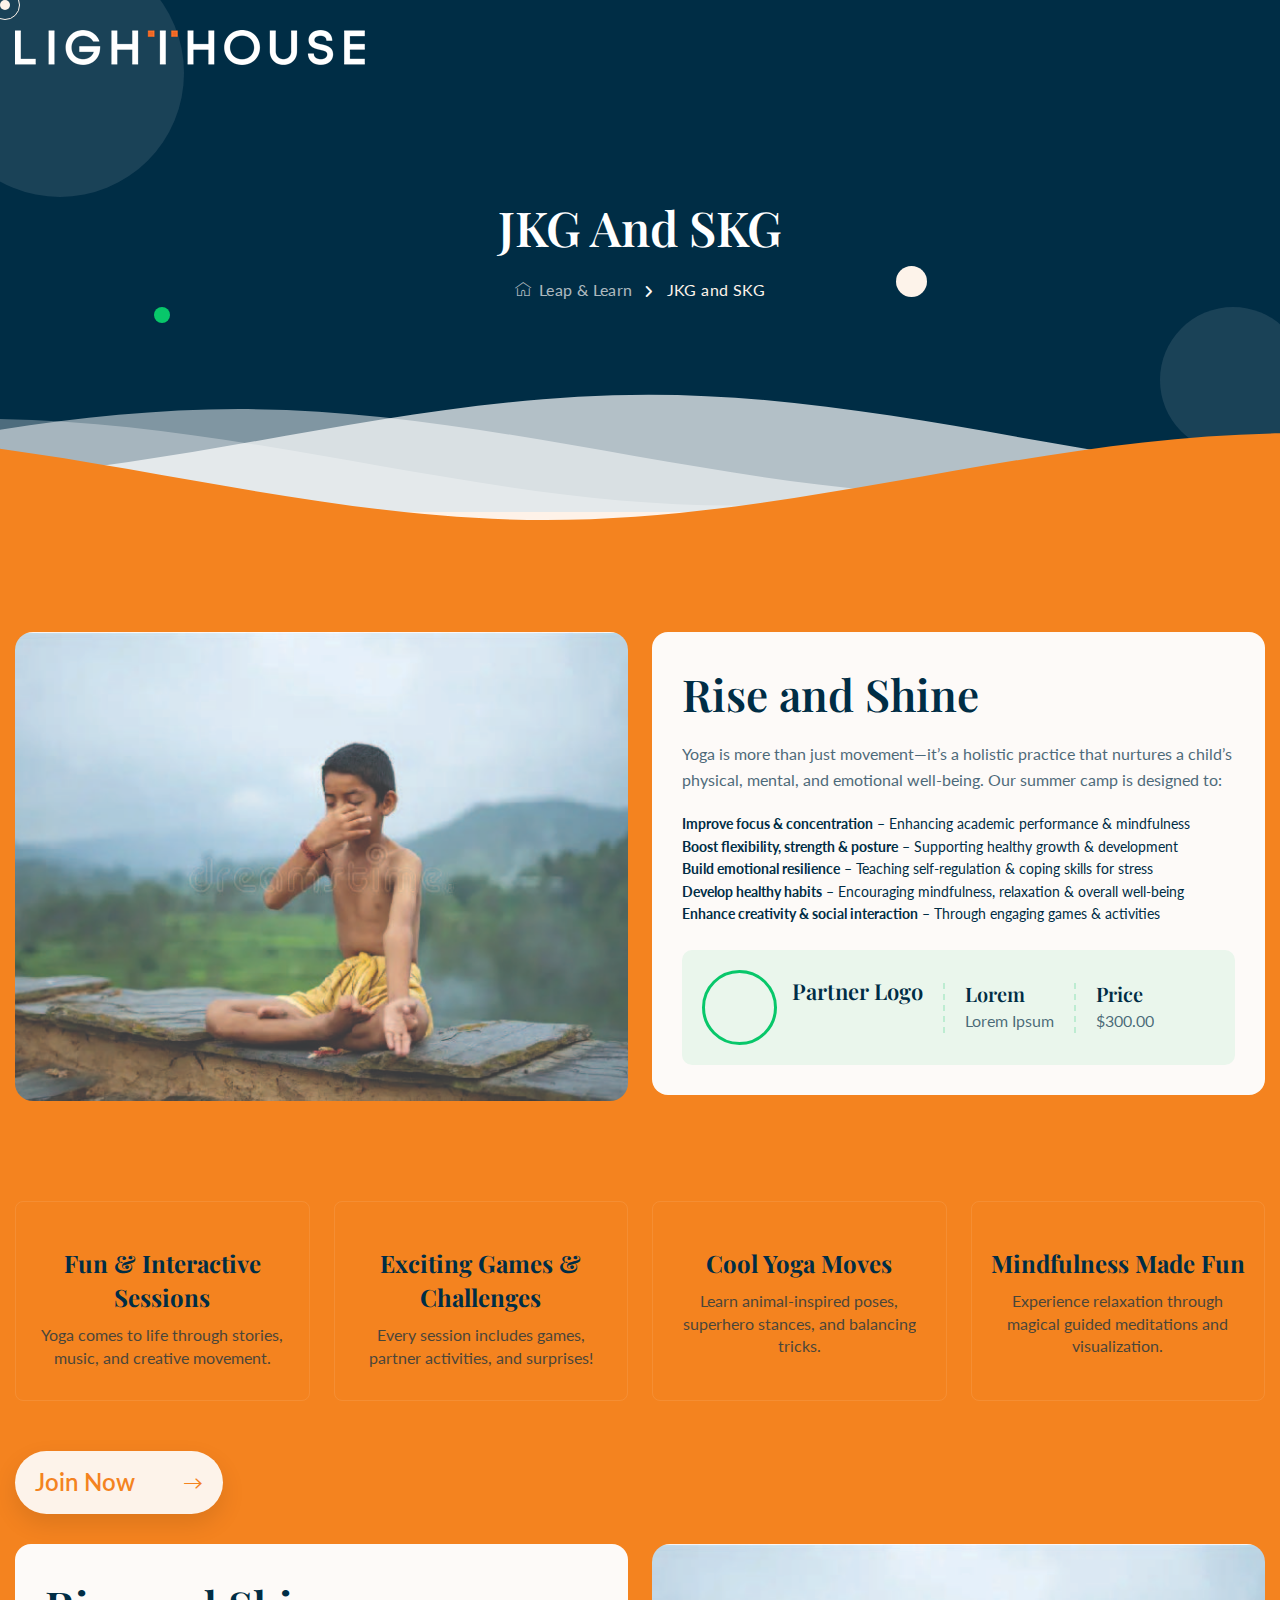
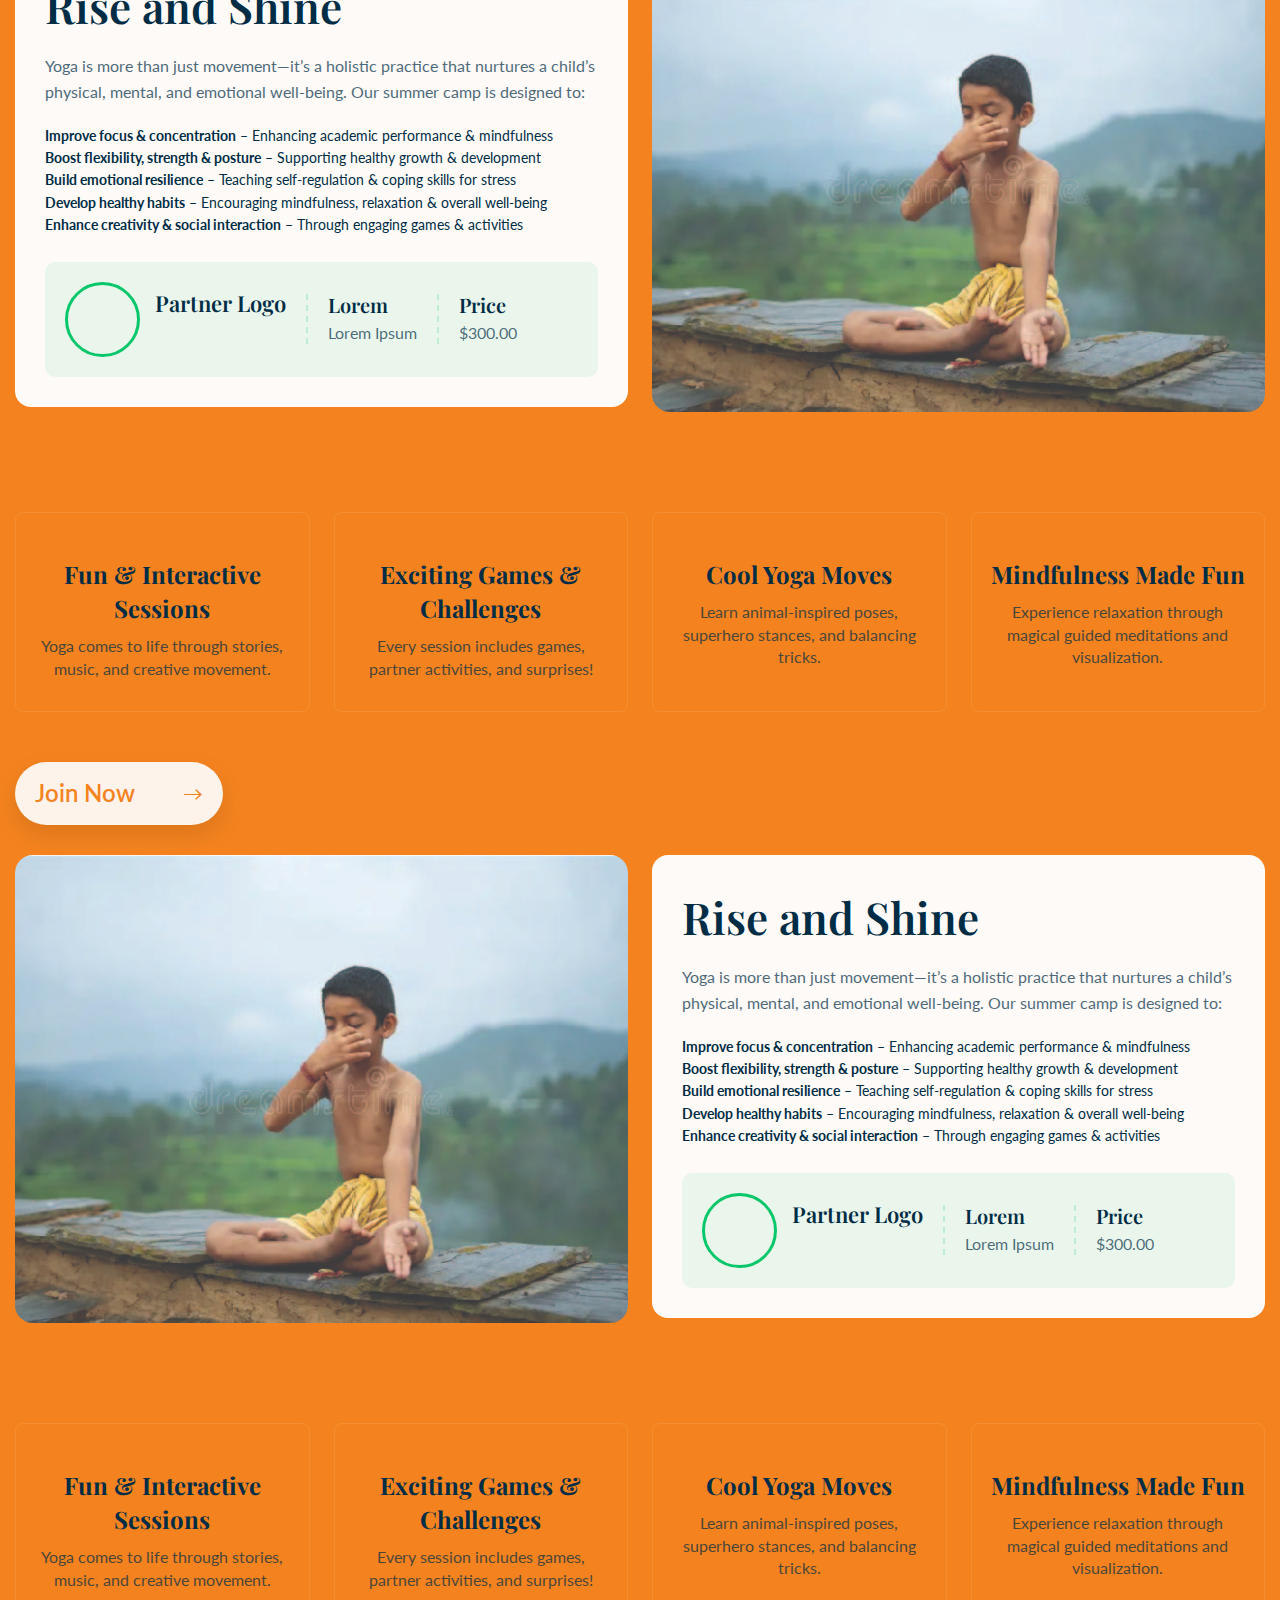
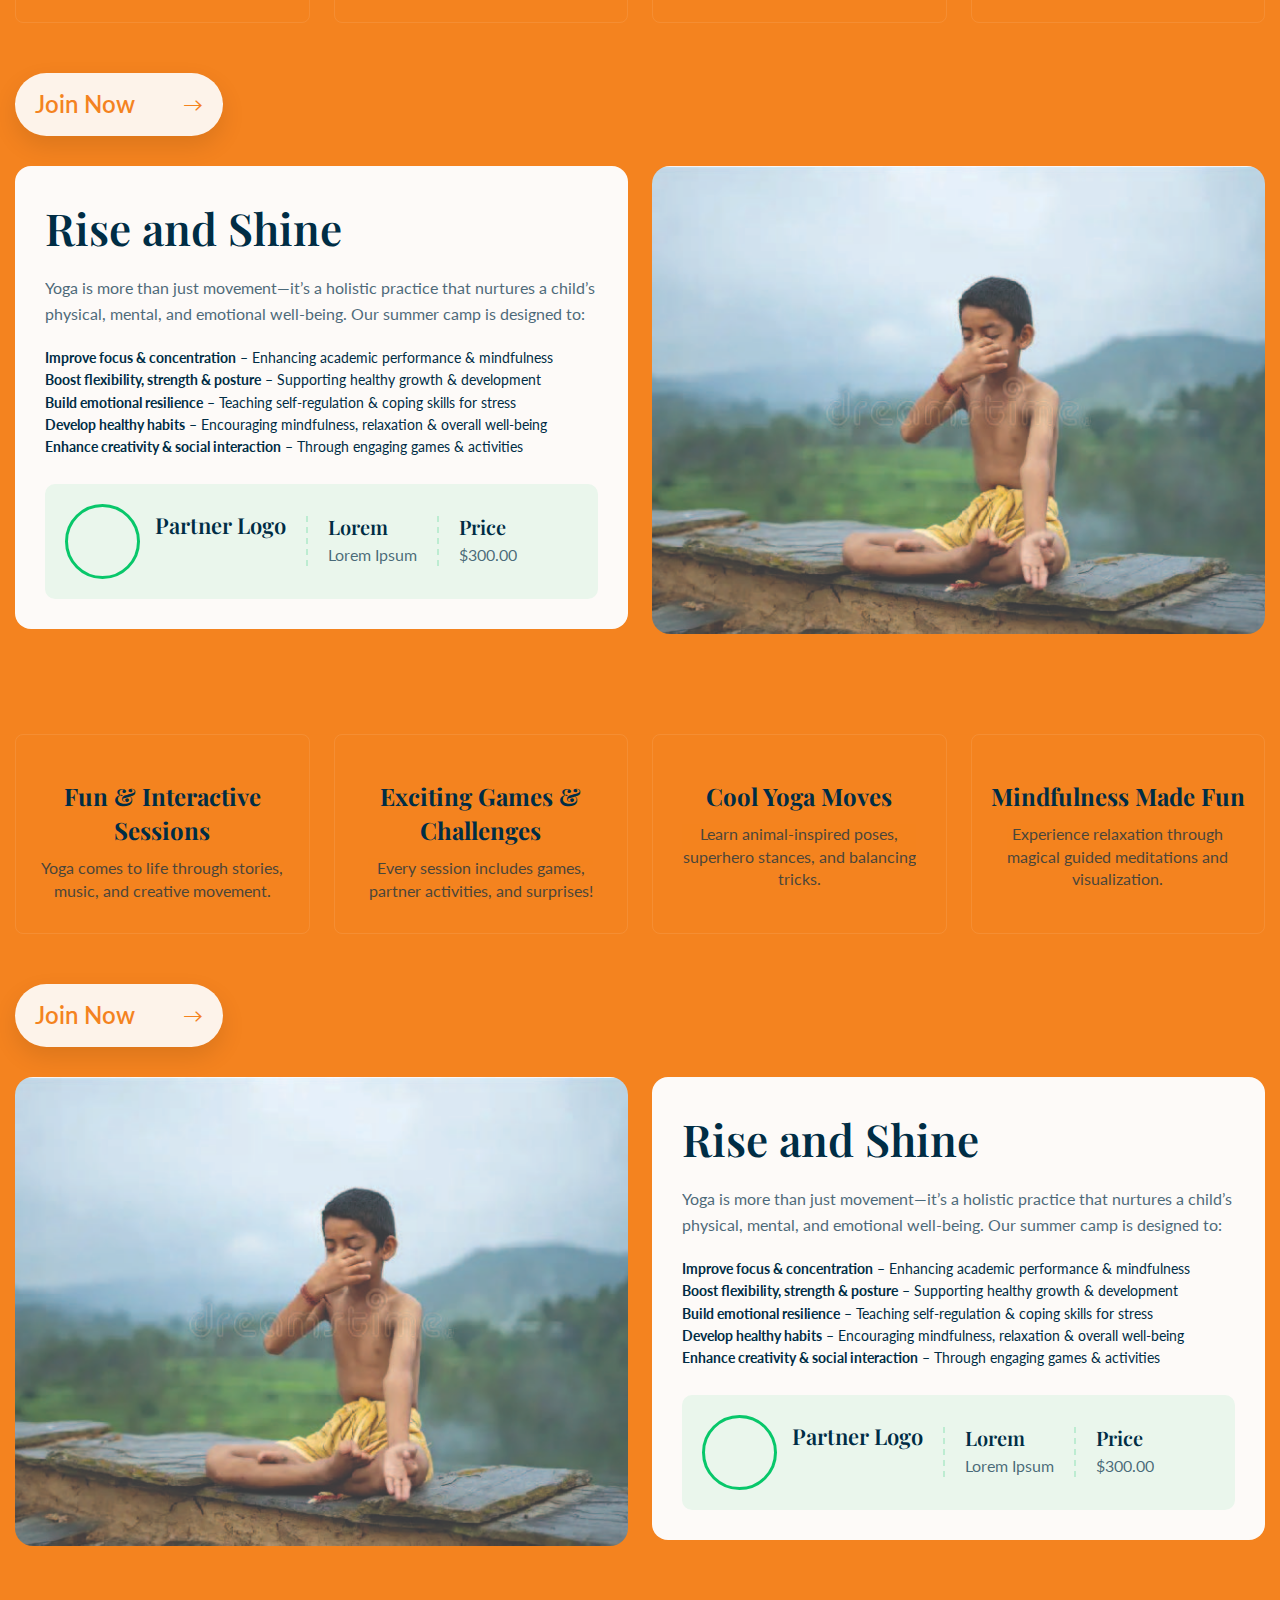
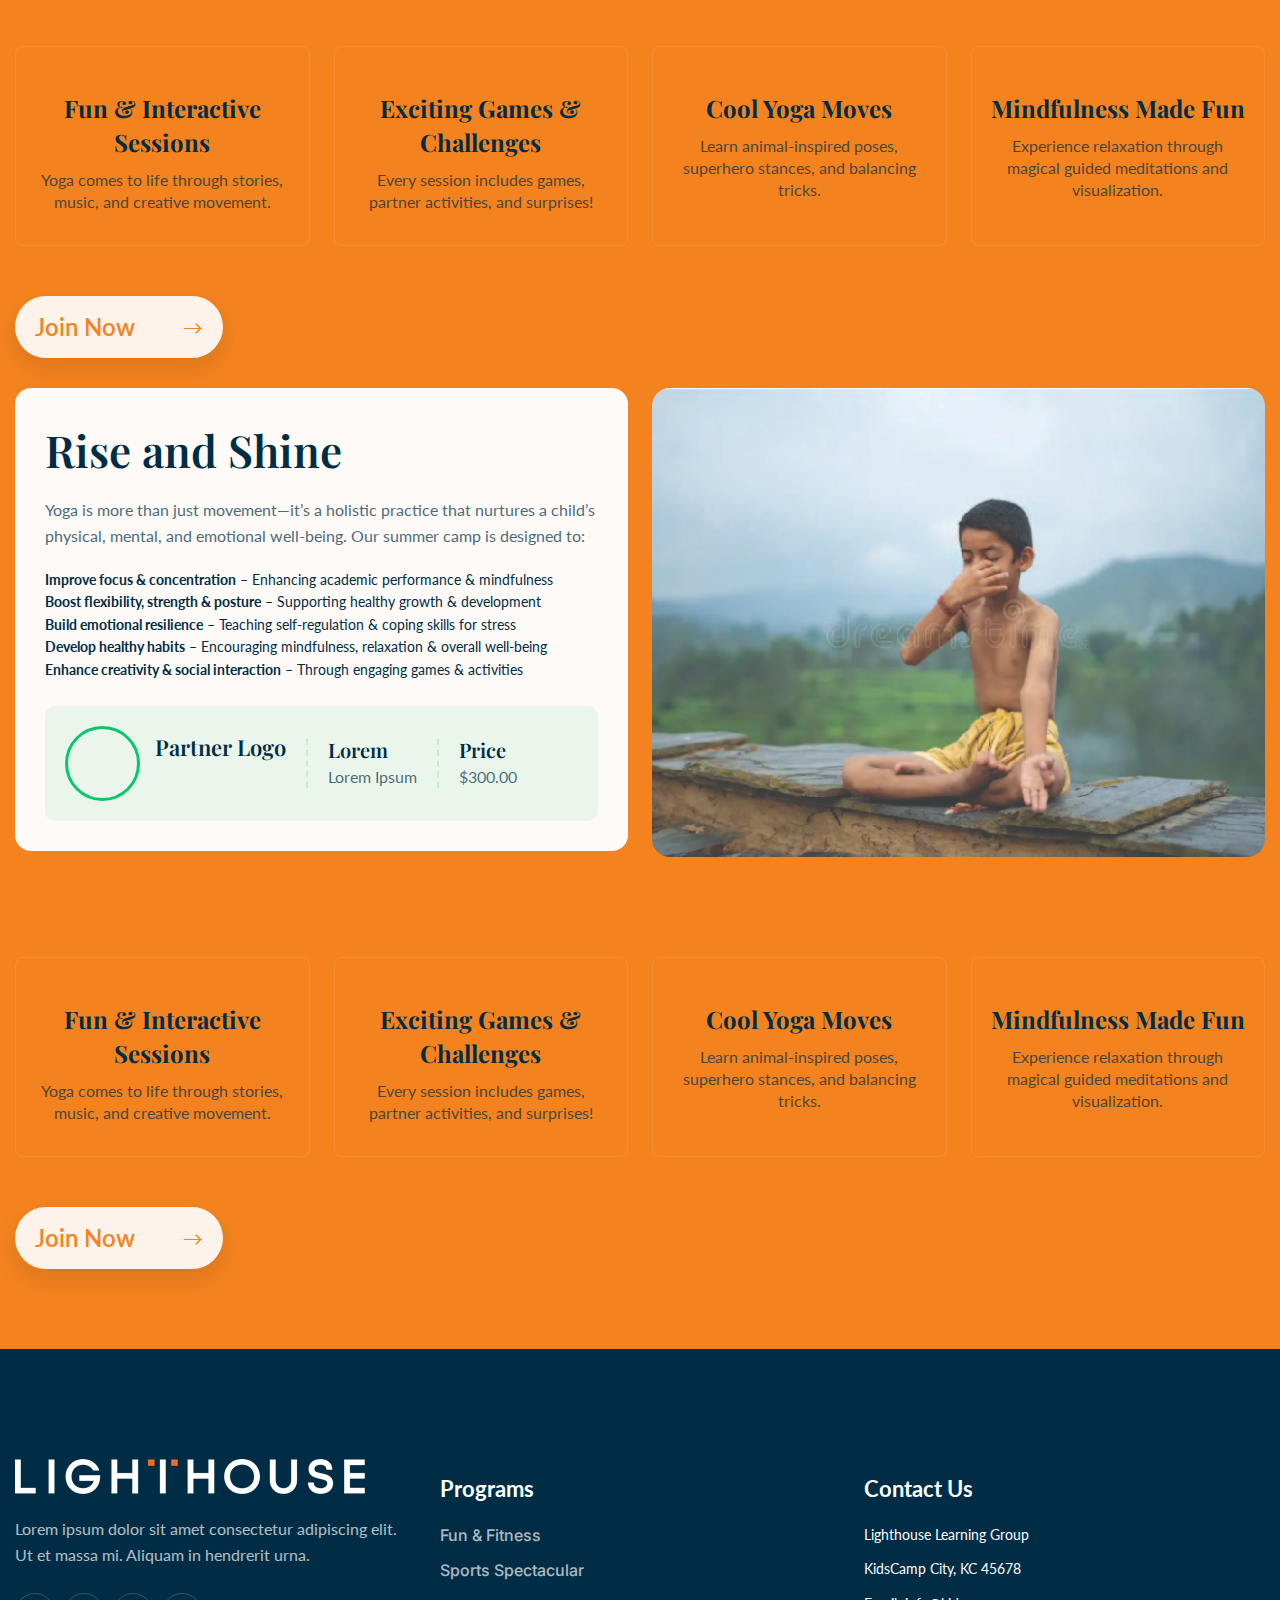
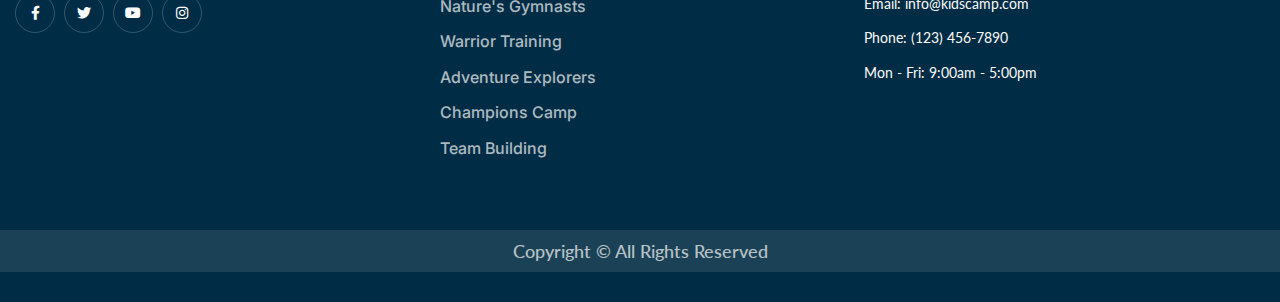
==== commit d4808ffa: "allchanges" ====
--- a/Grade1&2.html
+++ b/Grade1&2.html
@@ -795,7 +795,7 @@
 						<div class="footer-widget">
 							<h5 class="footer-title">Contact Us</h5>
 							<ul class="footer-list" style="color: #fdfaf8;">
-								<li>123 Summer Lane</li>
+								<li>Lighthouse Learning Group</li>
 								<li>KidsCamp City, KC 45678</li>
 								<li>Email: info@kidscamp.com</li>
 								<li>Phone: (123) 456-7890</li>
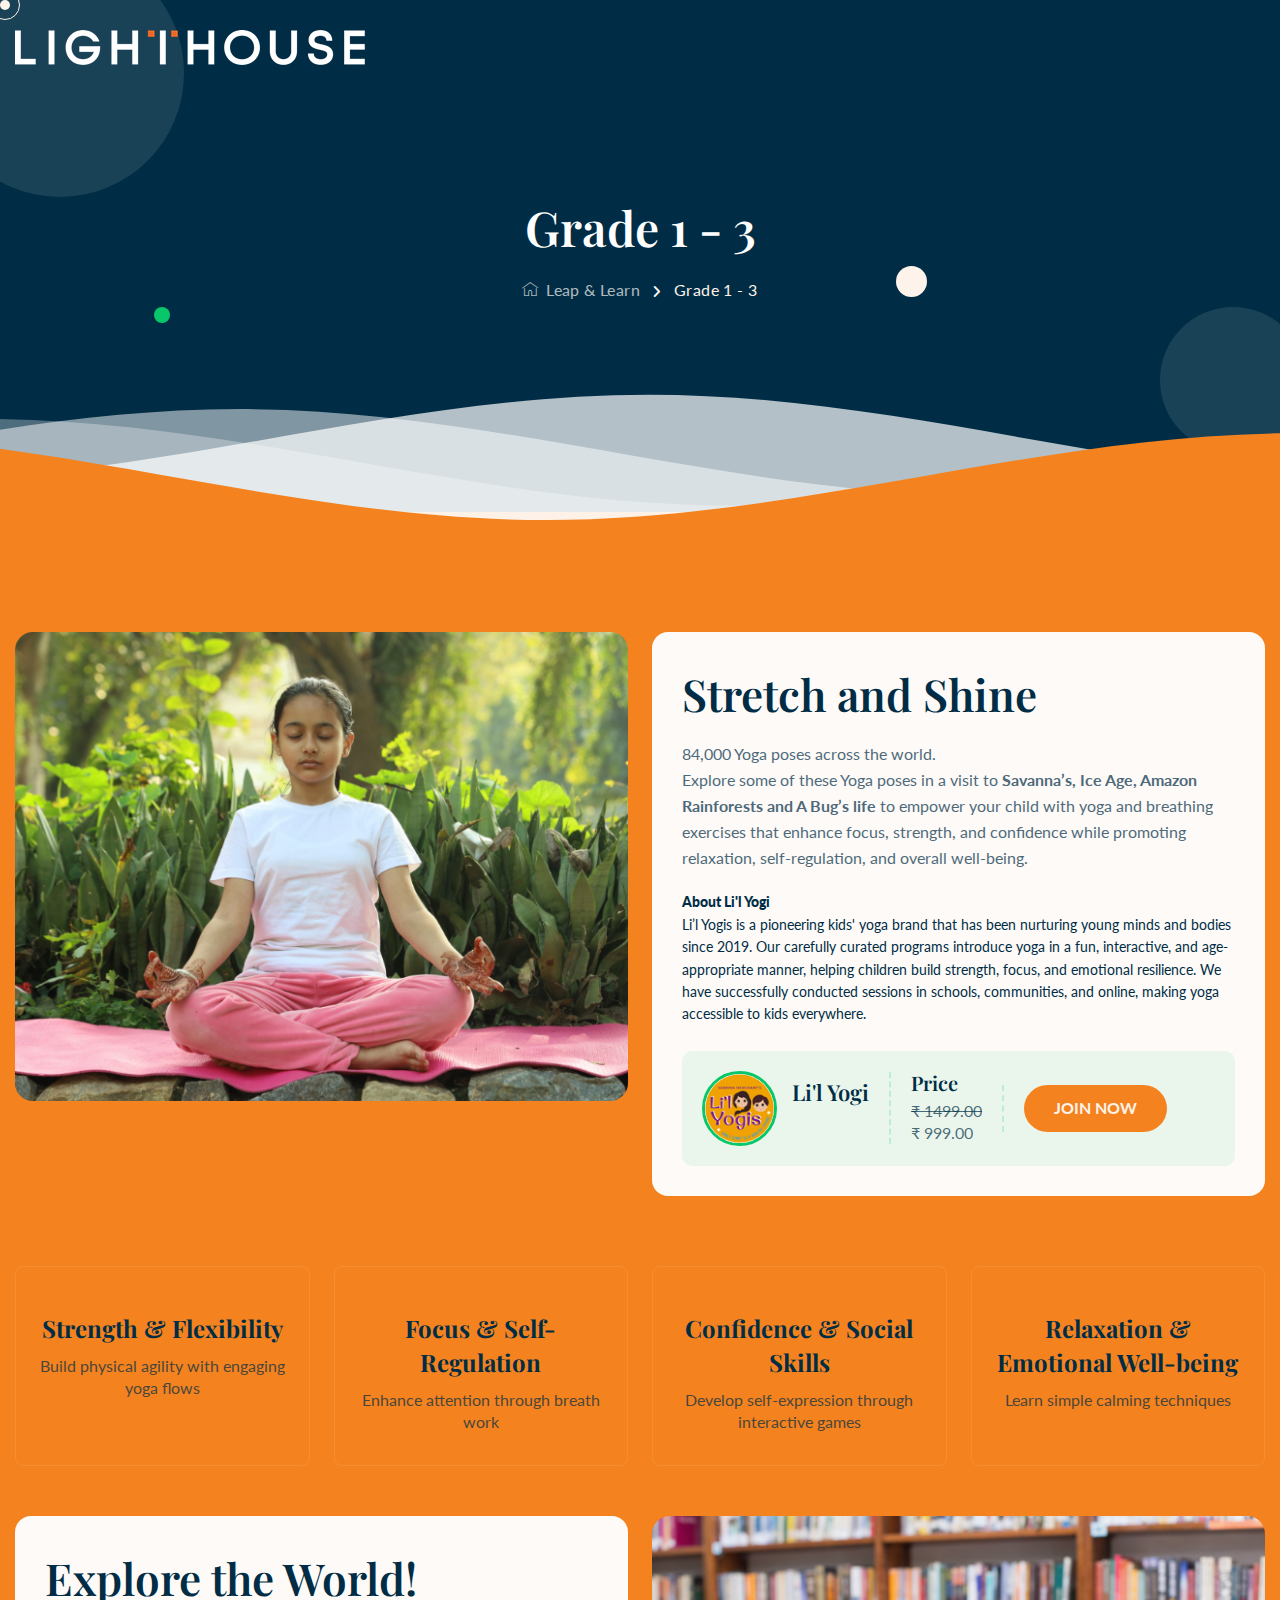
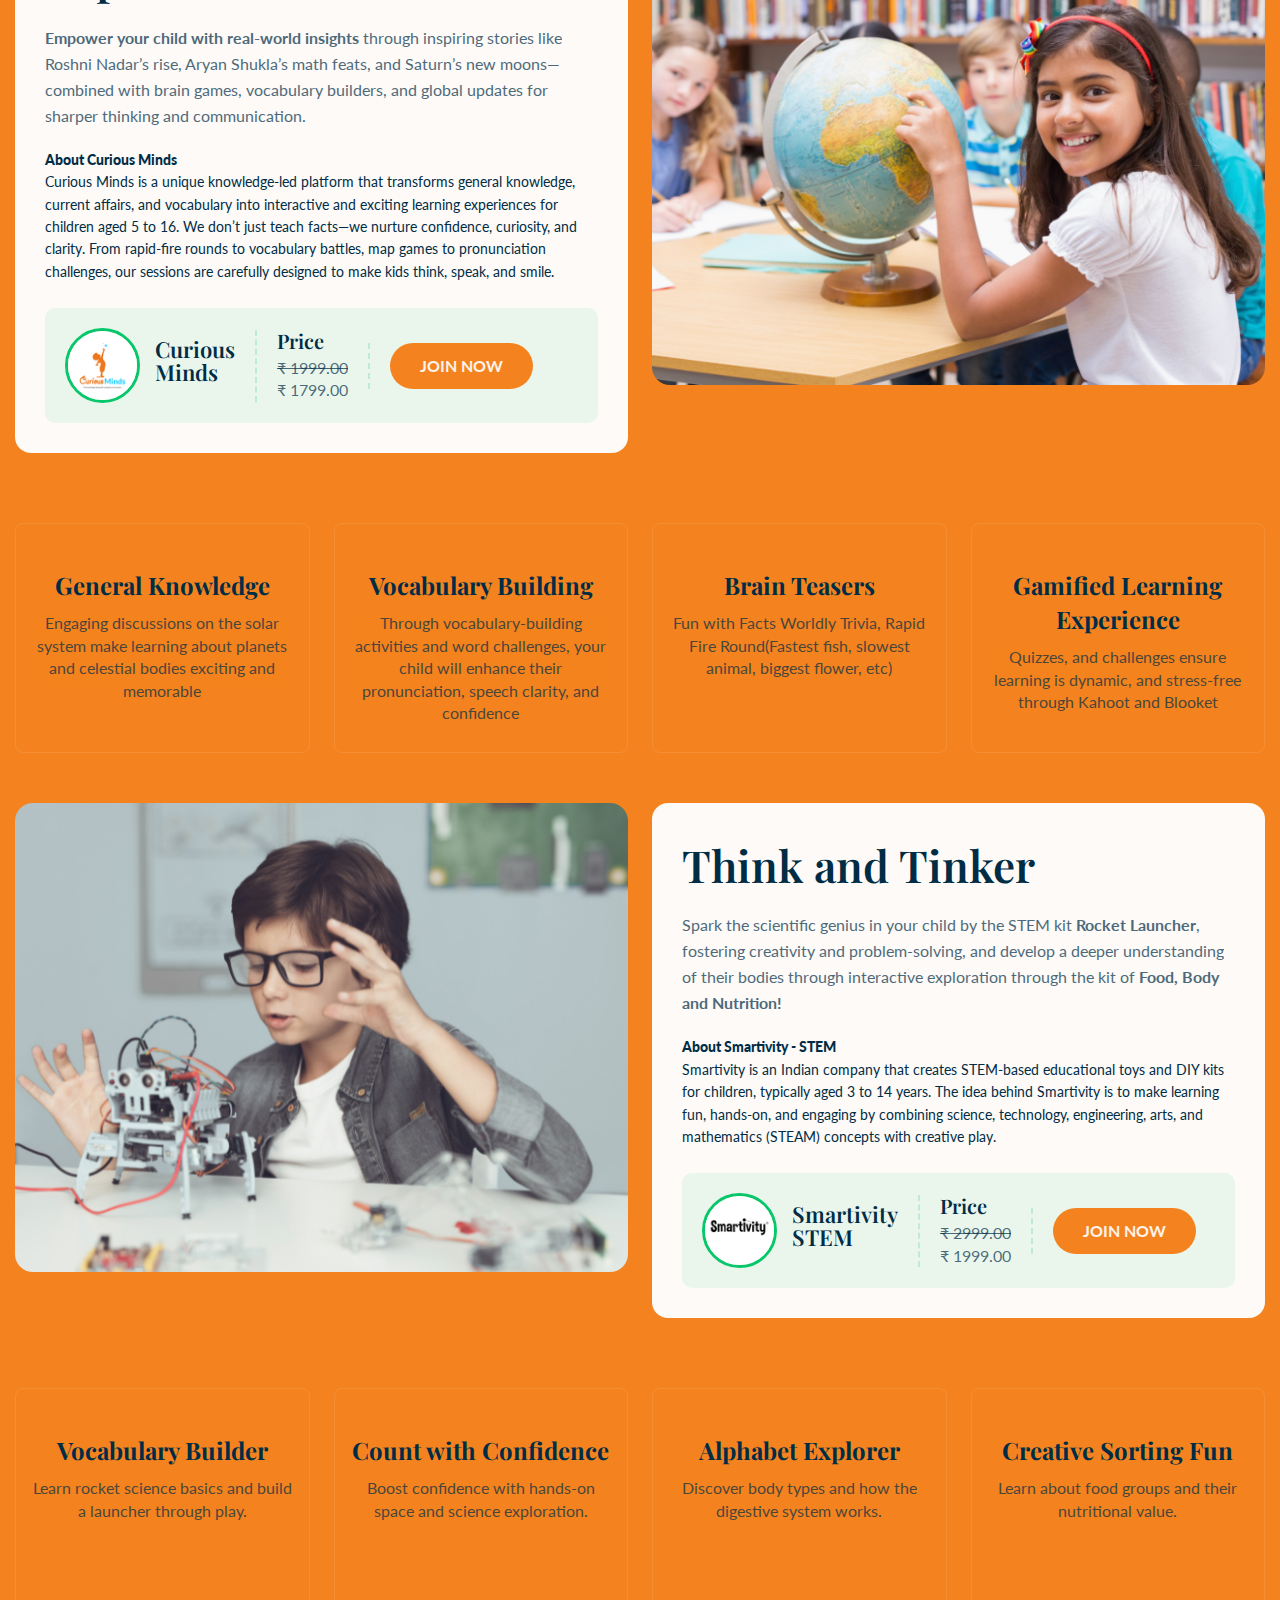
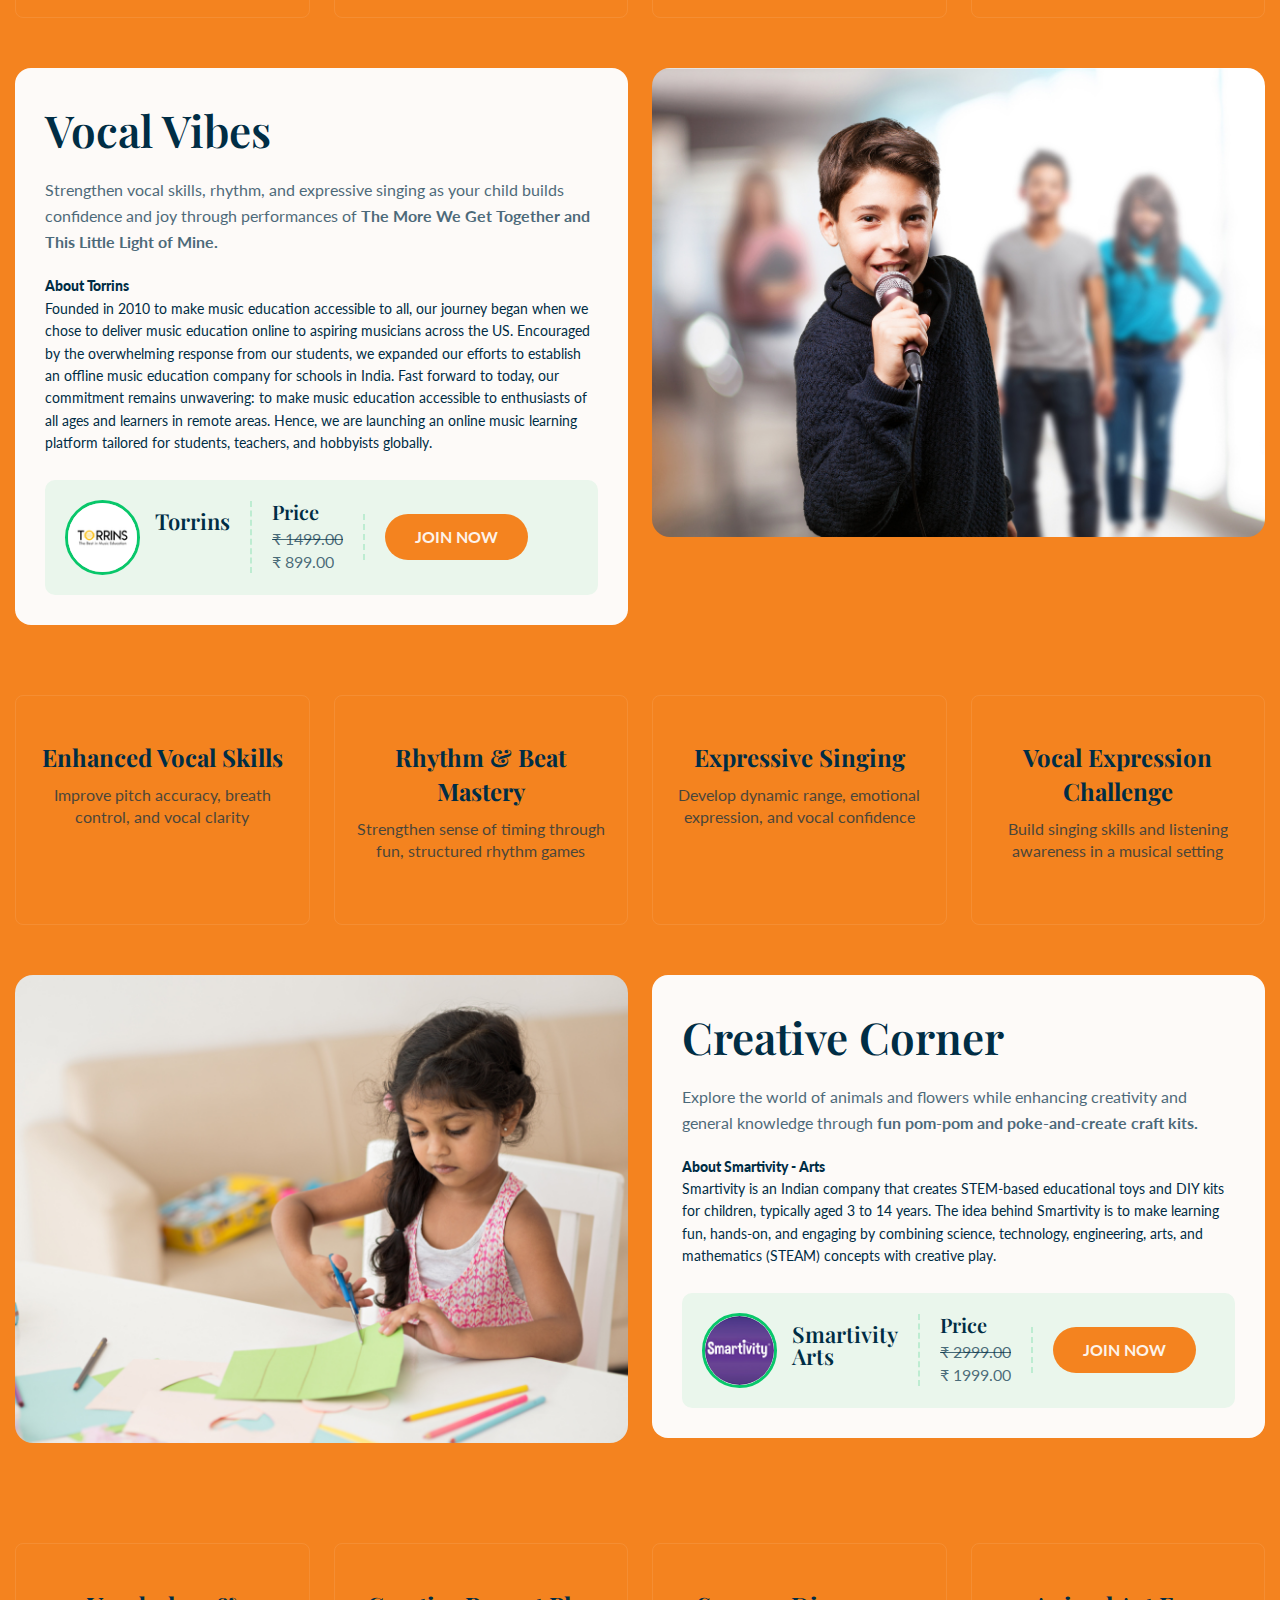
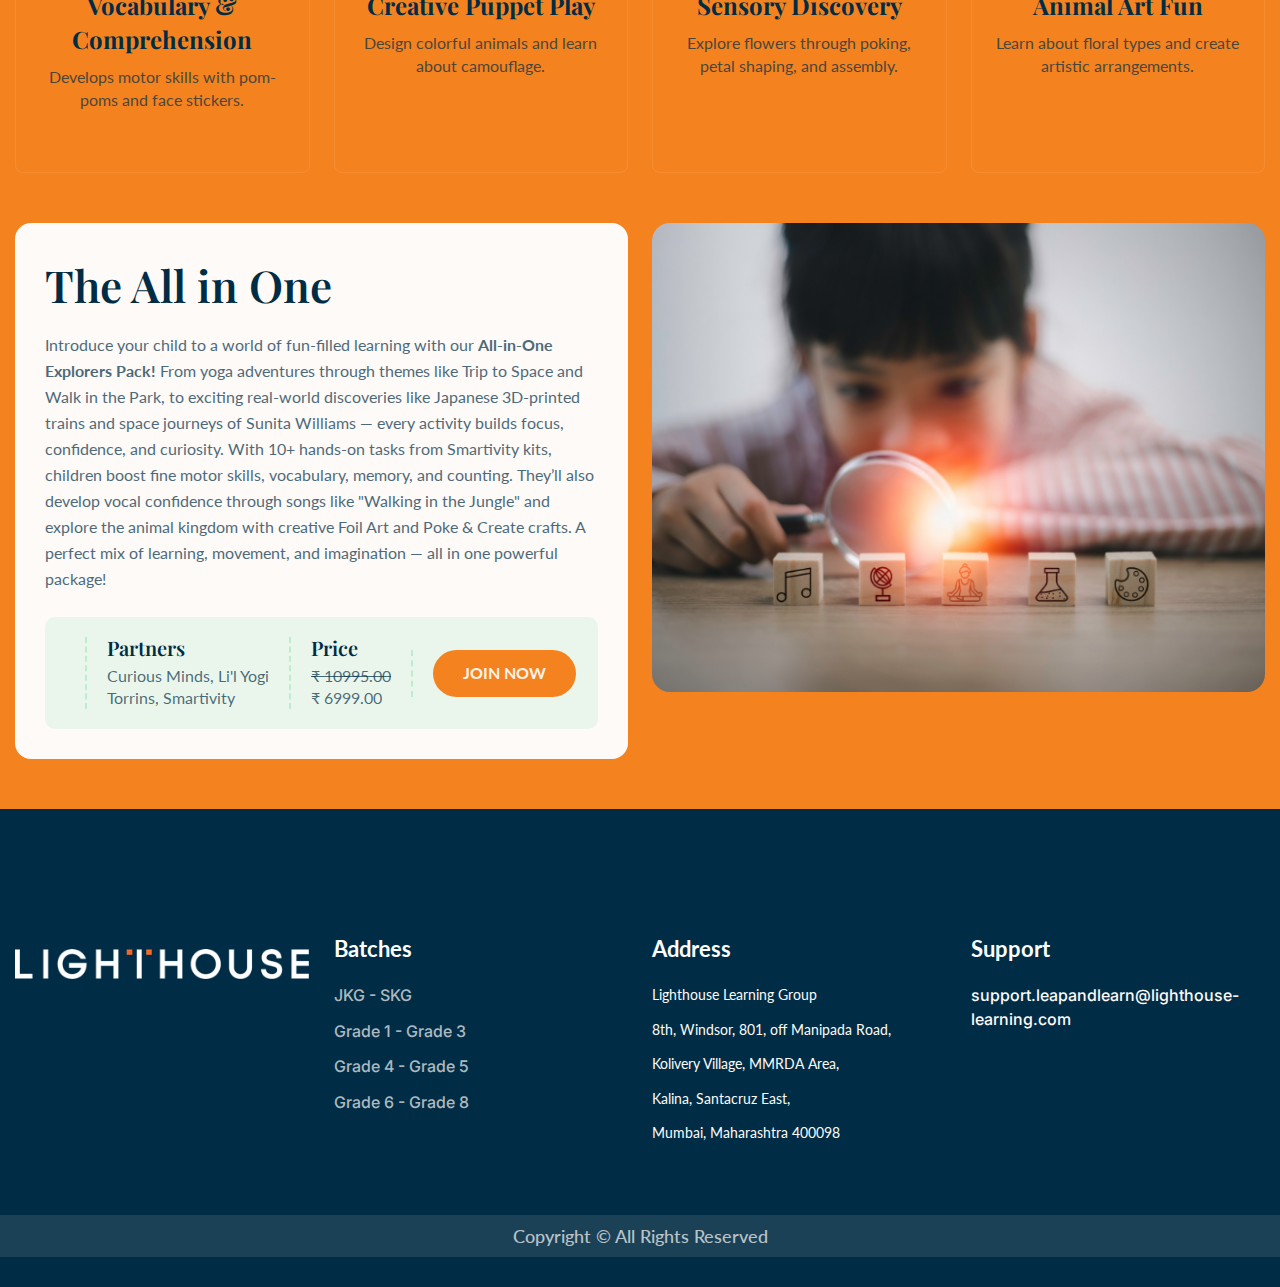
==== commit adfe2b33: "new pages" ====
--- a/Grade1&2.html
+++ b/Grade1&2.html
@@ -2,7 +2,7 @@
 <html>
 <head>
 <meta charset="utf-8">
-<title>Kidscamp Business HTML-5 Template | Program Detail</title>
+<title>Grade 1 - 3</title>
 <!-- Stylesheets -->
 <link href="assets/css/bootstrap.css" rel="stylesheet">
 <link href="assets/css/style.css" rel="stylesheet">
@@ -20,8 +20,6 @@
 <meta http-equiv="X-UA-Compatible" content="IE=edge">
 <meta name="viewport" content="width=device-width, initial-scale=1.0, maximum-scale=1.0, user-scalable=0">
 
-<!--[if lt IE 9]><script src="https://cdnjs.cloudflare.com/ajax/libs/html5shiv/3.7.3/html5shiv.js"></script><![endif]-->
-<!--[if lt IE 9]><script src="js/respond.js"></script><![endif]-->
 </head>
 
 <body>
@@ -101,10 +99,10 @@
 		<div class="color-three"></div>
 		<div class="color-four"></div>
         <div class="auto-container">
-			<h2>JKG and SKG</h2>
+			<h2>Grade 1 - 3</h2>
 			<ul class="bread-crumb clearfix">
 				<li><a href="index.html"><i class="flaticon-home"></i> Leap & Learn</a></li>
-				<li>JKG and SKG</li>
+				<li>Grade 1 - 3</li>
 			</ul>
         </div>
 		<!--Waves Container-->
@@ -139,7 +137,7 @@
 						<div class="program-block_four-image_column col-lg-6 col-md-12 col-sm-12">
 							<div class="program-block_four-image_outer">
 								<div class="program-block_four-image">
-									<img src="assets/images/yoga-place-01.jpg" alt= ""/>
+									<img src="assets/images/resource/prog-1.png" alt= ""/>
 								</div>
 							</div>
 						</div>
@@ -147,14 +145,11 @@
 						<!-- Content Column -->
 						<div class="program-block_four-content-column col-lg-6 col-md-12 col-sm-12">
 							<div class="program-block_four-content-outer">
-								<h2 class="program-block_four-title">Rise and Shine</h2>
-								<p>Yoga is more than just movement—it’s a holistic practice that nurtures a child’s physical, mental, and emotional well-being. Our summer camp is designed to:</p>
+								<h2 class="program-block_four-title">Stretch and Shine</h2>
+								<p>84,000 Yoga poses across the world.<br>Explore some of these Yoga poses in a visit to <b>Savanna’s, Ice Age, Amazon Rainforests and A Bug’s life</b> to empower your child with yoga and breathing exercises that enhance focus, strength, and confidence while promoting relaxation, self-regulation, and overall well-being.</p>
 								<p><ul>
-									<li><b>Improve focus & concentration</b> – Enhancing academic performance & mindfulness</li>
-									<li><b>Boost flexibility, strength & posture</b> – Supporting healthy growth & development</li>
-									<li><b>Build emotional resilience</b> – Teaching self-regulation & coping skills for stress</li>
-									<li><b>Develop healthy habits</b> – Encouraging mindfulness, relaxation & overall well-being</li>
-									<li><b>Enhance creativity & social interaction</b> – Through engaging games & activities</li>	
+									<li><b><strong>About Li'l Yogi</strong></b></li>
+									<li>Li’l Yogis is a pioneering kids' yoga brand that has been nurturing young minds and bodies since 2019. Our carefully curated programs introduce yoga in a fun, interactive, and age-appropriate manner, helping children build strength, focus, and emotional resilience. We have successfully conducted sessions in schools, communities, and online, making yoga accessible to kids everywhere.</li>
 								</ul></p>
 								<div class="price-box">
 									<div class="d-flex align-items-center flex-wrap">
@@ -162,18 +157,19 @@
 										<div class="price-author_box">
 											<div class="price-author_box-inner">
 												<div class="price-author_box-image">
-													<img src="assets/images/resource/author-15.png" alt="" />
+													<img src="assets/images/resource/Part-1.png" alt="" />
 												</div>
-												<strong>Partner Logo</strong>
+												<strong>Li'l Yogi</strong>
 												
 											</div>
 										</div>
 										
 										<ul class="price-box_list">
-											<li><strong>Lorem</strong>Lorem Ipsum</li>
-											<li><strong>Price</strong>$300.00</li>
+											<li><strong>Price</strong><s>₹ 1499.00</s><br>₹ 999.00</li>
+											<li>
+												<a href="#" class="join-now-button">JOIN NOW</a>
+											</li>
 										</ul>
-										
 									</div>
 								</div>
 							</div>
@@ -191,46 +187,38 @@
 					<!-- Info Block One -->
 					<div class="info-block_one col-lg-3 col-md-6 col-sm-6">
 						<div class="info-block_one-inner" style="min-height: 200px;">
-							<h4 class="info-block_one-title">Fun & Interactive Sessions</h4>
-							<div class="info-block_one-text">Yoga comes to life through stories, music, and creative movement.</div>
+							<h4 class="info-block_one-title">Strength & Flexibility</h4>
+							<div class="info-block_one-text">Build physical agility with engaging yoga flows</div>
 						</div>
 					</div>
 					
 					<!-- Info Block One -->
 					<div class="info-block_one col-lg-3 col-md-6 col-sm-6">
 						<div class="info-block_one-inner" style="min-height: 200px;">
-							<h4 class="info-block_one-title">Exciting Games & Challenges </h4>
-							<div class="info-block_one-text">Every session includes games, partner activities, and surprises!</div>
+							<h4 class="info-block_one-title">Focus & Self-Regulation</h4>
+							<div class="info-block_one-text">Enhance attention through breath work</div>
 						</div>
 					</div>
 					
 					<!-- Info Block One -->
 					<div class="info-block_one col-lg-3 col-md-6 col-sm-6">
 						<div class="info-block_one-inner" style="min-height: 200px;">
-							<h4 class="info-block_one-title">Cool Yoga Moves</h4>
-							<div class="info-block_one-text">Learn animal-inspired poses, superhero stances, and balancing tricks.</div>
+							<h4 class="info-block_one-title">Confidence & Social Skills</h4>
+							<div class="info-block_one-text">Develop self-expression through interactive games</div>
 						</div>
 					</div>
 					
 					<!-- Info Block One -->
 					<div class="info-block_one col-lg-3 col-md-6 col-sm-6">
 						<div class="info-block_one-inner" style="min-height: 200px;">
-							<h4 class="info-block_one-title">Mindfulness Made Fun </h4>
-							<div class="info-block_one-text">Experience relaxation through magical guided meditations and visualization.</div>
-						</div>
-					</div>
-					
-				</div>
-			</div>
-			<div class="program-block_one col-lg-2 col-md-6 col-sm-12">
-				<a href="#" style="text-decoration: none;">
-					<div class="program-block_one-inner d-flex justify-content-between align-items-center"
-						style="padding: 20px; background: var(--main-color); border-radius: 50px; box-shadow: 0 10px 25px rgba(0,0,0,0.1); transition: all 0.3s ease;">
-						<span style="color: var(--color-five); font-size: 24px; font-weight: 600;">Join Now</span>
-						<span style="color: var(--color-five); font-size: 20px;">→</span>
-					</div>
-				</a>
-			</div>
+							<h4 class="info-block_one-title">Relaxation & Emotional Well-being</h4>
+							<div class="info-block_one-text">Learn simple calming techniques</div>
+						</div>
+					</div>
+					
+				</div>
+			</div>
+			 
 			<!-- End Program Info -->
 			<div class="program-block_four">
 				<div class="program-block_four-inner">
@@ -242,14 +230,11 @@
 						<!-- Content Column -->
 						<div class="program-block_four-content-column col-lg-6 col-md-12 col-sm-12">
 							<div class="program-block_four-content-outer">
-								<h2 class="program-block_four-title">Rise and Shine</h2>
-								<p>Yoga is more than just movement—it’s a holistic practice that nurtures a child’s physical, mental, and emotional well-being. Our summer camp is designed to:</p>
+								<h2 class="program-block_four-title">Explore the World!</h2>
+								<p><b>Empower your child with real-world insights</b> through inspiring stories like Roshni Nadar’s rise, Aryan Shukla’s math feats, and Saturn’s new moons—combined with brain games, vocabulary builders, and global updates for sharper thinking and communication.</p>
 								<p><ul>
-									<li><b>Improve focus & concentration</b> – Enhancing academic performance & mindfulness</li>
-									<li><b>Boost flexibility, strength & posture</b> – Supporting healthy growth & development</li>
-									<li><b>Build emotional resilience</b> – Teaching self-regulation & coping skills for stress</li>
-									<li><b>Develop healthy habits</b> – Encouraging mindfulness, relaxation & overall well-being</li>
-									<li><b>Enhance creativity & social interaction</b> – Through engaging games & activities</li>	
+									<li><b><strong>About Curious Minds</strong></b></li>
+									<li>Curious Minds is a unique knowledge-led platform that transforms general knowledge, current affairs, and vocabulary into interactive and exciting learning experiences for children aged 5 to 16. We don’t just teach facts—we nurture confidence, curiosity, and clarity. From rapid-fire rounds to vocabulary battles, map games to pronunciation challenges, our sessions are carefully designed to make kids think, speak, and smile.</li>
 								</ul></p>
 								<div class="price-box">
 									<div class="d-flex align-items-center flex-wrap">
@@ -257,16 +242,18 @@
 										<div class="price-author_box">
 											<div class="price-author_box-inner">
 												<div class="price-author_box-image">
-													<img src="assets/images/resource/author-15.png" alt="" />
+													<img src="assets/images/resource/Part-2.png" alt="" />
 												</div>
-												<strong>Partner Logo</strong>
-												
+												<strong>Curious<br>Minds</strong>
 											</div>
 										</div>
 										
 										<ul class="price-box_list">
-											<li><strong>Lorem</strong>Lorem Ipsum</li>
-											<li><strong>Price</strong>$300.00</li>
+											<!-- <li><strong>Lorem</strong>Lorem Ipsum</li> -->
+											<li><strong>Price</strong><s>₹ 1999.00</s><br>₹ 1799.00</li>
+											<li>
+												<a href="#" class="join-now-button">JOIN NOW</a>
+											</li>
 										</ul>
 										
 									</div>
@@ -277,7 +264,7 @@
 						<div class="program-block_four-image_column col-lg-6 col-md-12 col-sm-12">
 							<div class="program-block_four-image_outer">
 								<div class="program-block_four-image">
-									<img src="assets/images/yoga-place-01.jpg" alt= ""/>
+									<img src="assets/images/resource/prog-2.png" alt= ""/>
 								</div>
 							</div>
 						</div>
@@ -292,48 +279,42 @@
 				<div class="row clearfix">
 					
 					<!-- Info Block One -->
-					<div class="info-block_one col-lg-3 col-md-6 col-sm-6">
-						<div class="info-block_one-inner" style="min-height: 200px;">
-							<h4 class="info-block_one-title">Fun & Interactive Sessions</h4>
-							<div class="info-block_one-text">Yoga comes to life through stories, music, and creative movement.</div>
-						</div>
-					</div>
-					
-					<!-- Info Block One -->
-					<div class="info-block_one col-lg-3 col-md-6 col-sm-6">
-						<div class="info-block_one-inner" style="min-height: 200px;">
-							<h4 class="info-block_one-title">Exciting Games & Challenges </h4>
-							<div class="info-block_one-text">Every session includes games, partner activities, and surprises!</div>
-						</div>
-					</div>
-					
-					<!-- Info Block One -->
-					<div class="info-block_one col-lg-3 col-md-6 col-sm-6">
-						<div class="info-block_one-inner" style="min-height: 200px;">
-							<h4 class="info-block_one-title">Cool Yoga Moves</h4>
-							<div class="info-block_one-text">Learn animal-inspired poses, superhero stances, and balancing tricks.</div>
-						</div>
-					</div>
-					
-					<!-- Info Block One -->
-					<div class="info-block_one col-lg-3 col-md-6 col-sm-6">
-						<div class="info-block_one-inner" style="min-height: 200px;">
-							<h4 class="info-block_one-title">Mindfulness Made Fun </h4>
-							<div class="info-block_one-text">Experience relaxation through magical guided meditations and visualization.</div>
-						</div>
-					</div>
-					
-				</div>
-			</div>
-			<div class="program-block_one col-lg-2 col-md-6 col-sm-12">
-				<a href="#" style="text-decoration: none;">
-					<div class="program-block_one-inner d-flex justify-content-between align-items-center"
-						style="padding: 20px; background: var(--main-color); border-radius: 50px; box-shadow: 0 10px 25px rgba(0,0,0,0.1); transition: all 0.3s ease;">
-						<span style="color: var(--color-five); font-size: 24px; font-weight: 600;">Join Now</span>
-						<span style="color: var(--color-five); font-size: 20px;">→</span>
-					</div>
-				</a>
-			</div>
+					
+					<div class="info-block_one col-lg-3 col-md-6 col-sm-6">
+						<div class="info-block_one-inner">
+							<h4 class="info-block_one-title">General Knowledge</h4>
+							<div class="info-block_one-text">Engaging discussions on the solar system make learning about planets and celestial bodies exciting and memorable
+								</div>
+						</div>
+					</div>
+					<!-- Info Block One -->
+					<div class="info-block_one col-lg-3 col-md-6 col-sm-6">
+						<div class="info-block_one-inner">
+							<h4 class="info-block_one-title">Vocabulary Building </h4>
+							<div class="info-block_one-text">Through vocabulary-building activities and word challenges, your child will enhance their pronunciation, speech clarity, and confidence</div>
+						</div>
+					</div>
+					
+					<!-- Info Block One -->
+					<div class="info-block_one col-lg-3 col-md-6 col-sm-6">
+						<div class="info-block_one-inner">
+							<h4 class="info-block_one-title">Brain Teasers</h4>
+							<div class="info-block_one-text">Fun with Facts Worldly Trivia, Rapid Fire Round(Fastest fish, slowest animal, biggest flower, etc)</div>
+						</div>
+					</div>
+					
+					<!-- Info Block One -->
+
+					<div class="info-block_one col-lg-3 col-md-6 col-sm-6">
+						<div class="info-block_one-inner">
+							<h4 class="info-block_one-title">Gamified Learning Experience</h4>
+							<div class="info-block_one-text">Quizzes, and challenges ensure learning is dynamic, and stress-free through Kahoot and Blooket
+								</div>
+						</div>
+					</div>
+				</div>
+			</div>
+			 
 
 			<div class="program-block_four">
 				<div class="program-block_four-inner">
@@ -343,7 +324,7 @@
 						<div class="program-block_four-image_column col-lg-6 col-md-12 col-sm-12">
 							<div class="program-block_four-image_outer">
 								<div class="program-block_four-image">
-									<img src="assets/images/yoga-place-01.jpg" alt= ""/>
+									<img src="assets/images/resource/prog-3.png" alt= ""/>
 								</div>
 							</div>
 						</div>
@@ -351,14 +332,11 @@
 						<!-- Content Column -->
 						<div class="program-block_four-content-column col-lg-6 col-md-12 col-sm-12">
 							<div class="program-block_four-content-outer">
-								<h2 class="program-block_four-title">Rise and Shine</h2>
-								<p>Yoga is more than just movement—it’s a holistic practice that nurtures a child’s physical, mental, and emotional well-being. Our summer camp is designed to:</p>
+								<h2 class="program-block_four-title">Think and Tinker</h2>
+								<p>Spark the scientific genius in your child by the STEM kit <b>Rocket Launcher</b>, fostering creativity and problem-solving, and develop a deeper understanding of their bodies through interactive exploration through the kit of <b>Food, Body and Nutrition!</b></p>
 								<p><ul>
-									<li><b>Improve focus & concentration</b> – Enhancing academic performance & mindfulness</li>
-									<li><b>Boost flexibility, strength & posture</b> – Supporting healthy growth & development</li>
-									<li><b>Build emotional resilience</b> – Teaching self-regulation & coping skills for stress</li>
-									<li><b>Develop healthy habits</b> – Encouraging mindfulness, relaxation & overall well-being</li>
-									<li><b>Enhance creativity & social interaction</b> – Through engaging games & activities</li>	
+									<li><b><strong>About Smartivity - STEM</strong></b></li>
+									<li>Smartivity is an Indian company that creates STEM-based educational toys and DIY kits for children, typically aged 3 to 14 years. The idea behind Smartivity is to make learning fun, hands-on, and engaging by combining science, technology, engineering, arts, and mathematics (STEAM) concepts with creative play.</li>
 								</ul></p>
 								<div class="price-box">
 									<div class="d-flex align-items-center flex-wrap">
@@ -366,16 +344,19 @@
 										<div class="price-author_box">
 											<div class="price-author_box-inner">
 												<div class="price-author_box-image">
-													<img src="assets/images/resource/author-15.png" alt="" />
+													<img src="assets/images/resource/Part-3.png" alt="" />
 												</div>
-												<strong>Partner Logo</strong>
+												<strong>Smartivity<br>STEM</strong>
 												
 											</div>
 										</div>
 										
 										<ul class="price-box_list">
-											<li><strong>Lorem</strong>Lorem Ipsum</li>
-											<li><strong>Price</strong>$300.00</li>
+											<!-- <li><strong>Lorem</strong>Lorem Ipsum</li> -->
+											<li><strong>Price</strong><s>₹ 2999.00</s><br>₹ 1999.00</li>
+											<li>
+												<a href="#" class="join-now-button">JOIN NOW</a>
+											</li>
 										</ul>
 										
 									</div>
@@ -394,47 +375,47 @@
 					
 					<!-- Info Block One -->
 					<div class="info-block_one col-lg-3 col-md-6 col-sm-6">
-						<div class="info-block_one-inner" style="min-height: 200px;">
-							<h4 class="info-block_one-title">Fun & Interactive Sessions</h4>
-							<div class="info-block_one-text">Yoga comes to life through stories, music, and creative movement.</div>
-						</div>
-					</div>
-					
-					<!-- Info Block One -->
-					<div class="info-block_one col-lg-3 col-md-6 col-sm-6">
-						<div class="info-block_one-inner" style="min-height: 200px;">
-							<h4 class="info-block_one-title">Exciting Games & Challenges </h4>
-							<div class="info-block_one-text">Every session includes games, partner activities, and surprises!</div>
-						</div>
-					</div>
-					
-					<!-- Info Block One -->
-					<div class="info-block_one col-lg-3 col-md-6 col-sm-6">
-						<div class="info-block_one-inner" style="min-height: 200px;">
-							<h4 class="info-block_one-title">Cool Yoga Moves</h4>
-							<div class="info-block_one-text">Learn animal-inspired poses, superhero stances, and balancing tricks.</div>
-						</div>
-					</div>
-					
-					<!-- Info Block One -->
-					<div class="info-block_one col-lg-3 col-md-6 col-sm-6">
-						<div class="info-block_one-inner" style="min-height: 200px;">
-							<h4 class="info-block_one-title">Mindfulness Made Fun </h4>
-							<div class="info-block_one-text">Experience relaxation through magical guided meditations and visualization.</div>
-						</div>
-					</div>
-					
-				</div>
-			</div>
-			<div class="program-block_one col-lg-2 col-md-6 col-sm-12">
-				<a href="#" style="text-decoration: none;">
-					<div class="program-block_one-inner d-flex justify-content-between align-items-center"
-						style="padding: 20px; background: var(--main-color); border-radius: 50px; box-shadow: 0 10px 25px rgba(0,0,0,0.1); transition: all 0.3s ease;">
-						<span style="color: var(--color-five); font-size: 24px; font-weight: 600;">Join Now</span>
-						<span style="color: var(--color-five); font-size: 20px;">→</span>
-					</div>
-				</a>
-			</div>
+						<div class="info-block_one-inner">
+							<h4 class="info-block_one-title">Vocabulary Builder</h4>
+							<div class="info-block_one-text">
+								Learn rocket science basics and build a launcher through play.
+							</div>
+						</div>
+					</div>
+					
+					<!-- Info Block One -->
+					<div class="info-block_one col-lg-3 col-md-6 col-sm-6">
+						<div class="info-block_one-inner">
+							<h4 class="info-block_one-title">Count with Confidence</h4>
+							<div class="info-block_one-text">
+								Boost confidence with hands-on space and science exploration.
+							</div>
+						</div>
+					</div>
+					
+					<!-- Info Block One -->
+					<div class="info-block_one col-lg-3 col-md-6 col-sm-6">
+						<div class="info-block_one-inner">
+							<h4 class="info-block_one-title">Alphabet Explorer</h4>
+							<div class="info-block_one-text">
+								Discover body types and how the digestive system works.
+							</div>
+						</div>
+					</div>
+					
+					<!-- Info Block One -->
+					<div class="info-block_one col-lg-3 col-md-6 col-sm-6">
+						<div class="info-block_one-inner">
+							<h4 class="info-block_one-title">Creative Sorting Fun</h4>
+							<div class="info-block_one-text">
+								Learn about food groups and their nutritional value.
+							</div>
+						</div>
+					</div>
+
+				</div>
+			</div>
+			 
 
 			<div class="program-block_four">
 				<div class="program-block_four-inner">
@@ -446,14 +427,11 @@
 						<!-- Content Column -->
 						<div class="program-block_four-content-column col-lg-6 col-md-12 col-sm-12">
 							<div class="program-block_four-content-outer">
-								<h2 class="program-block_four-title">Rise and Shine</h2>
-								<p>Yoga is more than just movement—it’s a holistic practice that nurtures a child’s physical, mental, and emotional well-being. Our summer camp is designed to:</p>
+								<h2 class="program-block_four-title">Vocal Vibes</h2>
+								<p>Strengthen vocal skills, rhythm, and expressive singing as your child builds confidence and joy through performances of <b>The More We Get Together and This Little Light of Mine.</b></p>
 								<p><ul>
-									<li><b>Improve focus & concentration</b> – Enhancing academic performance & mindfulness</li>
-									<li><b>Boost flexibility, strength & posture</b> – Supporting healthy growth & development</li>
-									<li><b>Build emotional resilience</b> – Teaching self-regulation & coping skills for stress</li>
-									<li><b>Develop healthy habits</b> – Encouraging mindfulness, relaxation & overall well-being</li>
-									<li><b>Enhance creativity & social interaction</b> – Through engaging games & activities</li>	
+									<li><b><strong>About Torrins</strong></b></li>
+									<li>Founded in 2010 to make music education accessible to all, our journey began when we chose to deliver music education online to aspiring musicians across the US. Encouraged by the overwhelming response from our students, we expanded our efforts to establish an offline music education company for schools in India. Fast forward to today, our commitment remains unwavering: to make music education accessible to enthusiasts of all ages and learners in remote areas. Hence, we are launching an online music learning platform tailored for students, teachers, and hobbyists globally.</li>
 								</ul></p>
 								<div class="price-box">
 									<div class="d-flex align-items-center flex-wrap">
@@ -461,16 +439,19 @@
 										<div class="price-author_box">
 											<div class="price-author_box-inner">
 												<div class="price-author_box-image">
-													<img src="assets/images/resource/author-15.png" alt="" />
+													<img src="assets/images/resource/Part-4.png" alt="" />
 												</div>
-												<strong>Partner Logo</strong>
+												<strong>Torrins</strong>
 												
 											</div>
 										</div>
 										
 										<ul class="price-box_list">
-											<li><strong>Lorem</strong>Lorem Ipsum</li>
-											<li><strong>Price</strong>$300.00</li>
+											<!-- <li><strong>Lorem</strong>Lorem Ipsum</li> -->
+											<li><strong>Price</strong><s>₹ 1499.00</s><br>₹ 899.00</li>
+											<li>
+												<a href="#" class="join-now-button">JOIN NOW</a>
+											</li>
 										</ul>
 										
 									</div>
@@ -481,7 +462,7 @@
 						<div class="program-block_four-image_column col-lg-6 col-md-12 col-sm-12">
 							<div class="program-block_four-image_outer">
 								<div class="program-block_four-image">
-									<img src="assets/images/yoga-place-01.jpg" alt= ""/>
+									<img src="assets/images/resource/prog-4.png" alt= ""/>
 								</div>
 							</div>
 						</div>
@@ -497,47 +478,40 @@
 					
 					<!-- Info Block One -->
 					<div class="info-block_one col-lg-3 col-md-6 col-sm-6">
-						<div class="info-block_one-inner" style="min-height: 200px;">
-							<h4 class="info-block_one-title">Fun & Interactive Sessions</h4>
-							<div class="info-block_one-text">Yoga comes to life through stories, music, and creative movement.</div>
-						</div>
-					</div>
-					
-					<!-- Info Block One -->
-					<div class="info-block_one col-lg-3 col-md-6 col-sm-6">
-						<div class="info-block_one-inner" style="min-height: 200px;">
-							<h4 class="info-block_one-title">Exciting Games & Challenges </h4>
-							<div class="info-block_one-text">Every session includes games, partner activities, and surprises!</div>
-						</div>
-					</div>
-					
-					<!-- Info Block One -->
-					<div class="info-block_one col-lg-3 col-md-6 col-sm-6">
-						<div class="info-block_one-inner" style="min-height: 200px;">
-							<h4 class="info-block_one-title">Cool Yoga Moves</h4>
-							<div class="info-block_one-text">Learn animal-inspired poses, superhero stances, and balancing tricks.</div>
-						</div>
-					</div>
-					
-					<!-- Info Block One -->
-					<div class="info-block_one col-lg-3 col-md-6 col-sm-6">
-						<div class="info-block_one-inner" style="min-height: 200px;">
-							<h4 class="info-block_one-title">Mindfulness Made Fun </h4>
-							<div class="info-block_one-text">Experience relaxation through magical guided meditations and visualization.</div>
-						</div>
-					</div>
-					
-				</div>
-			</div>
-			<div class="program-block_one col-lg-2 col-md-6 col-sm-12">
-				<a href="#" style="text-decoration: none;">
-					<div class="program-block_one-inner d-flex justify-content-between align-items-center"
-						style="padding: 20px; background: var(--main-color); border-radius: 50px; box-shadow: 0 10px 25px rgba(0,0,0,0.1); transition: all 0.3s ease;">
-						<span style="color: var(--color-five); font-size: 24px; font-weight: 600;">Join Now</span>
-						<span style="color: var(--color-five); font-size: 20px;">→</span>
-					</div>
-				</a>
-			</div>
+						<div class="info-block_one-inner">
+							<h4 class="info-block_one-title">Enhanced Vocal Skills</h4>
+							<div class="info-block_one-text">Improve pitch accuracy, breath control, and vocal clarity
+								</div>
+						</div>
+					</div>
+					<!-- Info Block One -->
+					<div class="info-block_one col-lg-3 col-md-6 col-sm-6">
+						<div class="info-block_one-inner">
+							<h4 class="info-block_one-title">Rhythm & Beat Mastery</h4>
+							<div class="info-block_one-text">Strengthen sense of timing through fun, structured rhythm games</div>
+						</div>
+					</div>
+					
+					<!-- Info Block One -->
+					<div class="info-block_one col-lg-3 col-md-6 col-sm-6">
+						<div class="info-block_one-inner">
+							<h4 class="info-block_one-title">Expressive Singing</h4>
+							<div class="info-block_one-text">Develop dynamic range, emotional expression, and vocal confidence</div>
+						</div>
+					</div>
+					
+					<!-- Info Block One -->
+
+					<div class="info-block_one col-lg-3 col-md-6 col-sm-6">
+						<div class="info-block_one-inner">
+							<h4 class="info-block_one-title">Vocal Expression Challenge</h4>
+							<div class="info-block_one-text">Build singing skills and listening awareness in a musical setting
+								</div>
+						</div>
+					</div>
+				</div>
+			</div>
+			 
 
 			<div class="program-block_four">
 				<div class="program-block_four-inner">
@@ -547,7 +521,7 @@
 						<div class="program-block_four-image_column col-lg-6 col-md-12 col-sm-12">
 							<div class="program-block_four-image_outer">
 								<div class="program-block_four-image">
-									<img src="assets/images/yoga-place-01.jpg" alt= ""/>
+									<img src="assets/images/resource/prog-5.png" alt= ""/>
 								</div>
 							</div>
 						</div>
@@ -555,14 +529,11 @@
 						<!-- Content Column -->
 						<div class="program-block_four-content-column col-lg-6 col-md-12 col-sm-12">
 							<div class="program-block_four-content-outer">
-								<h2 class="program-block_four-title">Rise and Shine</h2>
-								<p>Yoga is more than just movement—it’s a holistic practice that nurtures a child’s physical, mental, and emotional well-being. Our summer camp is designed to:</p>
+								<h2 class="program-block_four-title">Creative Corner</h2>
+								<p>Explore the world of animals and flowers while enhancing creativity and general knowledge through <b>fun pom-pom and poke-and-create craft kits.</b></p>
 								<p><ul>
-									<li><b>Improve focus & concentration</b> – Enhancing academic performance & mindfulness</li>
-									<li><b>Boost flexibility, strength & posture</b> – Supporting healthy growth & development</li>
-									<li><b>Build emotional resilience</b> – Teaching self-regulation & coping skills for stress</li>
-									<li><b>Develop healthy habits</b> – Encouraging mindfulness, relaxation & overall well-being</li>
-									<li><b>Enhance creativity & social interaction</b> – Through engaging games & activities</li>	
+									<li><b><strong>About Smartivity - Arts</strong></b></li>
+									<li>Smartivity is an Indian company that creates STEM-based educational toys and DIY kits for children, typically aged 3 to 14 years. The idea behind Smartivity is to make learning fun, hands-on, and engaging by combining science, technology, engineering, arts, and mathematics (STEAM) concepts with creative play.</li>
 								</ul></p>
 								<div class="price-box">
 									<div class="d-flex align-items-center flex-wrap">
@@ -570,16 +541,19 @@
 										<div class="price-author_box">
 											<div class="price-author_box-inner">
 												<div class="price-author_box-image">
-													<img src="assets/images/resource/author-15.png" alt="" />
+													<img src="assets/images/resource/Part-5.png" alt="" />
 												</div>
-												<strong>Partner Logo</strong>
+												<strong>Smartivity<br>Arts</strong>
 												
 											</div>
 										</div>
 										
 										<ul class="price-box_list">
-											<li><strong>Lorem</strong>Lorem Ipsum</li>
-											<li><strong>Price</strong>$300.00</li>
+											<!-- <li><strong>Lorem</strong>Lorem Ipsum</li> -->
+											<li><strong>Price</strong><s>₹ 2999.00</s><br>₹ 1999.00</li>
+											<li>
+												<a href="#" class="join-now-button">JOIN NOW</a>
+											</li>
 										</ul>
 										
 									</div>
@@ -598,47 +572,47 @@
 					
 					<!-- Info Block One -->
 					<div class="info-block_one col-lg-3 col-md-6 col-sm-6">
-						<div class="info-block_one-inner" style="min-height: 200px;">
-							<h4 class="info-block_one-title">Fun & Interactive Sessions</h4>
-							<div class="info-block_one-text">Yoga comes to life through stories, music, and creative movement.</div>
-						</div>
-					</div>
-					
-					<!-- Info Block One -->
-					<div class="info-block_one col-lg-3 col-md-6 col-sm-6">
-						<div class="info-block_one-inner" style="min-height: 200px;">
-							<h4 class="info-block_one-title">Exciting Games & Challenges </h4>
-							<div class="info-block_one-text">Every session includes games, partner activities, and surprises!</div>
-						</div>
-					</div>
-					
-					<!-- Info Block One -->
-					<div class="info-block_one col-lg-3 col-md-6 col-sm-6">
-						<div class="info-block_one-inner" style="min-height: 200px;">
-							<h4 class="info-block_one-title">Cool Yoga Moves</h4>
-							<div class="info-block_one-text">Learn animal-inspired poses, superhero stances, and balancing tricks.</div>
-						</div>
-					</div>
-					
-					<!-- Info Block One -->
-					<div class="info-block_one col-lg-3 col-md-6 col-sm-6">
-						<div class="info-block_one-inner" style="min-height: 200px;">
-							<h4 class="info-block_one-title">Mindfulness Made Fun </h4>
-							<div class="info-block_one-text">Experience relaxation through magical guided meditations and visualization.</div>
-						</div>
-					</div>
-					
-				</div>
-			</div>
-			<div class="program-block_one col-lg-2 col-md-6 col-sm-12">
-				<a href="#" style="text-decoration: none;">
-					<div class="program-block_one-inner d-flex justify-content-between align-items-center"
-						style="padding: 20px; background: var(--main-color); border-radius: 50px; box-shadow: 0 10px 25px rgba(0,0,0,0.1); transition: all 0.3s ease;">
-						<span style="color: var(--color-five); font-size: 24px; font-weight: 600;">Join Now</span>
-						<span style="color: var(--color-five); font-size: 20px;">→</span>
-					</div>
-				</a>
-			</div>
+						<div class="info-block_one-inner">
+							<h4 class="info-block_one-title">Vocabulary & Comprehension</h4>
+							<div class="info-block_one-text">
+								Develops motor skills with pom-poms and face stickers.
+							</div>
+						</div>
+					</div>
+					
+					<!-- Info Block One -->
+					<div class="info-block_one col-lg-3 col-md-6 col-sm-6">
+						<div class="info-block_one-inner">
+							<h4 class="info-block_one-title">Creative Puppet Play</h4>
+							<div class="info-block_one-text">
+								Design colorful animals and learn about camouflage.
+							</div>
+						</div>
+					</div>
+					
+					<!-- Info Block One -->
+					<div class="info-block_one col-lg-3 col-md-6 col-sm-6">
+						<div class="info-block_one-inner">
+							<h4 class="info-block_one-title">Sensory Discovery</h4>
+							<div class="info-block_one-text">
+								Explore flowers through poking, petal shaping, and assembly.
+							</div>
+						</div>
+					</div>
+					
+					<!-- Info Block One -->
+					<div class="info-block_one col-lg-3 col-md-6 col-sm-6">
+						<div class="info-block_one-inner">
+							<h4 class="info-block_one-title">Animal Art Fun</h4>
+							<div class="info-block_one-text">
+								Learn about floral types and create artistic arrangements.
+							</div>
+						</div>
+					</div>
+					
+				</div>
+			</div>
+			 
 
 			<div class="program-block_four">
 				<div class="program-block_four-inner">
@@ -650,19 +624,12 @@
 						<!-- Content Column -->
 						<div class="program-block_four-content-column col-lg-6 col-md-12 col-sm-12">
 							<div class="program-block_four-content-outer">
-								<h2 class="program-block_four-title">Rise and Shine</h2>
-								<p>Yoga is more than just movement—it’s a holistic practice that nurtures a child’s physical, mental, and emotional well-being. Our summer camp is designed to:</p>
-								<p><ul>
-									<li><b>Improve focus & concentration</b> – Enhancing academic performance & mindfulness</li>
-									<li><b>Boost flexibility, strength & posture</b> – Supporting healthy growth & development</li>
-									<li><b>Build emotional resilience</b> – Teaching self-regulation & coping skills for stress</li>
-									<li><b>Develop healthy habits</b> – Encouraging mindfulness, relaxation & overall well-being</li>
-									<li><b>Enhance creativity & social interaction</b> – Through engaging games & activities</li>	
-								</ul></p>
+								<h2 class="program-block_four-title">The All in One</h2>
+								<p>Introduce your child to a world of fun-filled learning with our <b>All-in-One Explorers Pack!</b> From yoga adventures through themes like Trip to Space and Walk in the Park, to exciting real-world discoveries like Japanese 3D-printed trains and space journeys of Sunita Williams — every activity builds focus, confidence, and curiosity. With 10+ hands-on tasks from Smartivity kits, children boost fine motor skills, vocabulary, memory, and counting. They’ll also develop vocal confidence through songs like "Walking in the Jungle" and explore the animal kingdom with creative Foil Art and Poke & Create crafts. A perfect mix of learning, movement, and imagination — all in one powerful package!</p>
 								<div class="price-box">
 									<div class="d-flex align-items-center flex-wrap">
 										<!-- Price Author Box -->
-										<div class="price-author_box">
+										<!-- <div class="price-author_box">
 											<div class="price-author_box-inner">
 												<div class="price-author_box-image">
 													<img src="assets/images/resource/author-15.png" alt="" />
@@ -670,11 +637,14 @@
 												<strong>Partner Logo</strong>
 												
 											</div>
-										</div>
+										</div> -->
 										
 										<ul class="price-box_list">
-											<li><strong>Lorem</strong>Lorem Ipsum</li>
-											<li><strong>Price</strong>$300.00</li>
+											<li><strong>Partners</strong>Curious Minds, Li'l Yogi<br> Torrins, Smartivity</li>
+											<li><strong>Price</strong><s>₹ 10995.00</s><br>₹ 6999.00</li>
+											<li>
+												<a href="#" class="join-now-button">JOIN NOW</a>
+											</li>
 										</ul>
 										
 									</div>
@@ -684,7 +654,7 @@
 						<div class="program-block_four-image_column col-lg-6 col-md-12 col-sm-12">
 							<div class="program-block_four-image_outer">
 								<div class="program-block_four-image">
-									<img src="assets/images/yoga-place-01.jpg" alt= ""/>
+									<img src="assets/images/resource/prog-6.png" alt= ""/>
 								</div>
 							</div>
 						</div>
@@ -693,69 +663,23 @@
 				</div>
 			</div>
 			<!-- End Program Block Four -->
-			
-			<!-- Program Info -->
-			<div class="program-infos">
-				<div class="row clearfix">
-					
-					<!-- Info Block One -->
-					<div class="info-block_one col-lg-3 col-md-6 col-sm-6">
-						<div class="info-block_one-inner" style="min-height: 200px;">
-							<h4 class="info-block_one-title">Fun & Interactive Sessions</h4>
-							<div class="info-block_one-text">Yoga comes to life through stories, music, and creative movement.</div>
-						</div>
-					</div>
-					
-					<!-- Info Block One -->
-					<div class="info-block_one col-lg-3 col-md-6 col-sm-6">
-						<div class="info-block_one-inner" style="min-height: 200px;">
-							<h4 class="info-block_one-title">Exciting Games & Challenges </h4>
-							<div class="info-block_one-text">Every session includes games, partner activities, and surprises!</div>
-						</div>
-					</div>
-					
-					<!-- Info Block One -->
-					<div class="info-block_one col-lg-3 col-md-6 col-sm-6">
-						<div class="info-block_one-inner" style="min-height: 200px;">
-							<h4 class="info-block_one-title">Cool Yoga Moves</h4>
-							<div class="info-block_one-text">Learn animal-inspired poses, superhero stances, and balancing tricks.</div>
-						</div>
-					</div>
-					
-					<!-- Info Block One -->
-					<div class="info-block_one col-lg-3 col-md-6 col-sm-6">
-						<div class="info-block_one-inner" style="min-height: 200px;">
-							<h4 class="info-block_one-title">Mindfulness Made Fun </h4>
-							<div class="info-block_one-text">Experience relaxation through magical guided meditations and visualization.</div>
-						</div>
-					</div>
-					
-				</div>
-			</div>
-			<div class="program-block_one col-lg-2 col-md-6 col-sm-12">
-				<a href="#" style="text-decoration: none;">
-					<div class="program-block_one-inner d-flex justify-content-between align-items-center"
-						style="padding: 20px; background: var(--main-color); border-radius: 50px; box-shadow: 0 10px 25px rgba(0,0,0,0.1); transition: all 0.3s ease;">
-						<span style="color: var(--color-five); font-size: 24px; font-weight: 600;">Join Now</span>
-						<span style="color: var(--color-five); font-size: 20px;">→</span>
-					</div>
-				</a>
-			</div>
+			 
 			
 		</div>
 	</section>
 	<!-- End Program Detail -->
 	
 	<!-- Main Footer -->
-	<footer class="main-footer" style="padding: 30px 0;"> <!-- Decreased padding -->
+	<footer class="main-footer" style="padding: 30px 0;">
+		<!-- Decreased padding -->
 
 		<!-- Widgets Section -->
 		<div class="widgets-section">
 			<div class="auto-container">
 				<div class="row clearfix">
-	
+
 					<!-- Column 1: Logo and Socials -->
-					<div class="footer_column col-lg-4 col-md-6 col-sm-12">
+					<div class="footer_column col-lg-3 col-md-6 col-sm-12" style="margin-top: 30px;">
 						<div class="footer-widget">
 							<div class="footer-logo">
 								<div class="logo">
@@ -764,50 +688,52 @@
 									</a>
 								</div>
 							</div>
-							<div class="footer-text">Lorem ipsum dolor sit amet consectetur adipiscing elit. Ut et massa mi. Aliquam in hendrerit urna.</div>
-							<div class="footer_socials">
-								<a href="https://facebook.com/"><i class="fa-brands fa-facebook-f"></i></a>
-								<a href="https://twitter.com/"><i class="fa-brands fa-twitter"></i></a>
-								<a href="https://youtube.com/"><i class="fa-brands fa-youtube"></i></a>
-								<a href="https://instagram.com/"><i class="fa-brands fa-instagram"></i></a>
-							</div>
-						</div>
-					</div>
-	
+						</div>
+					</div>
+
 					<!-- Column 2: Programs -->
-					<div class="footer_column col-lg-4 col-md-6 col-sm-12" style="margin-left: 0px;">
+					<div class="footer_column col-lg-3 col-md-6 col-sm-12" style="margin-left: 0px;">
 						<div class="footer-widget links-widget">
-							<h5 class="footer-title">Programs</h5>
+							<h5 class="footer-title">Batches</h5>
 							<ul class="footer-list">
-								<li><a href="#">Fun & Fitness</a></li>
-								<li><a href="#">Sports Spectacular</a></li>
-								<li><a href="#">Nature's Gymnasts</a></li>
-								<li><a href="#">Warrior Training</a></li>
-								<li><a href="#">Adventure Explorers</a></li>
-								<li><a href="#">Champions Camp</a></li>
-								<li><a href="#">Team Building</a></li>
+								<li><a href="JKG&SKG.html">JKG - SKG</a></li>
+								<li><a href="Grade1&2.html">Grade 1 - Grade 3</a></li>
+								<li><a href="Grade3-5.html">Grade 4 - Grade 5</a></li>
+								<li><a href="Grade6-8.html">Grade 6 - Grade 8</a></li>
 							</ul>
 						</div>
 					</div>
-	
+
 					<!-- Column 3: Address -->
-					<div class="footer_column col-lg-4 col-md-6 col-sm-12">
+					<div class="footer_column col-lg-3 col-md-6 col-sm-12">
 						<div class="footer-widget">
-							<h5 class="footer-title">Contact Us</h5>
+							<h5 class="footer-title">Address</h5>
 							<ul class="footer-list" style="color: #fdfaf8;">
 								<li>Lighthouse Learning Group</li>
-								<li>KidsCamp City, KC 45678</li>
-								<li>Email: info@kidscamp.com</li>
-								<li>Phone: (123) 456-7890</li>
-								<li>Mon - Fri: 9:00am - 5:00pm</li>
+								<li>8th, Windsor, 801, off Manipada Road,</li>
+								<li>Kolivery Village, MMRDA Area,</li>
+								<li>Kalina, Santacruz East,</li>
+								<li>Mumbai, Maharashtra 400098</li>
 							</ul>
 						</div>
 					</div>
-	
+
+					<!-- Column 4: Support Email -->
+					<div class="footer_column col-lg-3 col-md-6 col-sm-12">
+						<div class="footer-widget">
+							<h5 class="footer-title">Support</h5>
+							<ul class="footer-list">
+								<li><a href="mailto:support.leapandlearn@lighthouse-learning.com"
+										style="color: #fdfaf8;">support.leapandlearn@lighthouse-learning.com</a>
+								</li>
+							</ul>
+						</div>
+					</div>
+
 				</div>
 			</div>
 		</div>
-	
+
 		<!-- Footer Bottom -->
 		<div class="footer-bottom" style="padding: 10px 0;">
 			<div class="auto-container">
@@ -818,22 +744,9 @@
 				</div>
 			</div>
 		</div>
-	
+
 	</footer>
 	<!-- End Main Footer -->
-	
-	<!-- Search Popup -->
-	<div class="search-popup">
-		<div class="color-layer"></div>
-		<button class="close-search"><span class="flaticon-close"></span></button>
-		<form method="post" action="blog.html">
-			<div class="form-group">
-				<input type="search" name="search-field" value="" placeholder="Search Here" required="">
-				<button class="fa fa-solid fa-magnifying-glass fa-fw" type="submit"></button>
-			</div>
-		</form>
-	</div>
-	<!-- End Search Popup -->
 	
 </div>
 <!-- End PageWrapper -->
--- a/assets/css/style.css
+++ b/assets/css/style.css
@@ -156,9 +156,9 @@
 	left: -60px;
 	top: -50px;
 	z-index: 1;
-	width: 248px;
-	height:248px;
-	opacity: 0.12;
+	width: 150px;
+	height:150px;
+	opacity: 0.8;
 	border-radius:50%;
 	background-color: var(--color-five);
 }
@@ -170,7 +170,7 @@
 	z-index: 1;
 	width: 248px;
 	height:248px;
-	opacity: 0.12;
+	opacity: 0.2;
 	border-radius:50%;
 	background-color: var(--color-five);
 }
@@ -182,7 +182,7 @@
 	z-index: 1;
 	width: 24px;
 	height:24px;
-	opacity: 0.12;
+	opacity: 0.2;
 	border-radius:50%;
 	background-color: var(--color-five);
 }
@@ -223,7 +223,7 @@
 	position: relative;
 	font-size: 1.8em;
 	margin-left: 10px;
-	margin-bottom: 1.5em;
+	margin-bottom: 0em;
 	line-height: 24px;
 	font-weight: 600;
 	letter-spacing: 2px;
@@ -248,7 +248,7 @@
 }
 
 .slider-one_heading{
-	margin-top: 0.7em;
+	margin-top: 0.9em;
 	margin-bottom:25px;
 	line-height: 0.8em;
 	color: var(--color-five);
@@ -1151,7 +1151,7 @@
 
 .program-one{
 	position:relative;
-	padding:100px 0px 100px;
+	padding:50px 0px;
 }
 
 .program-one.style-two{
@@ -1413,6 +1413,7 @@
 	font-size:24px;
 	font-weight:600;
 	color:var(--color-four);
+	
 }
 
 .program-block_one-join i{
@@ -1423,8 +1424,57 @@
 }
 
 .program-block_one-join:hover{
-	color:var(--main-color);
-}
+	color:var(--color-five);
+}
+
+.cylindrical-button {
+	display: inline-block;
+	padding: 10px 25px;
+	background-color: var(--color-five); /* Change to your brand color */
+	color: white;
+	border: none;
+	border-radius: 999px;
+	text-decoration: none;
+	font-weight: 500;
+	transition: background-color 0.3s ease;
+  }
+  
+  .cylindrical-button:hover {
+	background-color: var(--color-six); /* Slightly darker on hover */
+	text-decoration: none;
+	color: black;
+  }
+
+  .join-now-button {
+	display: inline-block;
+	padding: 12px 30px;
+	background-color: var(--color-five); /* You can change this color */
+	color: var(--main-color);
+	text-transform: uppercase;
+	font-weight: bold;
+	border: none;
+	border-radius: 50px;
+	text-decoration: none;
+	transition: background-color 0.3s ease;
+}
+
+.join-now-button:hover {
+	background-color: var(--color-six); /* Slightly darker for hover effect */
+	color: var(--color-four); /* Change text color on hover */
+}
+
+  .program-block_one-strip {
+	background-color: #f7f0d4; /* Light yellow tone or brand-matching highlight */
+	color: #a86a00; /* Dark amber or brand highlight color */
+	font-weight: 600;
+	padding: 8px 15px;
+	border-radius: 8px;
+	margin-top: 10px;
+	margin-bottom: 15px;
+	font-size: 14px;
+	text-align: center;
+	box-shadow: 0 2px 4px rgba(0,0,0,0.05);
+  }
 
 .program-block_one.style-two .program-block_one-inner:before{
 	position:absolute;
@@ -6030,6 +6080,12 @@
 	position:relative;
 	padding:70px 0px 20px;
 }
+
+@media (min-width: 992px) {
+	.info-block_one-inner {
+	  min-height: 230px;
+	}
+  }
 
 .info-block_one{
 	position:relative;
--- a/assets/css/responsive.css
+++ b/assets/css/responsive.css
@@ -176,7 +176,7 @@
 	
 	.main-header{
 		position:relative;
-		background-color: var(--color-two);
+		background-color: var(--color-four);
 	}
 	
 	.main-header .mobile-nav-toggler{
